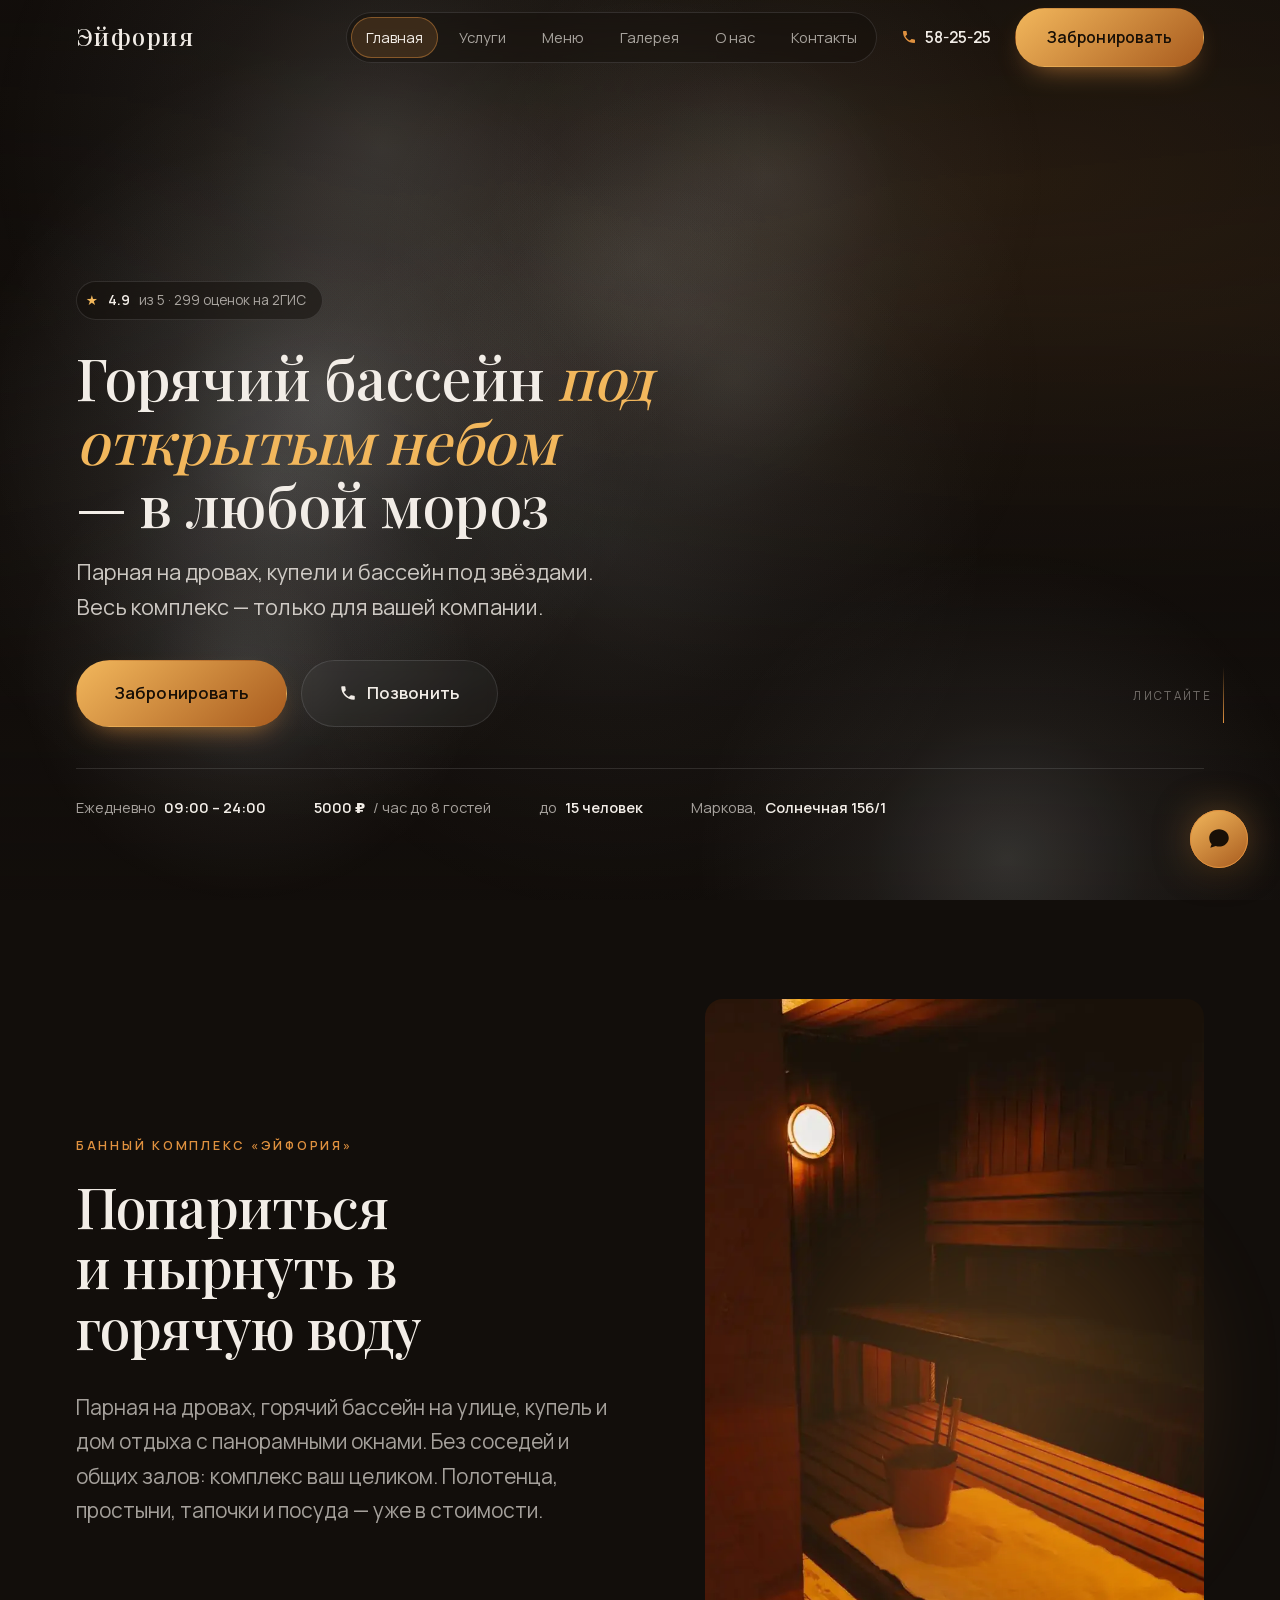
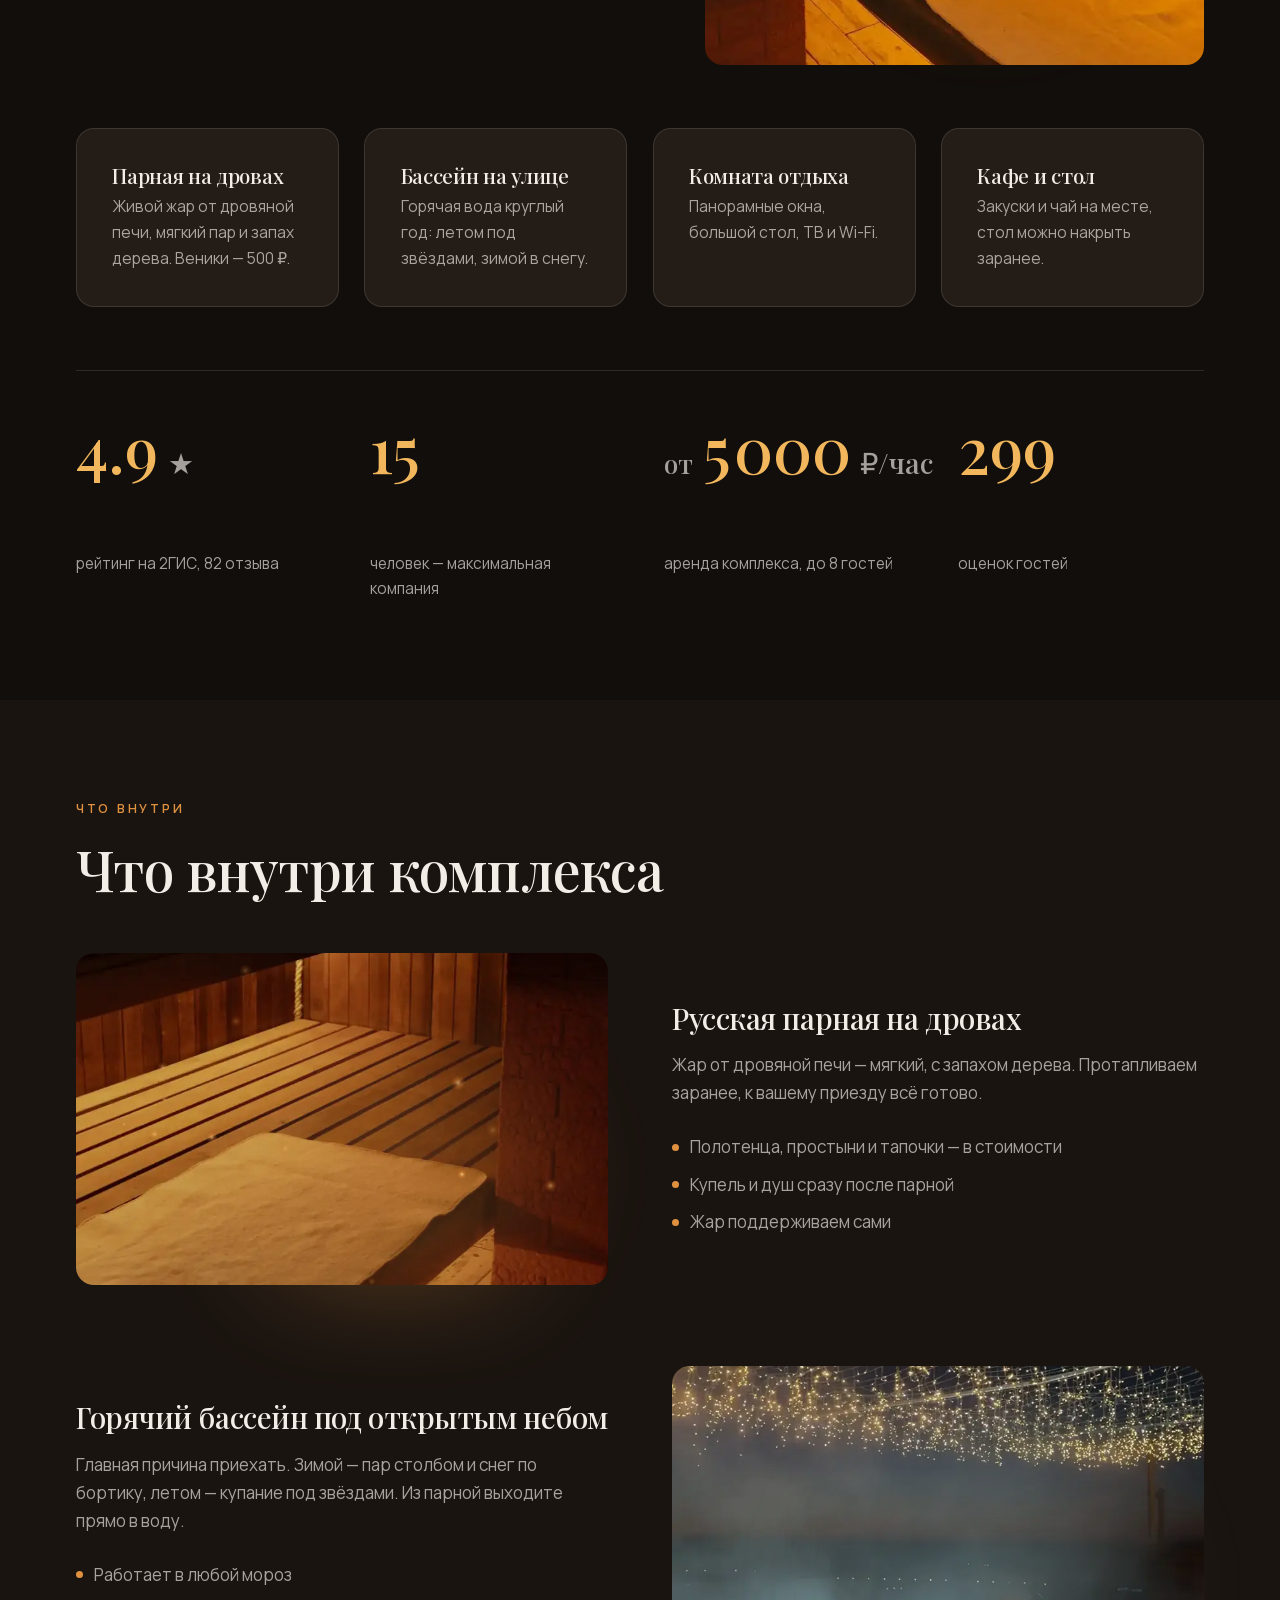
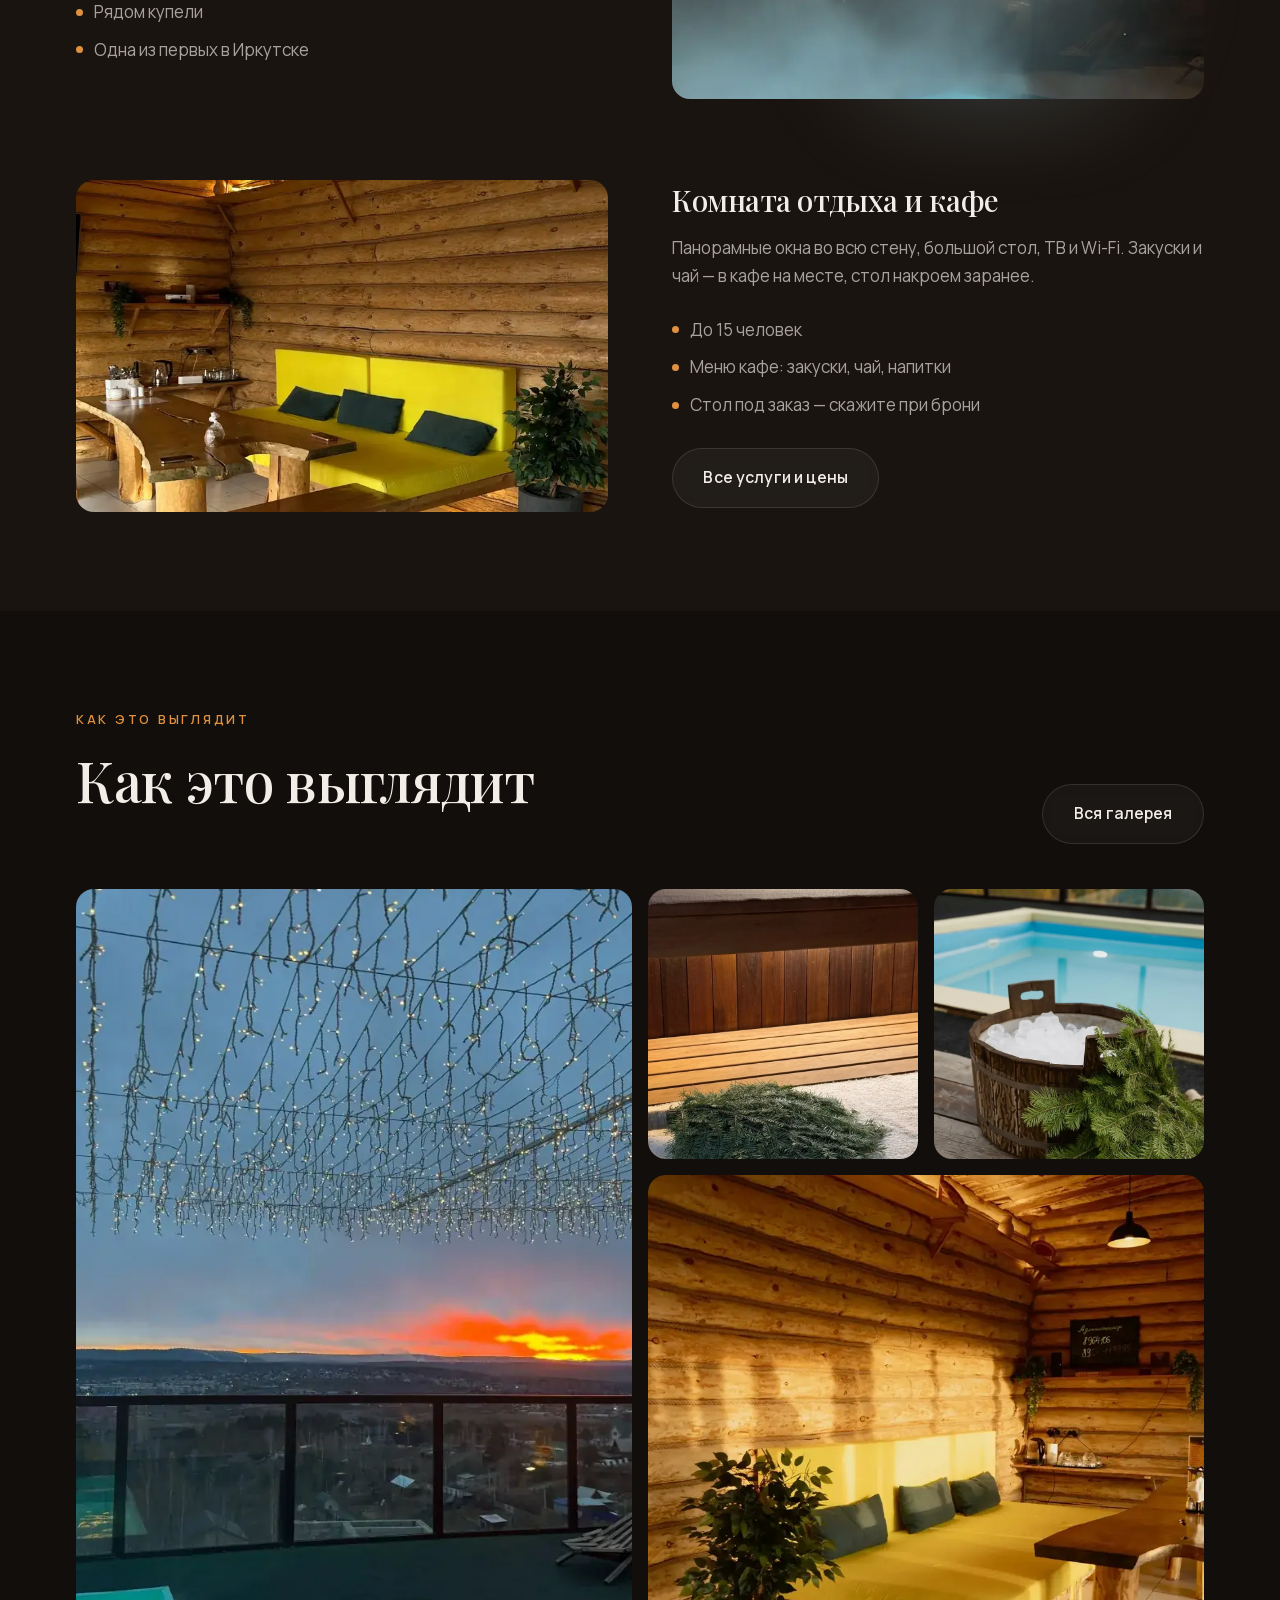
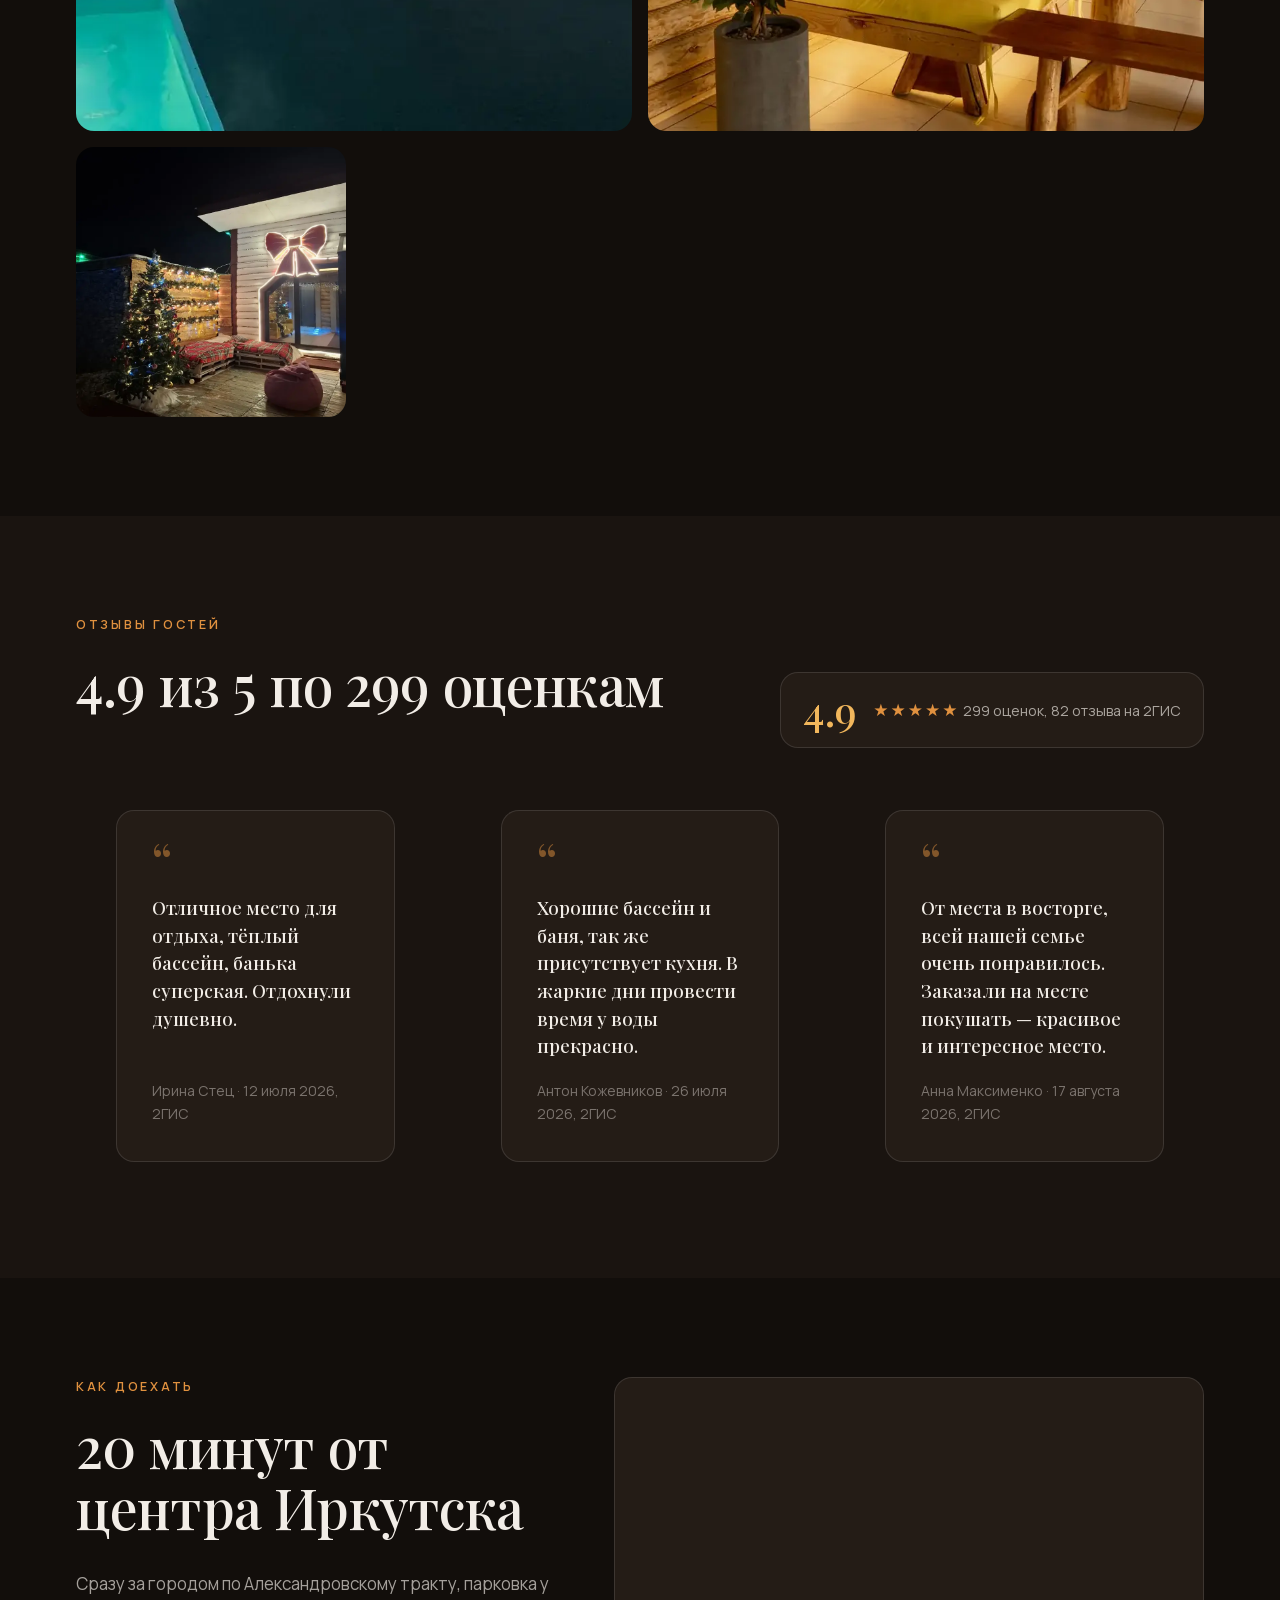
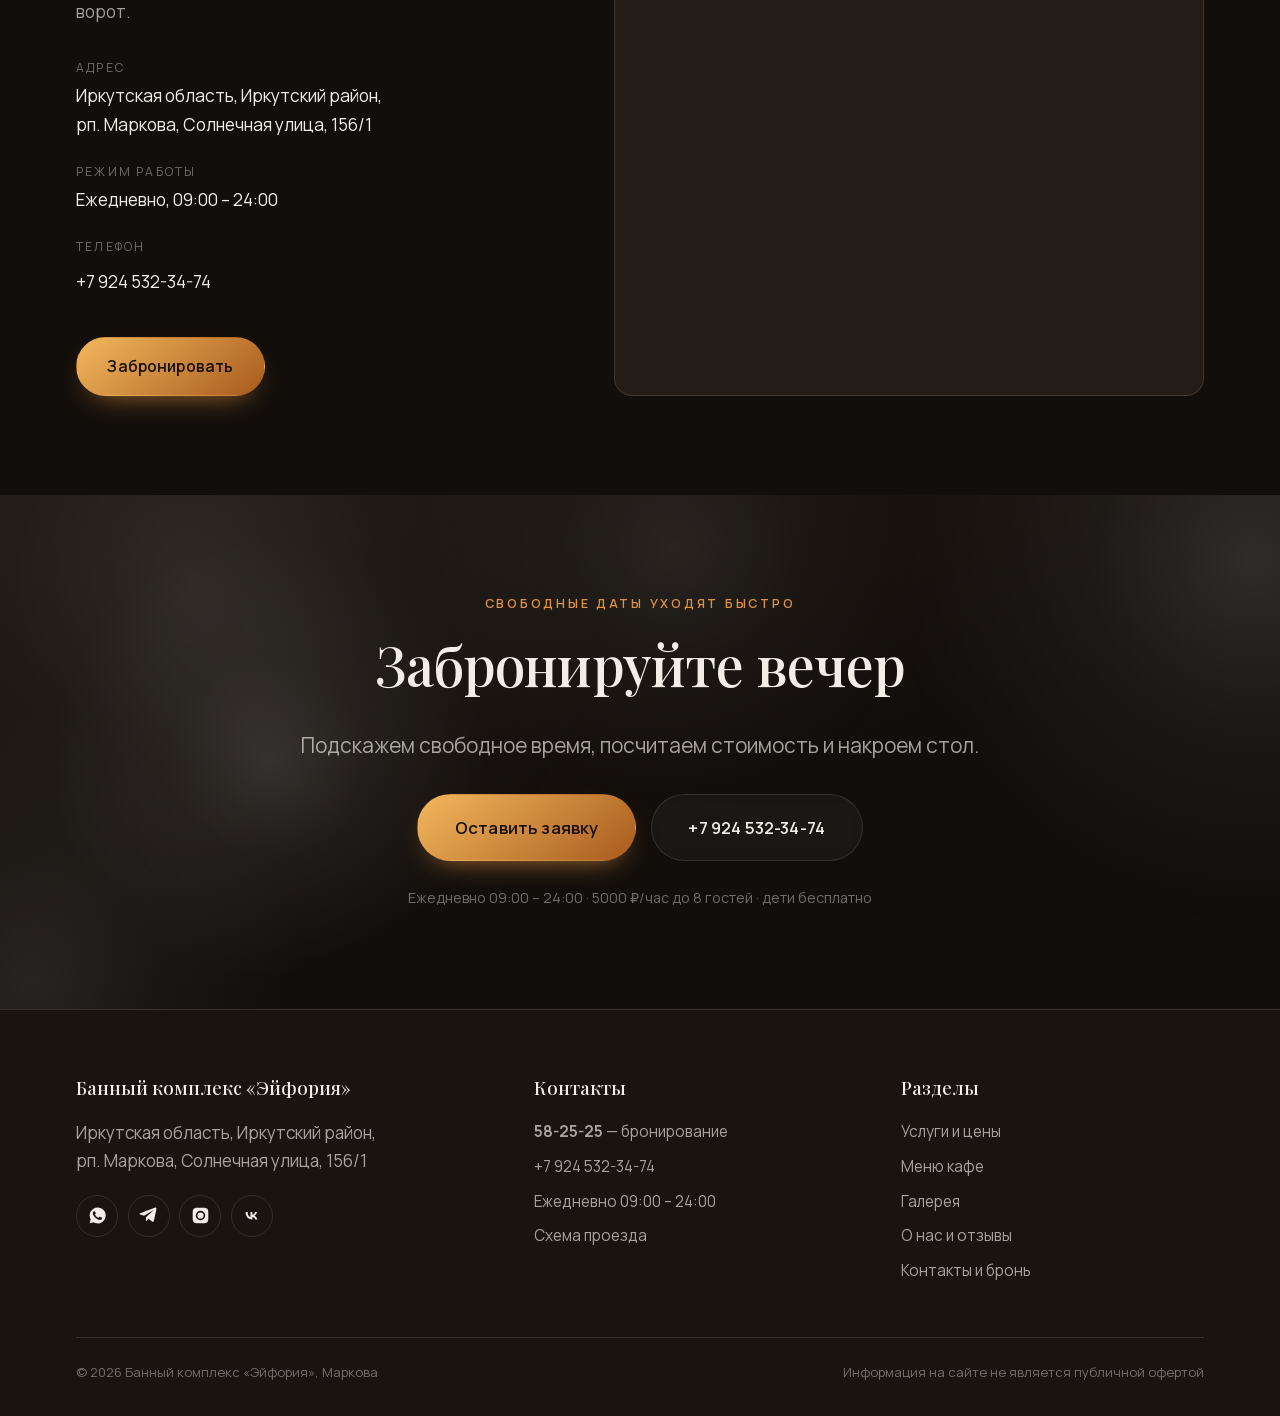
==== index.html @ fc1bc9d3 "Отправка заявки: не читаем ответ Google, читаем факт доставки Скрипт отвечает через переадресацию на" ====
<!DOCTYPE html>
<html lang="ru">
<head>
<meta charset="utf-8">
<meta name="viewport" content="width=device-width, initial-scale=1">
<title>Баня «Эйфория» — баня с горячим бассейном на улице, Иркутск (Маркова)</title>
<meta name="description" content="Банный комплекс «Эйфория» в Маркова под Иркутском: русская парная на дровах и горячий бассейн под открытым небом круглый год. 5000 ₽ в час до 8 гостей, до 15 человек, рейтинг 4.9 на 2ГИС. Бронь по телефону 58-25-25.">
<link rel="canonical" href="https://banyaeuforia.ru/">

<!-- ЗАКРЫТО ОТ ПОИСКОВИКОВ до запуска: сайт открывается только по прямой ссылке.
     Перед запуском рекламы эту строку УДАЛИТЬ во всех шести файлах,
     иначе Яндекс и Google не будут показывать сайт в поиске. -->
<meta name="robots" content="noindex, nofollow">

<!-- Open Graph: красивое превью при отправке ссылки в мессенджеры и соцсети -->
<meta property="og:url" content="https://banyaeuforia.ru/">
<meta property="og:type" content="website">
<meta property="og:locale" content="ru_RU">
<meta property="og:site_name" content="Банный комплекс «Эйфория»">
<meta property="og:title" content="Баня «Эйфория» — горячий бассейн под открытым небом, Иркутск">
<meta property="og:description" content="Русская парная на дровах и уличный горячий бассейн круглый год. Маркова, Солнечная 156/1. 5000 ₽/час до 8 гостей, дети бесплатно.">
<meta property="og:image" content="https://banyaeuforia.ru/assets/img/og-cover.jpg">
<meta property="og:image:width" content="1200">
<meta property="og:image:height" content="630">
<meta name="twitter:card" content="summary_large_image">
<meta name="theme-color" content="#120E0B">

<link rel="icon" href="assets/favicon.svg" type="image/svg+xml">
<link rel="icon" href="favicon.ico" sizes="32x32">
<!-- Иконка для «На экран Домой» на айфоне -->
<link rel="apple-touch-icon" href="apple-touch-icon.png">
<link rel="stylesheet" href="assets/css/fonts.css?v=32">
<link rel="stylesheet" href="vendor/lenis.css?v=32">
<link rel="stylesheet" href="assets/css/base.css?v=32">
<link rel="stylesheet" href="assets/css/layout.css?v=32">
<link rel="stylesheet" href="assets/css/components.css?v=32">
<link rel="stylesheet" href="assets/css/sections.css?v=32">
<link rel="stylesheet" href="assets/css/pages.css?v=32">

<!-- Прячем блоки до инициализации анимации, но только если JS включён -->
<script>document.documentElement.classList.add('js-reveal-ready');</script>
<script type="application/ld+json">
{
  "@context": "https://schema.org",
  "@type": "HealthAndBeautyBusiness",
  "@id": "https://banyaeuforia.ru/#business",
  "name": "Банный комплекс «Эйфория»",
  "description": "Русская парная на дровах и горячий бассейн под открытым небом в рп. Маркова под Иркутском. Комплекс сдаётся целиком, до 15 человек.",
  "url": "https://banyaeuforia.ru/",
  "image": "https://banyaeuforia.ru/assets/img/og-cover.jpg",
  "telephone": "+7 3952 58-25-25",
  "priceRange": "5000–6500 ₽/час",
  "address": {
    "@type": "PostalAddress",
    "streetAddress": "Солнечная улица, 156/1",
    "addressLocality": "рп. Маркова",
    "addressRegion": "Иркутская область",
    "postalCode": "664523",
    "addressCountry": "RU"
  },
  "geo": { "@type": "GeoCoordinates", "latitude": 52.226716, "longitude": 104.223163 },
  "openingHoursSpecification": {
    "@type": "OpeningHoursSpecification",
    "dayOfWeek": ["Monday","Tuesday","Wednesday","Thursday","Friday","Saturday","Sunday"],
    "opens": "09:00", "closes": "24:00"
  },
  "aggregateRating": { "@type": "AggregateRating", "ratingValue": "4.9", "reviewCount": "299", "bestRating": "5" },
  "sameAs": [
    "https://www.instagram.com/banya_euforia_/",
    "https://vk.com/banya_euforia",
    "https://t.me/banya_euforia",
    "https://2gis.ru/irkutsk/firm/70000001099372583"
  ]
}
</script>
</head>

<body>
<a class="skip-link" href="#main">Перейти к содержимому</a>

<!-- ===================== ШАПКА ===================== -->
<header class="header" data-header>
  <div class="header__inner">
    <a class="logo" href="index.html" aria-label="Банный комплекс Эйфория — на главную">
      <span class="logo__name">Эйфория</span>
      <span class="logo__tag">банный комплекс</span>
    </a>

    <nav class="nav" aria-label="Основная навигация">
      <a class="nav__link" href="index.html" aria-current="page">Главная</a>
      <a class="nav__link" href="services/">Услуги</a>
      <a class="nav__link" href="menu/">Меню</a>
      <a class="nav__link" href="gallery/">Галерея</a>
      <a class="nav__link" href="about/">О нас</a>
      <a class="nav__link" href="contact/">Контакты</a>
    </nav>

    <a class="header__phone" href="tel:+73952582525">
      <svg viewBox="0 0 24 24" aria-hidden="true"><path d="M6.6 10.8c1.4 2.8 3.8 5.1 6.6 6.6l2.2-2.2c.3-.3.7-.4 1-.2 1.1.4 2.4.6 3.6.6.6 0 1 .4 1 1V20c0 .6-.4 1-1 1C10.7 21 3 13.3 3 4c0-.6.4-1 1-1h3.5c.6 0 1 .4 1 1 0 1.3.2 2.5.6 3.6.1.4 0 .8-.2 1l-2.3 2.2z"/></svg>
      58-25-25
    </a>

    <a class="btn btn--primary header__cta" href="contact/">Забронировать</a>

    <button class="burger" type="button" data-burger aria-expanded="false" aria-controls="mobile-menu" aria-label="Открыть меню">
      <span></span><span></span><span></span>
    </button>
  </div>
</header>

<!-- ===================== МОБИЛЬНОЕ МЕНЮ ===================== -->
<div class="mobile-menu" id="mobile-menu" data-mobile-menu data-lenis-prevent aria-hidden="true">
  <nav class="mobile-menu__nav" aria-label="Мобильная навигация">
    <a class="mobile-menu__link" href="index.html">Главная</a>
    <a class="mobile-menu__link" href="services/">Услуги и цены</a>
    <a class="mobile-menu__link" href="menu/">Меню кафе</a>
    <a class="mobile-menu__link" href="gallery/">Галерея</a>
    <a class="mobile-menu__link" href="about/">О нас</a>
    <a class="mobile-menu__link" href="contact/">Контакты</a>
  </nav>
  <div class="mobile-menu__foot">
    <a class="btn btn--primary btn--block" href="contact/">Забронировать</a>
    <a href="tel:+73952582525"><strong>58-25-25</strong> — бронирование</a>
    <a href="tel:+79245323474">+7 924 532-34-74</a>
    <span>Ежедневно 09:00 – 24:00</span>
    <span>Маркова, Солнечная 156/1</span>
  </div>
</div>

<main id="main">

  <!-- ===================== HERO ===================== -->
  <section class="hero" data-parallax-scope>
    <div class="hero__media" data-parallax="0.12">
      <!-- Фон hero: видео (рилс с бассейном) поверх слайдера из трёх фото.
           Играет без звука, зациклено, только на экранах шире 780px.
           Кадрирование задано в sections.css (.hero__video object-position):
           подпись, вшитая в ролик, остаётся за краем кадра.
           Заменить ролик — положить свой файл в assets/video/hero.mp4. -->
      <img class="hero__img" src="assets/img/hero-pool-steam.webp"
           alt="Горячий бассейн под открытым небом ночью: пар над водой и гирлянды над террасой"
           width="1440" height="1833" fetchpriority="high" srcset="assets/img/hero-pool-steam-sm.webp 1200w, assets/img/hero-pool-steam.webp 1440w" sizes="(max-width: 780px) 100vw, 1440px">
      <img class="hero__img" src="assets/img/pool-sunset.webp"
           alt="Бассейн под открытым небом на закате с видом на долину"
           width="1440" height="1031" srcset="assets/img/pool-sunset-sm.webp 1200w, assets/img/pool-sunset.webp 1440w" sizes="(max-width: 780px) 100vw, 1440px">
      <img class="hero__img" src="assets/img/pool-lights.webp"
           alt="Бассейн ночью под гирляндами, шезлонги на террасе"
           width="1400" height="1782" srcset="assets/img/pool-lights-sm.webp 1200w, assets/img/pool-lights.webp 1400w" sizes="(max-width: 780px) 100vw, 1440px">
      <video class="hero__video" data-hero-video data-src="assets/video/hero.mp4"
             poster="assets/img/hero-pool-steam.webp"
             muted loop playsinline preload="none" aria-hidden="true"></video>
    </div>

    <div class="hero__scrim"></div>
    <canvas class="hero__steam" data-steam data-steam-density="1" data-steam-speed="1" aria-hidden="true"></canvas>

    <div class="hero__inner">
      <p class="hero__badge">
        <span class="hero__badge-star" aria-hidden="true">★</span>
        <strong>4.9</strong> из 5 · 299 оценок на 2ГИС
      </p>

      <h1 class="hero__title">Горячий бассейн <em>под открытым небом</em> — в любой мороз</h1>

      <p class="hero__sub">
        Парная на дровах, купели и бассейн под звёздами.<br>
        Весь комплекс — только для вашей компании.
      </p>

      <div class="hero__actions">
        <a class="btn btn--primary btn--lg" href="contact/">Забронировать</a>
        <a class="btn btn--ghost btn--lg" href="tel:+79245323474">
          <svg viewBox="0 0 24 24" aria-hidden="true"><path d="M6.6 10.8c1.4 2.8 3.8 5.1 6.6 6.6l2.2-2.2c.3-.3.7-.4 1-.2 1.1.4 2.4.6 3.6.6.6 0 1 .4 1 1V20c0 .6-.4 1-1 1C10.7 21 3 13.3 3 4c0-.6.4-1 1-1h3.5c.6 0 1 .4 1 1 0 1.3.2 2.5.6 3.6.1.4 0 .8-.2 1l-2.3 2.2z"/></svg>
          Позвонить
        </a>
      </div>

      <div class="hero__meta">
        <span class="hero__meta-item">Ежедневно <b>09:00 – 24:00</b></span>
        <span class="hero__meta-item"><b>5000 ₽</b> / час до 8 гостей</span>
        <span class="hero__meta-item">до <b>15 человек</b></span>
        <span class="hero__meta-item">Маркова, <b>Солнечная 156/1</b></span>
      </div>
    </div>

    <div class="hero__cue" aria-hidden="true">
      <span>листайте</span>
      <span class="hero__cue-line"></span>
    </div>
  </section>

  <!-- ===================== ПОЧЕМУ МЫ ===================== -->
  <section class="section intro" aria-labelledby="intro-title">
    <div class="wrap">
      <div class="intro__grid">
        <div data-reveal="up">
          <span class="eyebrow">Банный комплекс «Эйфория»</span>
          <h2 id="intro-title">Попариться и нырнуть в горячую воду</h2>
          <p class="lead">
            Парная на дровах, горячий бассейн на улице, купель и дом отдыха
            с панорамными окнами. Без соседей и общих залов: комплекс ваш целиком.
            Полотенца, простыни, тапочки и посуда — уже в стоимости.
          </p>
        </div>

        <div class="intro__media" data-reveal="scale" data-reveal-delay="0.1">
          <div class="intro__media-glow" aria-hidden="true"></div>
          <img class="photo photo--tall" src="assets/img/banya-parnaya.webp" alt="Русская парная на дровах: деревянные полки и запарник" width="853" height="1222" loading="lazy" srcset="assets/img/banya-parnaya-sm.webp 820w, assets/img/banya-parnaya.webp 853w" sizes="(max-width: 780px) 100vw, 700px">
        </div>
      </div>

      <div class="features" data-reveal="up" data-reveal-stagger>
        <article class="card">
          <h3 class="card__title">Парная на дровах</h3>
          <p class="card__text">Живой жар от дровяной печи, мягкий пар и запах дерева. Веники — 500 ₽.</p>
        </article>
        <article class="card">
          <h3 class="card__title">Бассейн на улице</h3>
          <p class="card__text">Горячая вода круглый год: летом под звёздами, зимой в снегу.</p>
        </article>
        <article class="card">
          <h3 class="card__title">Комната отдыха</h3>
          <p class="card__text">Панорамные окна, большой стол, ТВ и Wi-Fi.</p>
        </article>
        <article class="card">
          <h3 class="card__title">Кафе и стол</h3>
          <p class="card__text">Закуски и чай на месте, стол можно накрыть заранее.</p>
        </article>
      </div>

      <div class="stats stats--band" data-reveal="fade">
        <div class="stat">
          <p class="stat__value"><span data-count="4.9" data-count-decimals="1">4.9</span><span class="stat__suffix">★</span></p>
          <p class="stat__label">рейтинг на 2ГИС, 82 отзыва</p>
        </div>
        <div class="stat">
          <p class="stat__value"><span data-count="15">15</span></p>
          <p class="stat__label">человек — максимальная компания</p>
        </div>
        <div class="stat">
          <p class="stat__value"><span class="stat__prefix">от</span> <span data-count="5000" data-count-space>5000</span><span class="stat__suffix">₽/час</span></p>
          <p class="stat__label">аренда комплекса, до 8 гостей</p>
        </div>
        <div class="stat">
          <p class="stat__value"><span data-count="299">299</span></p>
          <p class="stat__label">оценок гостей</p>
        </div>
      </div>
    </div>
  </section>

  <!-- ===================== ВИТРИНА УСЛУГ ===================== -->
  <section class="section section--panel showcase" aria-labelledby="showcase-title">
    <div class="wrap">
      <div data-reveal="up">
        <span class="eyebrow">Что внутри</span>
        <h2 id="showcase-title">Что внутри комплекса</h2>
      </div>

      <!-- Ряд 1: парная на дровах + искры от печи -->
      <div class="showcase__row" style="margin-top: clamp(2.5rem, 6vh, 4rem);">
        <div data-reveal="up">
          <h3>Русская парная на дровах</h3>
          <p class="muted">
            Жар от дровяной печи — мягкий, с запахом дерева. Протапливаем заранее,
            к вашему приезду всё готово.
          </p>
          <ul class="showcase__list">
            <li>Полотенца, простыни и тапочки — в стоимости</li>
            <li>Купель и душ сразу после парной</li>
            <li>Жар поддерживаем сами</li>
          </ul>
        </div>
        <div class="showcase__media" data-reveal="scale">
          <div class="showcase__glow" aria-hidden="true"></div>
          <img class="photo photo--wide" src="assets/img/banya-polki.webp" alt="Парная на дровах с полками из липы" width="1400" height="2005" loading="lazy" srcset="assets/img/banya-polki-sm.webp 820w, assets/img/banya-polki.webp 1400w" sizes="(max-width: 780px) 100vw, 700px">
          <canvas class="fx-layer" data-embers aria-hidden="true"></canvas>
        </div>
      </div>

      <!-- Ряд 2: бассейн на улице -->
      <div class="showcase__row">
        <div data-reveal="up">
          <h3>Горячий бассейн под открытым небом</h3>
          <p class="muted">
            Главная причина приехать. Зимой — пар столбом и снег по бортику,
            летом — купание под звёздами. Из парной выходите прямо в воду.
          </p>
          <ul class="showcase__list">
            <li>Работает в любой мороз</li>
            <li>Рядом купели</li>
            <li>Одна из первых в Иркутске</li>
          </ul>
        </div>
        <div class="showcase__media" data-reveal="scale">
          <div class="showcase__glow showcase__glow--water" aria-hidden="true"></div>
          <img class="photo photo--wide" src="assets/img/pool-steam-night.webp" alt="Горячий бассейн на улице: пар над водой и гирлянды" width="1320" height="2241" loading="lazy" srcset="assets/img/pool-steam-night-sm.webp 820w, assets/img/pool-steam-night.webp 1320w" sizes="(max-width: 780px) 100vw, 700px">
          <canvas class="fx-layer" data-steam data-steam-density="0.5" data-steam-speed="0.8" aria-hidden="true"></canvas>
        </div>
      </div>

      <!-- Ряд 3: комната отдыха и кафе -->
      <div class="showcase__row">
        <div data-reveal="up">
          <h3>Комната отдыха и кафе</h3>
          <p class="muted">
            Панорамные окна во всю стену, большой стол, ТВ и Wi-Fi. Закуски и чай —
            в кафе на месте, стол накроем заранее.
          </p>
          <ul class="showcase__list">
            <li>До 15 человек</li>
            <li>Меню кафе: закуски, чай, напитки</li>
            <li>Стол под заказ — скажите при брони</li>
          </ul>
          <p style="margin-top: 1.8rem;">
            <a class="btn btn--ghost" href="services/">Все услуги и цены</a>
          </p>
        </div>
        <div class="showcase__media" data-reveal="scale">
          <img class="photo photo--wide" src="assets/img/rest-room.webp" alt="Комната отдыха с панорамными окнами и большим столом" width="1440" height="2444" loading="lazy" srcset="assets/img/rest-room-sm.webp 820w, assets/img/rest-room.webp 1440w" sizes="(max-width: 780px) 100vw, 700px">
        </div>
      </div>
    </div>
  </section>

  <!-- ===================== ЛУЧШИЕ ФОТО ===================== -->
  <section class="section" aria-labelledby="gallery-title">
    <div class="wrap">
      <div class="reviews__head" data-reveal="up">
        <div>
          <span class="eyebrow">Как это выглядит</span>
          <h2 id="gallery-title">Как это выглядит</h2>
        </div>
        <a class="btn btn--ghost" href="gallery/">Вся галерея</a>
      </div>

      <div class="gallery-preview" data-reveal="fade">
        <img class="photo photo--square" src="assets/img/pool-sunset.webp" alt="Бассейн на закате с видом на долину" width="1440" height="1031" loading="lazy" srcset="assets/img/pool-sunset-sm.webp 1200w, assets/img/pool-sunset.webp 1440w" sizes="(max-width: 780px) 100vw, 1440px">
        <img class="photo photo--square" src="assets/img/banya-pihta.webp" alt="Пихтовые ветки на полке в парной" width="1400" height="2376" loading="lazy" srcset="assets/img/banya-pihta-sm.webp 820w, assets/img/banya-pihta.webp 1400w" sizes="(max-width: 780px) 100vw, 700px">
        <img class="photo photo--square" src="assets/img/kupel-ice.webp" alt="Купель со льдом рядом с бассейном" width="1400" height="2005" loading="lazy" srcset="assets/img/kupel-ice-sm.webp 820w, assets/img/kupel-ice.webp 1400w" sizes="(max-width: 780px) 100vw, 700px">
        <img class="photo photo--square" src="assets/img/rest-table.webp" alt="Большой стол в комнате отдыха" width="1400" height="2005" loading="lazy" srcset="assets/img/rest-table-sm.webp 820w, assets/img/rest-table.webp 1400w" sizes="(max-width: 780px) 100vw, 700px">
        <img class="photo photo--square" src="assets/img/outside-winter-tree.webp" alt="Территория комплекса зимой с новогодней ёлкой" width="1400" height="1782" loading="lazy" srcset="assets/img/outside-winter-tree-sm.webp 820w, assets/img/outside-winter-tree.webp 1400w" sizes="(max-width: 780px) 100vw, 700px">
      </div>
    </div>
  </section>

  <!-- ===================== ОТЗЫВЫ ===================== -->
  <section class="section section--panel reviews" aria-labelledby="reviews-title">
    <div class="wrap">
      <div class="reviews__head" data-reveal="up">
        <div>
          <span class="eyebrow">Отзывы гостей</span>
          <h2 id="reviews-title">4.9 из 5 по 299 оценкам</h2>
        </div>
        <div class="rating-badge">
          <span class="rating-badge__score">4.9</span>
          <span>
            <span class="rating-badge__stars" aria-hidden="true">★★★★★</span>
            <span class="rating-badge__meta">299 оценок, 82 отзыва на 2ГИС</span>
          </span>
        </div>
      </div>

      <div class="quotes" data-reveal="up" data-reveal-stagger>
        <blockquote class="card quote">
          <span class="quote__mark" aria-hidden="true">“</span>
          <p class="quote__text">Отличное место для отдыха, тёплый бассейн, банька суперская. Отдохнули душевно.</p>
          <footer class="quote__author">Ирина Стец · 12 июля 2026, 2ГИС</footer>
        </blockquote>
        <blockquote class="card quote">
          <span class="quote__mark" aria-hidden="true">“</span>
          <p class="quote__text">Хорошие бассейн и баня, так же присутствует кухня. В жаркие дни провести время у воды прекрасно.</p>
          <footer class="quote__author">Антон Кожевников · 26 июля 2026, 2ГИС</footer>
        </blockquote>
        <blockquote class="card quote">
          <span class="quote__mark" aria-hidden="true">“</span>
          <p class="quote__text">От места в восторге, всей нашей семье очень понравилось. Заказали на месте покушать — красивое и интересное место.</p>
          <footer class="quote__author">Анна Максименко · 17 августа 2026, 2ГИС</footer>
        </blockquote>
      
      </div>
    </div>
  </section>

  <!-- ===================== КАК ДОЕХАТЬ ===================== -->
  <section class="section" aria-labelledby="info-title">
    <div class="wrap">
      <div class="info__grid">
        <div data-reveal="up">
          <span class="eyebrow">Как доехать</span>
          <h2 id="info-title">20 минут от центра Иркутска</h2>
          <p class="muted">Сразу за городом по Александровскому тракту, парковка у ворот.</p>

          <ul class="info__list">
            <li>
              <span class="info__label">Адрес</span>
              <span class="info__value">Иркутская область, Иркутский район,<br>рп. Маркова, Солнечная улица, 156/1</span>
            </li>
            <li>
              <span class="info__label">Режим работы</span>
              <span class="info__value">Ежедневно, 09:00 – 24:00</span>
            </li>
            <li>
              <span class="info__label">Телефон</span>
              <span class="info__value"><a href="tel:+79245323474">+7 924 532-34-74</a></span>
            </li>
          </ul>

          <p style="margin-top: 2rem;">
            <a class="btn btn--primary" href="contact/">Забронировать</a>
          </p>
        </div>

        <div class="map-frame" data-reveal="fade">
          <!-- Яндекс.Карты: объект в России, поэтому карта отсюда.
               TODO: при желании заменить на виджет-конструктор с точной меткой -->
          <iframe
            src="https://yandex.ru/map-widget/v1/?ll=104.223163%2C52.226716&amp;z=17&amp;pt=104.223163,52.226716,pm2rdm&amp;text=%D0%91%D0%B0%D0%BD%D1%8F%20%C2%AB%D0%AD%D0%B9%D1%84%D0%BE%D1%80%D0%B8%D1%8F%C2%BB"
            title="Карта: банный комплекс «Эйфория», рп. Маркова, Солнечная улица, 156/1"
            loading="lazy"
            allowfullscreen></iframe>
        </div>
      </div>
    </div>
  </section>

  <!-- ===================== ФИНАЛЬНЫЙ CTA ===================== -->
  <section class="section cta" aria-labelledby="cta-title">
    <canvas class="cta__steam" data-steam data-steam-density="0.55" data-steam-speed="0.7" aria-hidden="true"></canvas>
    <div class="wrap wrap--narrow cta__inner" data-reveal="up">
      <span class="eyebrow">Свободные даты уходят быстро</span>
      <h2 class="cta__title" id="cta-title">Забронируйте вечер</h2>
      <p class="lead" style="margin-inline: auto;">
        Подскажем свободное время, посчитаем стоимость и накроем стол.
      </p>
      <div class="cta__actions">
        <a class="btn btn--primary btn--lg" href="contact/">Оставить заявку</a>
        <a class="btn btn--ghost btn--lg" href="tel:+79245323474">+7 924 532-34-74</a>
      </div>
      <p class="cta__note">Ежедневно 09:00 – 24:00 · 5000 ₽/час до 8 гостей · дети бесплатно</p>
    </div>
  </section>

</main>

<!-- ===================== ФУТЕР ===================== -->
<footer class="footer">
  <div class="wrap">
    <div class="footer__grid">
      <div>
        <p class="footer__title">Банный комплекс «Эйфория»</p>
        <p class="muted">
          Иркутская область, Иркутский район,<br>
          рп. Маркова, Солнечная улица, 156/1
        </p>
        <div class="footer__socials">
          <a class="footer__social" href="https://wa.me/79643582525" target="_blank" rel="noopener" aria-label="WhatsApp">
            <svg viewBox="0 0 24 24" aria-hidden="true"><path d="M12 2a10 10 0 0 0-8.6 15l-1.3 4.7 4.8-1.3A10 10 0 1 0 12 2zm5.8 14.2c-.2.7-1.4 1.3-2 1.4-.5.1-1.1.1-1.8-.1-.4-.1-1-.3-1.7-.6-3-1.3-4.9-4.3-5-4.5-.2-.2-1.2-1.6-1.2-3s.7-2.1 1-2.4c.2-.3.5-.3.7-.3h.5c.2 0 .4 0 .6.5l.8 2c.1.2.1.3 0 .5l-.3.5-.4.4c-.1.1-.3.3-.1.6.2.3.8 1.3 1.7 2.1 1.1 1 2.1 1.3 2.4 1.4.2.1.4.1.6-.1l.8-1c.2-.2.3-.2.6-.1l2 1c.3.1.4.2.5.3.1.2.1.7-.1 1.4z"/></svg>
          </a>
          <a class="footer__social" href="https://t.me/banya_euforia" target="_blank" rel="noopener" aria-label="Telegram">
            <svg viewBox="0 0 24 24" aria-hidden="true"><path d="M21.9 4.3 18.7 19c-.2 1-.9 1.3-1.8.8l-4.9-3.6-2.4 2.3c-.3.3-.5.5-1 .5l.4-5 9.1-8.2c.4-.4-.1-.6-.6-.2L6.3 12.2 1.4 10.7c-1-.3-1.1-1 .2-1.5l19-7.3c.9-.3 1.6.2 1.3 2.4z"/></svg>
          </a>
          <a class="footer__social" href="https://www.instagram.com/banya_euforia_/" target="_blank" rel="noopener" aria-label="Instagram">
            <svg viewBox="0 0 24 24" aria-hidden="true"><path d="M12 2.2c3.2 0 3.6 0 4.9.1 1.2.1 1.8.3 2.2.4.6.2 1 .5 1.4.9.4.4.7.8.9 1.4.2.4.4 1 .4 2.2.1 1.3.1 1.7.1 4.8s0 3.5-.1 4.8c0 1.2-.2 1.8-.4 2.2-.2.6-.5 1-.9 1.4-.4.4-.8.7-1.4.9-.4.2-1 .4-2.2.4-1.3.1-1.7.1-4.9.1s-3.6 0-4.9-.1c-1.2 0-1.8-.2-2.2-.4-.6-.2-1-.5-1.4-.9-.4-.4-.7-.8-.9-1.4-.2-.4-.4-1-.4-2.2-.1-1.3-.1-1.7-.1-4.8s0-3.5.1-4.8c0-1.2.2-1.8.4-2.2.2-.6.5-1 .9-1.4.4-.4.8-.7 1.4-.9.4-.2 1-.4 2.2-.4 1.3-.1 1.7-.1 4.9-.1zm0 3.8a6 6 0 1 0 0 12 6 6 0 0 0 0-12zm0 9.9a3.9 3.9 0 1 1 0-7.8 3.9 3.9 0 0 1 0 7.8zm7.6-10.1a1.4 1.4 0 1 1-2.8 0 1.4 1.4 0 0 1 2.8 0z"/></svg>
          </a>
          <a class="footer__social" href="https://vk.com/banya_euforia" target="_blank" rel="noopener" aria-label="ВКонтакте">
            <svg viewBox="0 0 24 24" aria-hidden="true"><path d="M12.8 17c-5 0-8.2-3.5-8.3-9.3h2.6c.1 4.3 2.1 6.1 3.6 6.5V7.7h2.4v3.7c1.4-.2 2.9-1.8 3.4-3.7h2.4c-.4 2.3-2 3.9-3.1 4.6 1.1.6 2.9 2 3.6 4.7h-2.6c-.5-1.7-1.9-3-3.7-3.2V17h-.3z"/></svg>
          </a>
        </div>
      </div>

      <div>
        <p class="footer__title">Контакты</p>
        <ul class="footer__list">
          <li><a href="tel:+73952582525"><strong>58-25-25</strong> — бронирование</a></li>
          <li><a href="tel:+79245323474">+7 924 532-34-74</a></li>
          <li>Ежедневно 09:00 – 24:00</li>
          <li><a href="contact/">Схема проезда</a></li>
        </ul>
      </div>

      <div>
        <p class="footer__title">Разделы</p>
        <ul class="footer__list">
          <li><a href="services/">Услуги и цены</a></li>
          <li><a href="menu/">Меню кафе</a></li>
          <li><a href="gallery/">Галерея</a></li>
          <li><a href="about/">О нас и отзывы</a></li>
          <li><a href="contact/">Контакты и бронь</a></li>
        </ul>
      </div>
    </div>

    <div class="footer__bottom">
      <span>© 2026 Банный комплекс «Эйфория», Маркова</span>
      <span>Информация на сайте не является публичной офертой</span>
    </div>
  </div>
</footer>

<!-- ===================== ПЛАВАЮЩАЯ КНОПКА СВЯЗИ ===================== -->
<div class="fab" data-fab>
  <button class="fab__toggle" type="button" data-fab-toggle aria-expanded="false" aria-controls="fab-list" aria-label="Связаться с нами">
    <svg class="fab__icon-open" viewBox="0 0 24 24" aria-hidden="true"><path d="M12 3c5 0 9 3.6 9 8s-4 8-9 8c-1 0-2-.2-3-.5L4 20l1.2-3.3C3.8 15.3 3 13.3 3 11c0-4.4 4-8 9-8z"/></svg>
    <svg class="fab__icon-close" viewBox="0 0 24 24" aria-hidden="true"><path d="M18.3 5.7 12 12l6.3 6.3-1.4 1.4L10.6 13.4 6.3 17.7 4.9 16.3 9.2 12 4.9 7.7l1.4-1.4L10.6 10.6l6.3-6.3z"/></svg>
  </button>

  <ul class="fab__list" id="fab-list" data-fab-list>
    <li>
      <a class="fab__link" href="https://wa.me/79643582525" target="_blank" rel="noopener">
        <svg viewBox="0 0 24 24" aria-hidden="true" fill="#25D366"><path d="M12 2a10 10 0 0 0-8.6 15l-1.3 4.7 4.8-1.3A10 10 0 1 0 12 2zm5.8 14.2c-.2.7-1.4 1.3-2 1.4-.5.1-1.1.1-1.8-.1-.4-.1-1-.3-1.7-.6-3-1.3-4.9-4.3-5-4.5-.2-.2-1.2-1.6-1.2-3s.7-2.1 1-2.4c.2-.3.5-.3.7-.3h.5c.2 0 .4 0 .6.5l.8 2c.1.2.1.3 0 .5l-.3.5-.4.4c-.1.1-.3.3-.1.6.2.3.8 1.3 1.7 2.1 1.1 1 2.1 1.3 2.4 1.4.2.1.4.1.6-.1l.8-1c.2-.2.3-.2.6-.1l2 1c.3.1.4.2.5.3.1.2.1.7-.1 1.4z"/></svg>
        WhatsApp
      </a>
    </li>
    <li>
      <a class="fab__link" href="https://t.me/banya_euforia" target="_blank" rel="noopener">
        <svg viewBox="0 0 24 24" aria-hidden="true" fill="#2AABEE"><path d="M21.9 4.3 18.7 19c-.2 1-.9 1.3-1.8.8l-4.9-3.6-2.4 2.3c-.3.3-.5.5-1 .5l.4-5 9.1-8.2c.4-.4-.1-.6-.6-.2L6.3 12.2 1.4 10.7c-1-.3-1.1-1 .2-1.5l19-7.3c.9-.3 1.6.2 1.3 2.4z"/></svg>
        Telegram
      </a>
    </li>
    <li>
      <a class="fab__link" href="https://www.instagram.com/banya_euforia_/" target="_blank" rel="noopener">
        <svg viewBox="0 0 24 24" aria-hidden="true" fill="#E1306C"><path d="M12 2.2c3.2 0 3.6 0 4.9.1 1.2.1 1.8.3 2.2.4.6.2 1 .5 1.4.9.4.4.7.8.9 1.4.2.4.4 1 .4 2.2.1 1.3.1 1.7.1 4.8s0 3.5-.1 4.8c0 1.2-.2 1.8-.4 2.2-.2.6-.5 1-.9 1.4-.4.4-.8.7-1.4.9-.4.2-1 .4-2.2.4-1.3.1-1.7.1-4.9.1s-3.6 0-4.9-.1c-1.2 0-1.8-.2-2.2-.4-.6-.2-1-.5-1.4-.9-.4-.4-.7-.8-.9-1.4-.2-.4-.4-1-.4-2.2-.1-1.3-.1-1.7-.1-4.8s0-3.5.1-4.8c0-1.2.2-1.8.4-2.2.2-.6.5-1 .9-1.4.4-.4.8-.7 1.4-.9.4-.2 1-.4 2.2-.4 1.3-.1 1.7-.1 4.9-.1zm0 3.8a6 6 0 1 0 0 12 6 6 0 0 0 0-12zm0 9.9a3.9 3.9 0 1 1 0-7.8 3.9 3.9 0 0 1 0 7.8zm7.6-10.1a1.4 1.4 0 1 1-2.8 0 1.4 1.4 0 0 1 2.8 0z"/></svg>
        Instagram
      </a>
    </li>
    <li>
      <a class="fab__link" href="tel:+73952582525">
        <svg viewBox="0 0 24 24" aria-hidden="true" fill="#E0913F"><path d="M6.6 10.8c1.4 2.8 3.8 5.1 6.6 6.6l2.2-2.2c.3-.3.7-.4 1-.2 1.1.4 2.4.6 3.6.6.6 0 1 .4 1 1V20c0 .6-.4 1-1 1C10.7 21 3 13.3 3 4c0-.6.4-1 1-1h3.5c.6 0 1 .4 1 1 0 1.3.2 2.5.6 3.6.1.4 0 .8-.2 1l-2.3 2.2z"/></svg>
        Позвонить
      </a>
    </li>
  </ul>
</div>

<script src="vendor/gsap.min.js?v=32" defer></script>
<script src="vendor/ScrollTrigger.min.js?v=32" defer></script>
<script src="vendor/lenis.min.js?v=32" defer></script>
<script src="assets/js/motion.js?v=32" defer></script>
<script src="assets/js/lenis-init.js?v=32" defer></script>
<script src="assets/js/reveal.js?v=32" defer></script>
<script src="assets/js/fx/ripple.js?v=32" defer></script>
<script src="assets/js/fx/steam.js?v=32" defer></script>
<script src="assets/js/fx/embers.js?v=32" defer></script>
<script src="assets/js/hero-video.js?v=32" defer></script>
<script src="assets/js/lightbox.js?v=32" defer></script>
<script src="assets/js/booking-form.js?v=32" defer></script>
<script src="assets/js/analytics.js?v=32" defer></script>
<script src="assets/js/app.js?v=32" defer></script>
</body>
</html>
---- assets/css/fonts.css ----
/* Manrope 400 — cyrillic */
@font-face {
  font-family: 'Manrope';
  font-style: normal;
  font-weight: 400;
  font-display: swap;
  src: url(../fonts/manrope-400-cyrillic.woff2) format('woff2');
  unicode-range: U+0301, U+0400-045F, U+0490-0491, U+04B0-04B1, U+2116;
}

/* Manrope 400 — latin */
@font-face {
  font-family: 'Manrope';
  font-style: normal;
  font-weight: 400;
  font-display: swap;
  src: url(../fonts/manrope-400-latin.woff2) format('woff2');
  unicode-range: U+0000-00FF, U+0131, U+0152-0153, U+02BB-02BC, U+02C6, U+02DA, U+02DC, U+0304, U+0308, U+0329, U+2000-206F, U+20AC, U+2122, U+2191, U+2193, U+2212, U+2215, U+FEFF, U+FFFD;
}

/* Manrope 500 — cyrillic */
@font-face {
  font-family: 'Manrope';
  font-style: normal;
  font-weight: 500;
  font-display: swap;
  src: url(../fonts/manrope-400-cyrillic.woff2) format('woff2');
  unicode-range: U+0301, U+0400-045F, U+0490-0491, U+04B0-04B1, U+2116;
}

/* Manrope 500 — latin */
@font-face {
  font-family: 'Manrope';
  font-style: normal;
  font-weight: 500;
  font-display: swap;
  src: url(../fonts/manrope-400-latin.woff2) format('woff2');
  unicode-range: U+0000-00FF, U+0131, U+0152-0153, U+02BB-02BC, U+02C6, U+02DA, U+02DC, U+0304, U+0308, U+0329, U+2000-206F, U+20AC, U+2122, U+2191, U+2193, U+2212, U+2215, U+FEFF, U+FFFD;
}

/* Manrope 600 — cyrillic */
@font-face {
  font-family: 'Manrope';
  font-style: normal;
  font-weight: 600;
  font-display: swap;
  src: url(../fonts/manrope-400-cyrillic.woff2) format('woff2');
  unicode-range: U+0301, U+0400-045F, U+0490-0491, U+04B0-04B1, U+2116;
}

/* Manrope 600 — latin */
@font-face {
  font-family: 'Manrope';
  font-style: normal;
  font-weight: 600;
  font-display: swap;
  src: url(../fonts/manrope-400-latin.woff2) format('woff2');
  unicode-range: U+0000-00FF, U+0131, U+0152-0153, U+02BB-02BC, U+02C6, U+02DA, U+02DC, U+0304, U+0308, U+0329, U+2000-206F, U+20AC, U+2122, U+2191, U+2193, U+2212, U+2215, U+FEFF, U+FFFD;
}

/* Manrope 700 — cyrillic */
@font-face {
  font-family: 'Manrope';
  font-style: normal;
  font-weight: 700;
  font-display: swap;
  src: url(../fonts/manrope-400-cyrillic.woff2) format('woff2');
  unicode-range: U+0301, U+0400-045F, U+0490-0491, U+04B0-04B1, U+2116;
}

/* Manrope 700 — latin */
@font-face {
  font-family: 'Manrope';
  font-style: normal;
  font-weight: 700;
  font-display: swap;
  src: url(../fonts/manrope-400-latin.woff2) format('woff2');
  unicode-range: U+0000-00FF, U+0131, U+0152-0153, U+02BB-02BC, U+02C6, U+02DA, U+02DC, U+0304, U+0308, U+0329, U+2000-206F, U+20AC, U+2122, U+2191, U+2193, U+2212, U+2215, U+FEFF, U+FFFD;
}

/* Playfair Display 500 — cyrillic */
@font-face {
  font-family: 'Playfair Display';
  font-style: normal;
  font-weight: 500;
  font-display: swap;
  src: url(../fonts/playfair-display-500-cyrillic.woff2) format('woff2');
  unicode-range: U+0301, U+0400-045F, U+0490-0491, U+04B0-04B1, U+2116;
}

/* Playfair Display 500 — latin */
@font-face {
  font-family: 'Playfair Display';
  font-style: normal;
  font-weight: 500;
  font-display: swap;
  src: url(../fonts/playfair-display-500-latin.woff2) format('woff2');
  unicode-range: U+0000-00FF, U+0131, U+0152-0153, U+02BB-02BC, U+02C6, U+02DA, U+02DC, U+0304, U+0308, U+0329, U+2000-206F, U+20AC, U+2122, U+2191, U+2193, U+2212, U+2215, U+FEFF, U+FFFD;
}

/* Playfair Display 600 — cyrillic */
@font-face {
  font-family: 'Playfair Display';
  font-style: normal;
  font-weight: 600;
  font-display: swap;
  src: url(../fonts/playfair-display-500-cyrillic.woff2) format('woff2');
  unicode-range: U+0301, U+0400-045F, U+0490-0491, U+04B0-04B1, U+2116;
}

/* Playfair Display 600 — latin */
@font-face {
  font-family: 'Playfair Display';
  font-style: normal;
  font-weight: 600;
  font-display: swap;
  src: url(../fonts/playfair-display-500-latin.woff2) format('woff2');
  unicode-range: U+0000-00FF, U+0131, U+0152-0153, U+02BB-02BC, U+02C6, U+02DA, U+02DC, U+0304, U+0308, U+0329, U+2000-206F, U+20AC, U+2122, U+2191, U+2193, U+2212, U+2215, U+FEFF, U+FFFD;
}

/* Playfair Display 700 — cyrillic */
@font-face {
  font-family: 'Playfair Display';
  font-style: normal;
  font-weight: 700;
  font-display: swap;
  src: url(../fonts/playfair-display-500-cyrillic.woff2) format('woff2');
  unicode-range: U+0301, U+0400-045F, U+0490-0491, U+04B0-04B1, U+2116;
}

/* Playfair Display 700 — latin */
@font-face {
  font-family: 'Playfair Display';
  font-style: normal;
  font-weight: 700;
  font-display: swap;
  src: url(../fonts/playfair-display-500-latin.woff2) format('woff2');
  unicode-range: U+0000-00FF, U+0131, U+0152-0153, U+02BB-02BC, U+02C6, U+02DA, U+02DC, U+0304, U+0308, U+0329, U+2000-206F, U+20AC, U+2122, U+2191, U+2193, U+2212, U+2215, U+FEFF, U+FFFD;
}
---- vendor/lenis.css ----
html.lenis,html.lenis body{height:auto}.lenis:not(.lenis-autoToggle).lenis-stopped{overflow:clip}.lenis [data-lenis-prevent],.lenis [data-lenis-prevent-wheel],.lenis [data-lenis-prevent-touch]{overscroll-behavior:contain}.lenis.lenis-smooth iframe{pointer-events:none}.lenis.lenis-autoToggle{transition-property:overflow;transition-duration:1ms;transition-behavior:allow-discrete}
---- assets/css/base.css ----
/* ==========================================================================
   Базовые стили и дизайн-токены — банный комплекс «Эйфория»
   Меняешь цвет/шрифт/отступ здесь — меняется на всём сайте.
   ========================================================================== */

:root {
  /* Цвета: тёмное дерево и уголь */
  --c-bg: #120E0B;            /* фон страницы, почти чёрный с коричневым */
  --c-bg-2: #1A1410;          /* фон секций-«панелей» */
  --c-bg-3: #241C16;          /* карточки */
  --c-line: rgba(232, 238, 240, 0.12);

  /* Тёплый янтарь: огонь, свет ламп */
  --c-accent: #E0913F;
  --c-accent-soft: #F2B75C;
  --c-accent-deep: #A85B1E;

  /* Холодный пар и вода */
  --c-steam: #E8EEF0;
  --c-water: #9FC3CC;

  /* Текст */
  --c-text: #F2EDE7;
  --c-text-muted: rgba(242, 237, 231, 0.66);
  --c-text-dim: rgba(242, 237, 231, 0.42);

  /* Типографика */
  --font-display: 'Playfair Display', 'Times New Roman', serif;
  --font-body: 'Manrope', system-ui, -apple-system, 'Segoe UI', sans-serif;

  /* Сетка и ритм */
  --wrap: 1240px;
  --wrap-narrow: 820px;
  --gutter: clamp(1.25rem, 5vw, 3.5rem);
  --section-y: clamp(4.5rem, 11vh, 9rem);
  --radius: 18px;
  --radius-sm: 12px;

  /* Тени и свечение */
  --shadow-soft: 0 24px 60px -30px rgba(0, 0, 0, 0.9);
  --glow-warm: 0 0 40px -6px rgba(224, 145, 63, 0.55);

  /* Тайминги */
  --ease-out: cubic-bezier(0.22, 1, 0.36, 1);
  --t-fast: 0.25s;
  --t-med: 0.5s;

  --header-h: 76px;
}

/* --- Сброс ---------------------------------------------------------------- */

*,
*::before,
*::after { box-sizing: border-box; }

html {
  -webkit-text-size-adjust: 100%;
  scroll-behavior: smooth;
  /* Декоративное свечение за фото шире своего блока и на планшетах
     (768–1100px) вылезало за край — страницу можно было утащить вбок
     на 45px. overflow-x у body это не ловило: прокручивался сам html.
     clip, а не hidden: hidden сделал бы html скролл-контейнером
     и сломал бы плавную прокрутку Lenis и sticky-элементы. */
  overflow-x: clip;
}

/* Lenis сам управляет скроллом — нативный smooth в этом случае мешает */
html.lenis, html.lenis body { height: auto; }
html.has-lenis { scroll-behavior: auto; }

body {
  margin: 0;
  background: var(--c-bg);
  color: var(--c-text);
  font-family: var(--font-body);
  font-size: clamp(1rem, 0.97rem + 0.2vw, 1.0625rem);
  line-height: 1.65;
  font-weight: 400;
  -webkit-font-smoothing: antialiased;
  overflow-x: hidden;
}

body.is-locked { overflow: hidden; }

img, video, svg, canvas { display: block; max-width: 100%; }
img, video { height: auto; }

a { color: inherit; text-decoration: none; }

button, input, textarea, select {
  font: inherit;
  color: inherit;
}

h1, h2, h3, h4 {
  font-family: var(--font-display);
  font-weight: 500;
  line-height: 1.08;
  letter-spacing: -0.015em;
  margin: 0 0 0.6em;
  text-wrap: balance;
}

h1 { font-size: clamp(2.4rem, 1.6rem + 2.6vw, 4.4rem); }
h2 { font-size: clamp(2rem, 1.4rem + 2.6vw, 3.6rem); }
h3 { font-size: clamp(1.35rem, 1.15rem + 0.9vw, 1.85rem); }

/* Слова заголовка, разобранные для анимации появления (см. reveal.js).
   Без JS и при «уменьшить движение» разбора не происходит вовсе,
   поэтому здесь только то, что нужно для сдвига по вертикали. */
.word { display: inline-block; }

p { margin: 0 0 1.1em; }
p:last-child { margin-bottom: 0; }

::selection {
  background: var(--c-accent);
  color: #180F06;
}

/* --- Утилиты -------------------------------------------------------------- */

.wrap {
  width: 100%;
  max-width: var(--wrap);
  margin-inline: auto;
  padding-inline: var(--gutter);
}

.wrap--narrow { max-width: var(--wrap-narrow); }

.section { padding-block: var(--section-y); position: relative; }

.section--panel { background: var(--c-bg-2); }

.eyebrow {
  font-size: 0.78rem;
  letter-spacing: 0.22em;
  text-transform: uppercase;
  font-weight: 600;
  color: var(--c-accent);
  margin-bottom: 1.2rem;
  display: block;
}

.lead {
  font-size: clamp(1.05rem, 1rem + 0.5vw, 1.3rem);
  color: var(--c-text-muted);
  max-width: 62ch;
}

.muted { color: var(--c-text-muted); }

.visually-hidden {
  position: absolute;
  width: 1px; height: 1px;
  padding: 0; margin: -1px;
  overflow: hidden;
  clip: rect(0 0 0 0);
  white-space: nowrap;
  border: 0;
}

/* Видимый фокус для клавиатурной навигации */
:focus-visible {
  outline: 2px solid var(--c-accent-soft);
  outline-offset: 3px;
  border-radius: 4px;
}

.skip-link {
  position: absolute;
  top: 0.5rem;
  left: 0.5rem;
  z-index: 200;
  padding: 0.7rem 1.1rem;
  background: var(--c-accent);
  color: #180F06;
  border-radius: var(--radius-sm);
  font-weight: 600;
  transform: translateY(-160%);
  transition: transform var(--t-fast) var(--ease-out);
}
.skip-link:focus-visible { transform: translateY(0); }

/* --- Уважение к prefers-reduced-motion ----------------------------------- */

@media (prefers-reduced-motion: reduce) {
  html { scroll-behavior: auto; }
  *,
  *::before,
  *::after {
    animation-duration: 0.01ms !important;
    animation-iteration-count: 1 !important;
    transition-duration: 0.01ms !important;
    scroll-behavior: auto !important;
  }
}
---- assets/css/layout.css ----
/* ==========================================================================
   Сквозные элементы: шапка, мобильное меню, футер, плавающая кнопка связи
   ========================================================================== */

/* --- Шапка ---------------------------------------------------------------- */

.header {
  position: fixed;
  inset: 0 0 auto 0;
  z-index: 100;
  height: var(--header-h);
  display: flex;
  align-items: center;
  transition: background var(--t-med) var(--ease-out),
              backdrop-filter var(--t-med) var(--ease-out),
              border-color var(--t-med) var(--ease-out);
  border-bottom: 1px solid transparent;
}

/* Появляется «стекло» после прокрутки — класс вешает app.js */
.header.is-stuck {
  background: rgba(18, 14, 11, 0.82);
  backdrop-filter: blur(14px) saturate(1.2);
  -webkit-backdrop-filter: blur(14px) saturate(1.2);
  border-bottom-color: var(--c-line);
}

.header__inner {
  width: 100%;
  max-width: var(--wrap);
  margin-inline: auto;
  padding-inline: var(--gutter);
  display: flex;
  align-items: center;
  gap: 1.5rem;
}

.logo {
  display: flex;
  align-items: baseline;
  gap: 0.55rem;
  margin-right: auto;
  /* Текст логотипа сам по себе 24px — для пальца мало. Тянем зону нажатия
     до 44px, не трогая внешний вид: выравнивание по baseline сохраняем */
  min-height: 44px;
  padding-block: 0.5rem;
}

.logo__name {
  font-family: var(--font-display);
  font-size: 1.5rem;
  letter-spacing: 0.06em;
  line-height: 1;
}

.logo__tag {
  font-size: 0.62rem;
  letter-spacing: 0.24em;
  text-transform: uppercase;
  color: var(--c-text-dim);
  white-space: nowrap;
}

/* Пока разделов много, подпись у логотипа прячем на средних экранах */
@media (max-width: 1320px) {
  .logo__tag { display: none; }
}

/* Разделы — кнопками-таблетками рядом с логотипом */
.nav {
  display: flex;
  align-items: center;
  gap: 0.35rem;
  padding: 0.25rem;
  border-radius: 999px;
  border: 1px solid var(--c-line);
  background: rgba(18, 14, 11, 0.45);
  backdrop-filter: blur(10px);
  -webkit-backdrop-filter: blur(10px);
}

.nav__link {
  font-size: 0.92rem;
  color: var(--c-text-muted);
  padding: 0.5rem 0.95rem;
  border-radius: 999px;
  white-space: nowrap;
  transition: color var(--t-fast) var(--ease-out),
              background var(--t-fast) var(--ease-out);
}

.nav__link:hover { color: var(--c-text); background: rgba(232, 238, 240, 0.08); }

.nav__link[aria-current='page'] {
  color: var(--c-text);
  background: rgba(224, 145, 63, 0.16);
  box-shadow: inset 0 0 0 1px rgba(224, 145, 63, 0.45);
}

.header__phone {
  display: inline-flex;
  align-items: center;
  gap: 0.5rem;
  font-weight: 600;
  font-size: 0.95rem;
  white-space: nowrap;
}
.header__phone svg { width: 16px; height: 16px; fill: var(--c-accent); }

/* Кнопка брони в шапке — компактнее обычной */
.header__cta {
  padding: 0.65rem 1.3rem;
  font-size: 0.92rem;
  white-space: nowrap;
}

/* Бургер */
.burger {
  display: none;
  width: 44px; height: 44px;
  border: 1px solid var(--c-line);
  border-radius: 50%;
  background: transparent;
  cursor: pointer;
  position: relative;
}
.burger span {
  position: absolute;
  left: 13px;
  width: 18px; height: 1.5px;
  background: var(--c-text);
  transition: transform var(--t-fast) var(--ease-out),
              opacity var(--t-fast) var(--ease-out);
}
.burger span:nth-child(1) { top: 17px; }
.burger span:nth-child(2) { top: 23px; }
.burger span:nth-child(3) { top: 29px; }

.burger[aria-expanded='true'] span:nth-child(1) { transform: translateY(6px) rotate(45deg); }
.burger[aria-expanded='true'] span:nth-child(2) { opacity: 0; }
.burger[aria-expanded='true'] span:nth-child(3) { transform: translateY(-6px) rotate(-45deg); }

/* --- Мобильное меню ------------------------------------------------------- */

.mobile-menu {
  position: fixed;
  inset: 0;
  z-index: 99;
  background: rgba(18, 14, 11, 0.97);
  backdrop-filter: blur(18px);
  -webkit-backdrop-filter: blur(18px);
  padding: calc(var(--header-h) + 2rem) var(--gutter) 2rem;
  display: flex;
  flex-direction: column;
  gap: 2rem;
  opacity: 0;
  visibility: hidden;
  transform: translateY(-8px);
  transition: opacity var(--t-med) var(--ease-out),
              transform var(--t-med) var(--ease-out),
              visibility var(--t-med);
}

.mobile-menu.is-open {
  opacity: 1;
  visibility: visible;
  transform: translateY(0);
}

.mobile-menu__nav {
  display: flex;
  flex-direction: column;
  gap: 0.25rem;
}

.mobile-menu__link {
  font-family: var(--font-display);
  font-size: clamp(1.9rem, 8vw, 2.6rem);
  padding-block: 0.45rem;
  border-bottom: 1px solid var(--c-line);
}

.mobile-menu__foot {
  margin-top: auto;
  display: flex;
  flex-direction: column;
  gap: 0.9rem;
  color: var(--c-text-muted);
  font-size: 0.95rem;
}

/* Телефоны в подвале меню были высотой 25px — мимо такой строки легко
   промахнуться пальцем. Расширяем зону нажатия до 44px */
.mobile-menu__foot a {
  display: inline-flex;
  align-items: center;
  min-height: 44px;
}

/* --- Плавающая кнопка быстрой связи -------------------------------------- */

.fab {
  position: fixed;
  right: clamp(1rem, 3vw, 2rem);
  bottom: clamp(1rem, 3vw, 2rem);
  z-index: 95;
  display: flex;
  flex-direction: column-reverse;
  align-items: flex-end;
  gap: 0.65rem;
}

.fab__toggle {
  position: relative;   /* якорь для кольца-пульсации ::after */
  width: 58px; height: 58px;
  border-radius: 50%;
  border: none;
  cursor: pointer;
  background: linear-gradient(145deg, var(--c-accent-soft), var(--c-accent-deep));
  color: #180F06;
  display: grid;
  place-items: center;
  box-shadow: var(--glow-warm), 0 14px 30px -12px rgba(0, 0, 0, 0.8);
  transition: transform var(--t-fast) var(--ease-out);
}
.fab__toggle:hover { transform: scale(1.06); }
.fab__toggle svg { width: 26px; height: 26px; fill: currentColor; }

.fab__toggle .fab__icon-close { display: none; }
.fab__toggle[aria-expanded='true'] .fab__icon-open { display: none; }
.fab__toggle[aria-expanded='true'] .fab__icon-close { display: block; }

/* Мягкая пульсация — «дышит», как пар. Отключается при reduced-motion. */
.fab__toggle::after {
  content: '';
  position: absolute;
  inset: 0;
  border-radius: 50%;
  border: 1px solid var(--c-accent);
  animation: fab-pulse 3.4s var(--ease-out) infinite;
  pointer-events: none;
}

@keyframes fab-pulse {
  0%   { transform: scale(1); opacity: 0.7; }
  70%  { transform: scale(1.55); opacity: 0; }
  100% { transform: scale(1.55); opacity: 0; }
}

.fab__list {
  display: flex;
  flex-direction: column;
  gap: 0.6rem;
  list-style: none;
  margin: 0; padding: 0;
  opacity: 0;
  visibility: hidden;
  transform: translateY(10px);
  transition: opacity var(--t-fast) var(--ease-out),
              transform var(--t-fast) var(--ease-out),
              visibility var(--t-fast);
}
.fab__list.is-open { opacity: 1; visibility: visible; transform: translateY(0); }

.fab__link {
  display: flex;
  align-items: center;
  gap: 0.6rem;
  padding: 0.55rem 0.95rem 0.55rem 0.6rem;
  border-radius: 999px;
  background: rgba(36, 28, 22, 0.94);
  border: 1px solid var(--c-line);
  backdrop-filter: blur(10px);
  -webkit-backdrop-filter: blur(10px);
  font-size: 0.9rem;
  font-weight: 500;
  white-space: nowrap;
  transition: border-color var(--t-fast) var(--ease-out),
              transform var(--t-fast) var(--ease-out);
}
.fab__link:hover { border-color: var(--c-accent); transform: translateX(-3px); }
.fab__link svg { width: 22px; height: 22px; flex: none; }

/* --- Футер ---------------------------------------------------------------- */

.footer {
  background: var(--c-bg-2);
  border-top: 1px solid var(--c-line);
  padding-block: clamp(3rem, 7vh, 5rem) 2rem;
}

.footer__grid {
  display: grid;
  grid-template-columns: 1.3fr 1fr 1fr;
  gap: clamp(2rem, 5vw, 4rem);
  align-items: start;
}

.footer__title {
  font-family: var(--font-display);
  font-size: 1.15rem;
  margin-bottom: 1rem;
}

.footer__list {
  list-style: none;
  margin: 0; padding: 0;
  display: flex;
  flex-direction: column;
  gap: 0.6rem;
  color: var(--c-text-muted);
  font-size: 0.95rem;
}
.footer__list a:hover { color: var(--c-accent-soft); }

.footer__socials {
  display: flex;
  gap: 0.6rem;
  margin-top: 1.2rem;
}

.footer__social {
  width: 42px; height: 42px;
  display: grid;
  place-items: center;
  border: 1px solid var(--c-line);
  border-radius: 50%;
  transition: border-color var(--t-fast) var(--ease-out),
              background var(--t-fast) var(--ease-out);
}
.footer__social:hover { border-color: var(--c-accent); background: rgba(224, 145, 63, 0.12); }
.footer__social svg { width: 19px; height: 19px; fill: var(--c-text); }

.footer__bottom {
  margin-top: clamp(2.5rem, 6vh, 4rem);
  padding-top: 1.5rem;
  border-top: 1px solid var(--c-line);
  display: flex;
  flex-wrap: wrap;
  gap: 1rem;
  justify-content: space-between;
  font-size: 0.82rem;
  color: var(--c-text-dim);
}

/* --- Адаптив -------------------------------------------------------------- */

/* На средних экранах телефон убираем — разделы и бронь важнее */
@media (max-width: 1180px) {
  .header__phone { display: none; }
}

@media (max-width: 900px) {
  .nav__link { padding-inline: 0.7rem; font-size: 0.86rem; }
  .logo__tag { display: none; }
}

/* Бургер включается только когда кнопки разделов реально не влезают.
   Селектор с .header нужен, чтобы перебить display у .btn из components.css */
@media (max-width: 780px) {
  .nav,
  .header .header__cta { display: none; }
  .burger { display: block; }
}

@media (max-width: 900px) {
  .footer__grid { grid-template-columns: 1fr; gap: 2.5rem; }
}

@media (prefers-reduced-motion: reduce) {
  .fab__toggle::after { animation: none; opacity: 0; }
}
---- assets/css/components.css ----
/* ==========================================================================
   Компоненты: кнопки с эффектом «круги на воде», карточки, плейсхолдеры медиа
   ========================================================================== */

/* --- Кнопки --------------------------------------------------------------- */

.btn {
  position: relative;
  isolation: isolate;
  overflow: hidden;
  display: inline-flex;
  align-items: center;
  justify-content: center;
  gap: 0.6rem;
  padding: 1rem 1.9rem;
  border-radius: 999px;
  border: 1px solid transparent;
  font-weight: 600;
  font-size: 0.98rem;
  letter-spacing: 0.01em;
  cursor: pointer;
  text-align: center;
  transition: transform var(--t-fast) var(--ease-out),
              box-shadow var(--t-med) var(--ease-out),
              border-color var(--t-fast) var(--ease-out),
              background var(--t-fast) var(--ease-out);
}

.btn:hover { transform: translateY(-2px); }
.btn:active { transform: translateY(0); }

.btn--primary {
  background: linear-gradient(140deg, var(--c-accent-soft), var(--c-accent-deep));
  color: #180F06;
  box-shadow: 0 12px 30px -16px rgba(224, 145, 63, 0.9);
}
/* Тёплое свечение на hover — «свет из парной» */
.btn--primary:hover { box-shadow: var(--glow-warm), 0 18px 36px -18px rgba(224, 145, 63, 0.9); }

.btn--ghost {
  background: rgba(232, 238, 240, 0.04);
  border-color: var(--c-line);
  color: var(--c-text);
  backdrop-filter: blur(6px);
  -webkit-backdrop-filter: blur(6px);
}
.btn--ghost:hover { border-color: var(--c-steam); background: rgba(232, 238, 240, 0.1); }

.btn--lg { padding: 1.15rem 2.3rem; font-size: 1.05rem; }
.btn--block { width: 100%; }

.btn svg { width: 18px; height: 18px; fill: currentColor; }

/* Рябь на воде: круг расходится из точки клика (js/fx/ripple.js) */
.ripple {
  position: absolute;
  border-radius: 50%;
  transform: translate(-50%, -50%) scale(0);
  background: radial-gradient(circle,
              rgba(255, 255, 255, 0.55) 0%,
              rgba(255, 255, 255, 0.18) 45%,
              rgba(255, 255, 255, 0) 70%);
  pointer-events: none;
  z-index: -1;
  animation: ripple-out 0.75s var(--ease-out) forwards;
}

@keyframes ripple-out {
  to { transform: translate(-50%, -50%) scale(1); opacity: 0; }
}

/* --- Карточки ------------------------------------------------------------- */

.card {
  position: relative;
  background: var(--c-bg-3);
  border: 1px solid var(--c-line);
  border-radius: var(--radius);
  padding: clamp(1.5rem, 3vw, 2.2rem);
  overflow: hidden;
  transition: transform var(--t-med) var(--ease-out),
              border-color var(--t-med) var(--ease-out),
              box-shadow var(--t-med) var(--ease-out);
}

.card::before {
  content: '';
  position: absolute;
  inset: -40% 50% 60% -40%;
  background: radial-gradient(circle, rgba(224, 145, 63, 0.22), transparent 70%);
  opacity: 0;
  transition: opacity var(--t-med) var(--ease-out);
  pointer-events: none;
}

.card:hover {
  transform: translateY(-6px);
  border-color: rgba(224, 145, 63, 0.4);
  box-shadow: var(--shadow-soft);
}
.card:hover::before { opacity: 1; }

.card__icon {
  width: 46px; height: 46px;
  margin-bottom: 1.2rem;
  color: var(--c-accent);
}
.card__icon svg { width: 100%; height: 100%; stroke: currentColor; fill: none; stroke-width: 1.2; }

.card__title { font-size: 1.3rem; margin-bottom: 0.5rem; }
.card__text { color: var(--c-text-muted); font-size: 0.97rem; margin: 0; }

/* --- Реальные фото -------------------------------------------------------- */
/* Пропорции задаются модификатором, кадр всегда заполняется без искажений */

.photo {
  display: block;
  width: 100%;
  height: 100%;
  object-fit: cover;
  border-radius: var(--radius);
  background: var(--c-bg-3);
}

.photo--wide { aspect-ratio: 16 / 10; }
.photo--tall { aspect-ratio: 3 / 4; }
.photo--square { aspect-ratio: 1 / 1; }
.photo--flat { border-radius: 0; }

/* --- Плейсхолдеры под реальные фото/видео -------------------------------- */
/* Всё, что размечено .media-ph, потом заменяется на <img>/<video>.
   Список замен — в README.md */

.media-ph {
  position: relative;
  display: grid;
  place-items: center;
  min-height: 220px;
  border-radius: var(--radius);
  overflow: hidden;
  background:
    repeating-linear-gradient(135deg,
      rgba(232, 238, 240, 0.035) 0 12px,
      rgba(232, 238, 240, 0) 12px 24px),
    linear-gradient(160deg, #2A211A, #16110D);
  border: 1px dashed rgba(232, 238, 240, 0.18);
  color: var(--c-text-dim);
  text-align: center;
  padding: 1.5rem;
}

.media-ph__label {
  font-size: 0.76rem;
  letter-spacing: 0.16em;
  text-transform: uppercase;
  line-height: 1.6;
  max-width: 26ch;
}

.media-ph--tall { aspect-ratio: 3 / 4; }
.media-ph--wide { aspect-ratio: 16 / 10; }
.media-ph--square { aspect-ratio: 1 / 1; }

/* --- Цифры/счётчики ------------------------------------------------------- */

.stats {
  display: grid;
  grid-template-columns: repeat(auto-fit, minmax(180px, 1fr));
  gap: clamp(1.5rem, 4vw, 3rem);
}

.stat__value {
  font-family: var(--font-display);
  font-size: clamp(2.6rem, 1.8rem + 3vw, 4rem);
  line-height: 1;
  color: var(--c-accent-soft);
  display: flex;
  align-items: baseline;
  gap: 0.15em;
}

.stat__suffix { font-size: 0.45em; color: var(--c-text-muted); }
.stat__prefix { font-size: 0.42em; color: var(--c-text-muted); }

/* число с приставкой и подписью не должно разрываться на две строки */
.stat__value { white-space: nowrap; }

.stat__label {
  margin-top: 0.7rem;
  color: var(--c-text-muted);
  font-size: 0.95rem;
}

/* --- Появление блоков при скролле ---------------------------------------- */
/* Стартовое состояние ставит JS (reveal.js) — если JS выключен,
   контент виден сразу, ничего не ломается. */

.js-reveal-ready [data-reveal] { opacity: 0; }

/* Заголовки тоже появляются анимацией (по словам, см. reveal.js). Прячем их
   до инициализации, иначе текст успел бы мигнуть: показаться, спрятаться
   и появиться заново. Класс js-reveal-ready снимается, если GSAP не
   загрузился или включено «уменьшить движение», — тогда заголовки видны сразу. */
.js-reveal-ready h1,
.js-reveal-ready h2:not(.visually-hidden) { opacity: 0; }
---- assets/css/sections.css ----
/* ==========================================================================
   Секции страниц. Пока: hero главной + вводный блок «почему мы» со счётчиками
   ========================================================================== */

/* --- HERO ----------------------------------------------------------------- */

.hero {
  position: relative;
  min-height: 100svh;
  display: flex;
  align-items: flex-end;
  overflow: hidden;
  padding-block: calc(var(--header-h) + 3rem) clamp(3rem, 9vh, 6rem);
}

/* Слой с фото/видео — его двигает параллакс */
.hero__media {
  position: absolute;
  inset: -8% 0 -8% 0;   /* запас сверху/снизу, чтобы параллакс не оголил края */
  z-index: 0;
  will-change: transform;
}

.hero__media .media-ph {
  width: 100%;
  height: 100%;
  border-radius: 0;
  border: none;
  min-height: 100%;
}

/* Фото и видео в hero лежат друг на друге: видео появляется поверх фото,
   когда загрузится (см. assets/js/hero-video.js) */
.hero__img,
.hero__video {
  position: absolute;
  inset: 0;
  width: 100%;
  height: 100%;
  object-fit: cover;
}

/* «Оживший» фон: три кадра медленно наплывают друг на друга с лёгким
   приближением — ощущение видео без самого видео. Один цикл — 27 секунд. */
.hero__img {
  opacity: 0;
  animation: hero-slide 27s linear infinite;
  will-change: opacity, transform;
}

.hero__img:nth-of-type(1) { animation-delay: 0s; }
.hero__img:nth-of-type(2) { animation-delay: 9s; }
.hero__img:nth-of-type(3) { animation-delay: 18s; }

@keyframes hero-slide {
  0%   { opacity: 0; transform: scale(1.02); }
  4%   { opacity: 1; }
  33%  { opacity: 1; }
  37%  { opacity: 0; }
  100% { opacity: 0; transform: scale(1.12); }
}

/* Видео (если файл появится) перекрывает слайдер целиком */
.hero__video.is-playing ~ .hero__img,
.hero__media:has(.hero__video.is-playing) .hero__img { animation-play-state: paused; }

.hero__video {
  opacity: 0;
  transition: opacity 1.2s ease-out;
  /* Ролик вертикальный и с подписью в нижней трети — показываем верхнюю
     часть кадра: гирлянды, бассейн и панораму, подпись остаётся за краем */
  object-position: 50% 38%;
}
.hero__video.is-playing { opacity: 1; }

/* Затемнение, чтобы текст читался на любом фото */
.hero__scrim {
  position: absolute;
  inset: 0;
  z-index: 2;
  background:
    linear-gradient(to top, rgba(18, 14, 11, 0.96) 0%, rgba(18, 14, 11, 0.55) 38%, rgba(18, 14, 11, 0.25) 65%, rgba(18, 14, 11, 0.6) 100%),
    radial-gradient(120% 80% at 80% 20%, rgba(224, 145, 63, 0.16), transparent 60%);
  pointer-events: none;
}

/* Canvas с паром поверх фото, но под текстом */
.hero__steam {
  position: absolute;
  inset: 0;
  /* canvas — замещаемый элемент: без width/height он остался бы 300×150 */
  width: 100%;
  height: 100%;
  z-index: 3;
  pointer-events: none;
  opacity: 0;
  transition: opacity 1.6s ease-out;
}
.hero__steam.is-ready { opacity: 1; }

.hero__inner {
  position: relative;
  z-index: 4;
  width: 100%;
  max-width: var(--wrap);
  margin-inline: auto;
  padding-inline: var(--gutter);
}

.hero__badge {
  display: inline-flex;
  align-items: center;
  gap: 0.6rem;
  padding: 0.45rem 1rem 0.45rem 0.55rem;
  border-radius: 999px;
  border: 1px solid var(--c-line);
  background: rgba(18, 14, 11, 0.5);
  backdrop-filter: blur(8px);
  -webkit-backdrop-filter: blur(8px);
  font-size: 0.85rem;
  color: var(--c-text-muted);
  margin-bottom: 1.6rem;
}

.hero__badge strong { color: var(--c-text); font-weight: 600; }

.hero__badge-star { color: var(--c-accent-soft); }

.hero__title {
  max-width: 18ch;
  margin-bottom: 1.1rem;
}

.hero__title em {
  font-style: italic;
  color: var(--c-accent-soft);
}

.hero__sub {
  font-size: clamp(1.05rem, 1rem + 0.55vw, 1.35rem);
  color: rgba(242, 237, 231, 0.82);
  max-width: 46ch;
  margin-bottom: 2.2rem;
}

.hero__actions {
  display: flex;
  flex-wrap: wrap;
  gap: 0.9rem;
  align-items: center;
}

.hero__meta {
  margin-top: 2.6rem;
  padding-top: 1.6rem;
  border-top: 1px solid var(--c-line);
  display: flex;
  flex-wrap: wrap;
  gap: clamp(1.2rem, 4vw, 3rem);
  font-size: 0.92rem;
  color: var(--c-text-muted);
}

.hero__meta-item { display: flex; align-items: center; gap: 0.5rem; }
.hero__meta-item b { color: var(--c-text); font-weight: 600; }

/* Подсказка «листай вниз» */
.hero__cue {
  position: absolute;
  z-index: 4;
  right: var(--gutter);
  /* выше плавающей кнопки связи, чтобы не наезжали друг на друга */
  bottom: clamp(9rem, 9vh + 6rem, 12rem);
  display: flex;
  align-items: center;
  gap: 0.7rem;
  font-size: 0.72rem;
  letter-spacing: 0.2em;
  text-transform: uppercase;
  color: var(--c-text-dim);
}

.hero__cue-line {
  width: 1px; height: 56px;
  background: linear-gradient(to bottom, transparent, var(--c-accent));
  transform-origin: top;
  animation: cue-drop 2.6s var(--ease-out) infinite;
}

@keyframes cue-drop {
  0%   { transform: scaleY(0); opacity: 0; }
  40%  { transform: scaleY(1); opacity: 1; }
  100% { transform: scaleY(1); opacity: 0; transform-origin: bottom; }
}

/* «Меньше движения» — показываем только первый кадр, без наплывов */
@media (prefers-reduced-motion: reduce) {
  .hero__img { animation: none; opacity: 0; }
  .hero__img:nth-of-type(1) { opacity: 1; }
}

@media (max-width: 700px) {
  .hero__cue { display: none; }
  .hero {
    align-items: center;
    padding-block: calc(var(--header-h) + 1.5rem) 2.5rem;
  }
  .hero__meta { margin-top: 1.8rem; padding-top: 1.2rem; gap: 0.5rem 1.2rem; }
  .hero__actions .btn { flex: 1 1 auto; }
}

/* --- Вводный блок / почему мы -------------------------------------------- */

.intro__grid {
  display: grid;
  grid-template-columns: 1.05fr 0.95fr;
  gap: clamp(2rem, 6vw, 5rem);
  align-items: center;
}

.intro__media { position: relative; }

/* Свечение лежит под фото, но внутри своего контейнера:
   отрицательный z-index увёл бы его за фон секции */
.intro__media-glow {
  position: absolute;
  inset: 10% -6% -8% 8%;
  background: radial-gradient(circle, rgba(224, 145, 63, 0.28), transparent 65%);
  filter: blur(30px);
  z-index: 0;
}

.intro__media .media-ph,
.showcase__media .media-ph { z-index: 1; }

.features {
  margin-top: clamp(3rem, 7vh, 5rem);
  display: grid;
  grid-template-columns: repeat(auto-fit, minmax(240px, 1fr));
  gap: clamp(1rem, 2.5vw, 1.6rem);
}

.stats--band {
  margin-top: clamp(3rem, 7vh, 5rem);
  padding-top: clamp(2rem, 5vh, 3rem);
  border-top: 1px solid var(--c-line);
}

@media (max-width: 860px) {
  .intro__grid { grid-template-columns: 1fr; }
}

/* --- Витрина услуг: чередующиеся ряды текст/фото -------------------------- */

.showcase__row {
  display: grid;
  grid-template-columns: 1fr 1fr;
  gap: clamp(2rem, 5vw, 4.5rem);
  align-items: center;
}

.showcase__row + .showcase__row { margin-top: clamp(3.5rem, 9vh, 7rem); }

/* Каждый второй ряд — фото слева, текст справа */
.showcase__row:nth-child(even) .showcase__media { order: -1; }

.showcase__media { position: relative; }

/* Канвасы эффектов ложатся поверх фото, не мешая кликам */
.fx-layer {
  position: absolute;
  inset: 0;
  width: 100%;
  height: 100%;
  pointer-events: none;
  z-index: 2;
  opacity: 0;
  transition: opacity 1.6s ease-out;
  border-radius: var(--radius);
}
.fx-layer.is-ready { opacity: 1; }

/* Тёплое свечение от печи — «дышит» медленно */
.showcase__glow {
  position: absolute;
  inset: 20% -10% -12% 10%;
  z-index: 0;
  background: radial-gradient(circle, rgba(224, 145, 63, 0.35), transparent 68%);
  filter: blur(34px);
  animation: hearth 6s ease-in-out infinite alternate;
}

@keyframes hearth {
  from { opacity: 0.55; transform: scale(0.97); }
  to   { opacity: 1; transform: scale(1.03); }
}

/* Холодное свечение у бассейна — вода вместо огня */
.showcase__glow--water {
  background: radial-gradient(circle, rgba(159, 195, 204, 0.3), transparent 68%);
  animation-duration: 8s;
}

.showcase__list {
  list-style: none;
  margin: 1.6rem 0 0;
  padding: 0;
  display: flex;
  flex-direction: column;
  gap: 0.6rem;
  color: var(--c-text-muted);
}

.showcase__list li {
  display: flex;
  gap: 0.7rem;
  align-items: flex-start;
}

.showcase__list li::before {
  content: '';
  flex: none;
  width: 7px; height: 7px;
  margin-top: 0.62em;
  border-radius: 50%;
  background: var(--c-accent);
}

/* --- Превью галереи ------------------------------------------------------- */

.gallery-preview {
  display: grid;
  grid-template-columns: repeat(4, 1fr);
  grid-auto-rows: minmax(160px, auto);
  gap: clamp(0.6rem, 1.4vw, 1rem);
  margin-top: clamp(2rem, 5vh, 3rem);
}

.gallery-preview > *:nth-child(1) { grid-column: span 2; grid-row: span 2; }
.gallery-preview > *:nth-child(4) { grid-column: span 2; }

.gallery-preview .media-ph { height: 100%; min-height: 160px; }

/* --- Отзывы --------------------------------------------------------------- */

.reviews__head {
  display: flex;
  flex-wrap: wrap;
  align-items: flex-end;
  justify-content: space-between;
  gap: 1.5rem;
  margin-bottom: clamp(2rem, 5vh, 3rem);
}

.rating-badge {
  display: flex;
  align-items: center;
  gap: 1rem;
  padding: 1rem 1.4rem;
  border: 1px solid var(--c-line);
  border-radius: var(--radius);
  background: var(--c-bg-3);
}

.rating-badge__score {
  font-family: var(--font-display);
  font-size: 2.6rem;
  line-height: 1;
  color: var(--c-accent-soft);
}

.rating-badge__stars { color: var(--c-accent); letter-spacing: 0.12em; }
.rating-badge__meta { color: var(--c-text-muted); font-size: 0.9rem; }

.quotes {
  display: grid;
  grid-template-columns: repeat(auto-fit, minmax(260px, 1fr));
  gap: clamp(1rem, 2.5vw, 1.6rem);
}

.quote {
  display: flex;
  flex-direction: column;
  gap: 1.2rem;
}

.quote__text {
  font-family: var(--font-display);
  font-size: 1.15rem;
  line-height: 1.5;
  margin: 0;
}

.quote__mark {
  font-family: var(--font-display);
  font-size: 3rem;
  line-height: 0.6;
  color: var(--c-accent);
  opacity: 0.5;
}

.quote__author {
  margin-top: auto;
  color: var(--c-text-dim);
  font-size: 0.88rem;
}

/* --- Карта и режим работы ------------------------------------------------- */

.info__grid {
  display: grid;
  grid-template-columns: 0.9fr 1.1fr;
  gap: clamp(2rem, 5vw, 3.5rem);
  align-items: stretch;
}

/* Телефоны в списке контактов — та же история, что и в мобильном меню:
   строка 24px, попасть пальцем тяжело */
.info__grid a[href^="tel:"] {
  display: inline-flex;
  align-items: center;
  min-height: 44px;
}

.info__list {
  list-style: none;
  margin: 2rem 0 0;
  padding: 0;
  display: flex;
  flex-direction: column;
  gap: 1.4rem;
}

.info__label {
  display: block;
  font-size: 0.76rem;
  letter-spacing: 0.18em;
  text-transform: uppercase;
  color: var(--c-text-dim);
  margin-bottom: 0.25rem;
}

.info__value { font-size: 1.08rem; }
.info__value a:hover { color: var(--c-accent-soft); }

.map-frame {
  position: relative;
  min-height: 380px;
  border-radius: var(--radius);
  overflow: hidden;
  border: 1px solid var(--c-line);
  background: var(--c-bg-3);
}

.map-frame iframe {
  position: absolute;
  inset: 0;
  width: 100%;
  height: 100%;
  border: 0;
  /* карта в тёмной палитре сайта смотрится спокойнее */
  filter: grayscale(0.35) brightness(0.85) contrast(1.05);
}

/* --- Финальный CTA -------------------------------------------------------- */

.cta {
  position: relative;
  overflow: hidden;
  text-align: center;
  background: linear-gradient(160deg, #1D1611, #120E0B 60%);
}

.cta__steam {
  position: absolute;
  inset: 0;
  width: 100%;
  height: 100%;
  z-index: 0;
  pointer-events: none;
  opacity: 0;
  transition: opacity 1.6s ease-out;
}
.cta__steam.is-ready { opacity: 1; }

.cta__inner { position: relative; z-index: 1; }

.cta__title { max-width: 20ch; margin-inline: auto; }

.cta__actions {
  display: flex;
  flex-wrap: wrap;
  gap: 0.9rem;
  justify-content: center;
  margin-top: 2rem;
}

.cta__note { margin-top: 1.6rem; color: var(--c-text-dim); font-size: 0.9rem; }

/* --- Адаптив секций ------------------------------------------------------- */

@media (max-width: 860px) {
  .showcase__row { grid-template-columns: 1fr; }
  .showcase__row:nth-child(even) .showcase__media { order: 0; }
  .info__grid { grid-template-columns: 1fr; }
  .gallery-preview { grid-template-columns: repeat(2, 1fr); }
  .gallery-preview > *:nth-child(1) { grid-column: span 2; grid-row: span 1; }
  .gallery-preview > *:nth-child(4) { grid-column: span 2; }
  .map-frame { min-height: 300px; }
}

/* --- Мелочь для узких экранов -------------------------------------------- */
/* Декоративное свечение шире своего блока — на телефоне прижимаем его к краям,
   иначе пара пикселей уезжает за границу экрана.
   Правило стоит в конце файла намеренно: выше его перебивали более поздние блоки. */
@media (max-width: 700px) {
  .intro__media-glow,
  .showcase__glow { inset-inline: 0; }
}
---- assets/css/pages.css ----
/* ==========================================================================
   Стили внутренних страниц: услуги, галерея, о нас, контакты.
   Лайтбокс и форма брони — тоже здесь.
   ========================================================================== */

/* --- Шапка внутренней страницы ------------------------------------------- */

.page-hero {
  position: relative;
  overflow: hidden;
  padding-block: calc(var(--header-h) + clamp(3rem, 8vh, 5.5rem)) clamp(3rem, 8vh, 5rem);
  background: linear-gradient(170deg, #211913, var(--c-bg) 70%);
}

.page-hero__steam {
  position: absolute;
  inset: 0;
  width: 100%;
  height: 100%;
  z-index: 0;
  pointer-events: none;
  opacity: 0;
  transition: opacity 1.6s ease-out;
}
.page-hero__steam.is-ready { opacity: 1; }

.page-hero__inner { position: relative; z-index: 1; }
.page-hero h1 { max-width: 20ch; }
.page-hero .lead { margin-top: 1rem; }

/* Хлебные крошки */
.crumbs {
  display: flex;
  gap: 0.5rem;
  align-items: center;
  font-size: 0.85rem;
  color: var(--c-text-dim);
  margin-bottom: 1.4rem;
}
/* Ссылка «Главная» в крошках была высотой 22px — для пальца мало.
   Растягиваем зону нажатия, отрицательный отступ снизу возвращает
   прежний визуальный отступ до заголовка */
.crumbs a {
  display: inline-flex;
  align-items: center;
  min-height: 44px;
}
.crumbs { margin-bottom: 0.7rem; }

.crumbs a:hover { color: var(--c-accent-soft); }

/* --- Цены ----------------------------------------------------------------- */

.price {
  display: grid;
  grid-template-columns: 1fr 1fr;
  gap: clamp(1.5rem, 4vw, 3rem);
  align-items: center;
  padding: clamp(1.8rem, 4vw, 3rem);
  border: 1px solid rgba(224, 145, 63, 0.35);
  border-radius: var(--radius);
  background:
    radial-gradient(90% 120% at 90% 10%, rgba(224, 145, 63, 0.14), transparent 60%),
    var(--c-bg-3);
}

.price__value {
  font-family: var(--font-display);
  font-size: clamp(2.6rem, 1.8rem + 3vw, 4rem);
  line-height: 1;
  color: var(--c-accent-soft);
}
.price__unit { font-size: 0.35em; color: var(--c-text-muted); }
.price__note { margin-top: 0.8rem; color: var(--c-text-muted); }

.price__list {
  list-style: none;
  margin: 0; padding: 0;
  display: grid;
  gap: 0.7rem;
}
.price__list li { display: flex; gap: 0.7rem; align-items: flex-start; }
.price__list li::before {
  content: '✓';
  color: var(--c-accent);
  font-weight: 700;
  flex: none;
}

/* --- Услуги списком ------------------------------------------------------- */

.service {
  display: grid;
  grid-template-columns: 0.8fr 1.2fr;
  gap: clamp(1.5rem, 4vw, 3rem);
  padding-block: clamp(2rem, 5vh, 3rem);
  border-top: 1px solid var(--c-line);
  align-items: start;
}

.service__title { margin-bottom: 0.4rem; }
.service__meta { color: var(--c-accent); font-size: 0.85rem; letter-spacing: 0.14em; text-transform: uppercase; }

/* --- Шаги «как забронировать» -------------------------------------------- */

.steps {
  display: grid;
  grid-template-columns: repeat(auto-fit, minmax(230px, 1fr));
  gap: clamp(1rem, 2.5vw, 1.6rem);
  counter-reset: step;
}

.step { position: relative; padding-top: 2.6rem; }

.step::before {
  counter-increment: step;
  content: counter(step);
  position: absolute;
  top: 0; left: 0;
  width: 40px; height: 40px;
  display: grid;
  place-items: center;
  border-radius: 50%;
  border: 1px solid rgba(224, 145, 63, 0.5);
  color: var(--c-accent-soft);
  font-family: var(--font-display);
  font-size: 1.1rem;
}

.step h3 { font-size: 1.15rem; margin-bottom: 0.4rem; }
.step p { color: var(--c-text-muted); font-size: 0.96rem; margin: 0; }

/* --- Галерея -------------------------------------------------------------- */

.filters {
  display: flex;
  flex-wrap: wrap;
  gap: 0.6rem;
  margin-bottom: clamp(1.5rem, 4vh, 2.5rem);
}

.filter {
  padding: 0.55rem 1.2rem;
  border-radius: 999px;
  border: 1px solid var(--c-line);
  background: transparent;
  color: var(--c-text-muted);
  cursor: pointer;
  font-size: 0.92rem;
  transition: border-color var(--t-fast) var(--ease-out),
              color var(--t-fast) var(--ease-out),
              background var(--t-fast) var(--ease-out);
}
.filter:hover { border-color: var(--c-accent); color: var(--c-text); }
.filter.is-active {
  background: var(--c-accent);
  border-color: var(--c-accent);
  color: #180F06;
  font-weight: 600;
}

.gallery {
  display: grid;
  grid-template-columns: repeat(auto-fill, minmax(240px, 1fr));
  gap: clamp(0.7rem, 1.6vw, 1.1rem);
}

.gallery__item {
  position: relative;
  padding: 0;
  border: none;
  background: none;
  cursor: zoom-in;
  border-radius: var(--radius-sm);
  overflow: hidden;
  transition: transform var(--t-med) var(--ease-out),
              box-shadow var(--t-med) var(--ease-out);
}
.gallery__item:hover { transform: translateY(-4px); box-shadow: var(--shadow-soft); }
.gallery__item .media-ph { min-height: 200px; border-radius: var(--radius-sm); }
.gallery__item img { width: 100%; height: 100%; object-fit: cover; }

.gallery__caption {
  position: absolute;
  inset: auto 0 0 0;
  padding: 2.2rem 0.9rem 0.8rem;
  background: linear-gradient(to top, rgba(18, 14, 11, 0.9), transparent);
  font-size: 0.85rem;
  text-align: left;
  color: var(--c-text);
  opacity: 0;
  transition: opacity var(--t-med) var(--ease-out);
}
.gallery__item:hover .gallery__caption { opacity: 1; }

/* --- Лайтбокс ------------------------------------------------------------- */

.lightbox {
  position: fixed;
  inset: 0;
  z-index: 200;
  display: grid;
  place-items: center;
  opacity: 0;
  visibility: hidden;
  transition: opacity var(--t-med) var(--ease-out), visibility var(--t-med);
}
.lightbox.is-open { opacity: 1; visibility: visible; }

.lightbox__backdrop {
  position: absolute;
  inset: 0;
  background: rgba(10, 8, 6, 0.94);
  backdrop-filter: blur(10px);
  -webkit-backdrop-filter: blur(10px);
}

.lightbox__dialog {
  position: relative;
  width: min(1100px, 92vw);
  display: flex;
  align-items: center;
  gap: 0.5rem;
  transform: scale(0.97);
  transition: transform var(--t-med) var(--ease-out);
}
.lightbox.is-open .lightbox__dialog { transform: scale(1); }

.lightbox__figure {
  flex: 1;
  margin: 0;
  min-width: 0;
}

.lightbox__media {
  border-radius: var(--radius);
  overflow: hidden;
  max-height: 78vh;
  display: grid;
  place-items: center;
  background: var(--c-bg-3);
}
.lightbox__media img,
.lightbox__media video { max-height: 78vh; width: auto; max-width: 100%; }

/* В лайтбоксе показываем кадр целиком, без квадратной обрезки из сетки */
.lightbox__media .photo {
  aspect-ratio: auto;
  object-fit: contain;
  height: auto;
  width: auto;
}
.lightbox__media .media-ph { width: 100%; min-height: 60vh; }

.lightbox__caption {
  margin-top: 0.9rem;
  text-align: center;
  color: var(--c-text-muted);
  font-size: 0.92rem;
}

.lightbox__close,
.lightbox__nav {
  border: 1px solid var(--c-line);
  background: rgba(36, 28, 22, 0.85);
  color: var(--c-text);
  border-radius: 50%;
  cursor: pointer;
  display: grid;
  place-items: center;
  transition: border-color var(--t-fast) var(--ease-out), background var(--t-fast) var(--ease-out);
}
.lightbox__close:hover,
.lightbox__nav:hover { border-color: var(--c-accent); background: rgba(224, 145, 63, 0.18); }

.lightbox__close {
  position: absolute;
  top: -3rem; right: 0;
  width: 42px; height: 42px;
  font-size: 1rem;
}

.lightbox__nav { width: 46px; height: 46px; font-size: 1.6rem; flex: none; line-height: 1; }

@media (max-width: 700px) {
  .lightbox__nav { position: absolute; bottom: -3.6rem; }
  .lightbox__nav--prev { left: 25%; }
  .lightbox__nav--next { right: 25%; }
  .lightbox__dialog { flex-direction: column; }
}

/* --- Меню кафе ------------------------------------------------------------ */

.menu-note {
  color: var(--c-text-muted);
  font-size: 0.95rem;
  margin-bottom: clamp(1.5rem, 4vh, 2.5rem);
}
.menu-note a { color: var(--c-accent-soft); }

.menu-grid {
  display: grid;
  grid-template-columns: repeat(auto-fit, minmax(300px, 1fr));
  gap: clamp(1rem, 2.5vw, 1.8rem);
}

.menu-card {
  background: var(--c-bg-3);
  border: 1px solid var(--c-line);
  border-radius: var(--radius);
  padding: clamp(1.4rem, 3vw, 2rem);
}

.menu-card__title {
  font-size: 1.3rem;
  margin-bottom: 1.2rem;
  padding-bottom: 0.8rem;
  border-bottom: 1px solid var(--c-line);
  color: var(--c-accent-soft);
}

.menu-list { list-style: none; margin: 0; padding: 0; display: grid; gap: 1.1rem; }

/* Позиция меню: название и цена в строку, под ними состав */
.menu-list li {
  display: grid;
  grid-template-columns: 1fr auto auto;
  align-items: baseline;
  column-gap: 0.7rem;
  row-gap: 0.25rem;
  font-size: 0.97rem;
}

.menu-list__name { color: var(--c-text); }

.menu-list__portion {
  font-size: 0.78rem;
  color: var(--c-text-dim);
  white-space: nowrap;
  font-variant-numeric: tabular-nums;
}

.menu-list__price {
  color: var(--c-accent-soft);
  font-weight: 600;
  white-space: nowrap;
  font-variant-numeric: tabular-nums;
  min-width: 4.5ch;
  text-align: right;
}

.menu-list__desc {
  grid-column: 1 / -1;
  margin: 0;
  font-size: 0.85rem;
  line-height: 1.45;
  color: var(--c-text-muted);
}

/* Метка популярного блюда */
.menu-list__hit {
  display: inline-block;
  margin-left: 0.35rem;
  padding: 0.1rem 0.4rem;
  border-radius: 4px;
  background: rgba(224, 145, 63, 0.18);
  color: var(--c-accent-soft);
  font-size: 0.62rem;
  letter-spacing: 0.1em;
  text-transform: uppercase;
  vertical-align: 0.15em;
}

/* --- Форма брони ---------------------------------------------------------- */

.booking {
  display: grid;
  grid-template-columns: 1.1fr 0.9fr;
  gap: clamp(2rem, 5vw, 4rem);
  align-items: start;
}

.form {
  background: var(--c-bg-3);
  border: 1px solid var(--c-line);
  border-radius: var(--radius);
  padding: clamp(1.5rem, 3.5vw, 2.4rem);
}

.form__grid {
  display: grid;
  grid-template-columns: 1fr 1fr;
  gap: 1rem;
}

.field { display: flex; flex-direction: column; gap: 0.4rem; }
.field--full { grid-column: 1 / -1; }

.field label { font-size: 0.85rem; color: var(--c-text-muted); }
.field label .req { color: var(--c-accent); }

/* Поля формы не дают себя сжать меньше своего содержимого: и flex-, и
   grid-элементы по умолчанию имеют min-width: auto. У родного поля даты
   в iOS внутренняя ширина больше колонки — поэтому на айфоне «Дата»
   и «Во сколько» выпирали за край, а остальные поля стояли ровно. */
.field { min-width: 0; }

.field input,
.field select,
.field textarea {
  width: 100%;
  min-width: 0;
  max-width: 100%;
  box-sizing: border-box;
  padding: 0.85rem 1rem;
  border-radius: var(--radius-sm);
  border: 1px solid var(--c-line);
  background: rgba(18, 14, 11, 0.6);
  color: var(--c-text);
  font: inherit;
  transition: border-color var(--t-fast) var(--ease-out), background var(--t-fast) var(--ease-out);
}
.field input:focus,
.field select:focus,
.field textarea:focus {
  outline: none;
  border-color: var(--c-accent);
  background: rgba(18, 14, 11, 0.9);
}

/* Safari на iOS красит текст в полях по-своему и умеет его «терять»
   на тёмном фоне — поле даты выглядело пустым */
.field input,
.field select,
.field textarea { -webkit-text-fill-color: var(--c-text); }

/* Список времени: убираем системную стрелку и рисуем свою, иначе
   в Safari поле выглядит чужеродно рядом с остальными */
.field select {
  -webkit-appearance: none;
  appearance: none;
  padding-right: 2.4rem;
  background-image: linear-gradient(45deg, transparent 50%, var(--c-text-muted) 50%),
                    linear-gradient(135deg, var(--c-text-muted) 50%, transparent 50%);
  background-position: calc(100% - 1.15rem) calc(50% + 2px), calc(100% - 0.85rem) calc(50% + 2px);
  background-size: 6px 6px, 6px 6px;
  background-repeat: no-repeat;
}
.field select option { background: #17110C; color: var(--c-text); }

/* Поле даты в iOS шире контейнера, пока ему не снять системное оформление.
   Правило только для Safari/iOS: в Chrome оно убрало бы иконку календаря. */
@supports (-webkit-touch-callout: none) {
  .field input[type="date"] {
    -webkit-appearance: none;
    appearance: none;
    min-height: 3.25rem;
  }
}
.field textarea { resize: vertical; min-height: 96px; }

/* иконка календаря/часов в тёмной теме */
.field input[type="date"]::-webkit-calendar-picker-indicator,
.field input[type="time"]::-webkit-calendar-picker-indicator { filter: invert(0.8); cursor: pointer; }

.field__error { font-size: 0.8rem; color: #E98A7A; min-height: 1em; }
.field.has-error input,
.field.has-error select,
.field.has-error textarea { border-color: #E98A7A; }

.form__foot {
  margin-top: 1.4rem;
  display: flex;
  flex-direction: column;
  gap: 0.9rem;
}

.form__policy { font-size: 0.8rem; color: var(--c-text-dim); }

/* --- Предзаказ блюд в форме ----------------------------------------------- */

.field__legend {
  font-size: 0.85rem;
  color: var(--c-text-muted);
  display: block;
  margin-bottom: 0.7rem;
}

.field__hint { color: var(--c-text-dim); font-size: 0.85em; }

.preorder {
  display: grid;
  gap: 0;
}

/* Строка блюда: название с порцией, цена, счётчик.
   Без рамок и внутренней прокрутки — список просто идёт по форме. */
.preorder__item {
  display: grid;
  grid-template-columns: 1fr auto auto;
  align-items: center;
  gap: 0.4rem 0.9rem;
  padding: 0.6rem 0.7rem;
  border-radius: 10px;
  transition: background var(--t-fast) var(--ease-out);
}

.preorder__item + .preorder__item { box-shadow: inset 0 1px 0 var(--c-line); }
.preorder__item.is-picked { background: rgba(224, 145, 63, 0.1); }
.preorder__item.is-picked + .preorder__item,
.preorder__item.is-picked { box-shadow: none; }

.preorder__name { font-size: 0.94rem; line-height: 1.35; }

.preorder__portion {
  color: var(--c-text-dim);
  font-size: 0.78rem;
  white-space: nowrap;
}

.preorder__price {
  color: var(--c-text-muted);
  font-size: 0.9rem;
  white-space: nowrap;
  font-variant-numeric: tabular-nums;
}
.preorder__item.is-picked .preorder__price { color: var(--c-accent-soft); }

/* Счётчик порций: просто − 0 +, без обводок */
.stepper { display: flex; align-items: center; gap: 0.1rem; }

.stepper__btn {
  width: 30px;
  height: 30px;
  border: none;
  border-radius: 8px;
  background: none;
  color: var(--c-text-dim);
  font-size: 1.15rem;
  line-height: 1;
  cursor: pointer;
  transition: color var(--t-fast) var(--ease-out), background var(--t-fast) var(--ease-out);
}
.stepper__btn:hover { color: var(--c-accent-soft); background: rgba(224, 145, 63, 0.14); }
.stepper__btn:disabled { opacity: 0.3; cursor: default; }
.stepper__btn:disabled:hover { color: var(--c-text-dim); background: none; }

/* Селектор с .field нужен, чтобы перебить общее оформление полей формы,
   иначе счётчик получает рамку и отступы как у обычного input */
.field .stepper__value,
.stepper__value {
  width: 34px;
  padding: 0;
  border: none;
  background: none;
  color: var(--c-text-dim);
  text-align: center;
  font-size: 0.95rem;
  font-variant-numeric: tabular-nums;
  -moz-appearance: textfield;
  appearance: textfield;
}
.field .stepper__value:focus { border: none; background: none; }
.stepper__value::-webkit-outer-spin-button,
.stepper__value::-webkit-inner-spin-button { -webkit-appearance: none; margin: 0; }
.stepper__value:focus { outline: none; }
.preorder__item.is-picked .stepper__value { color: var(--c-accent-soft); font-weight: 600; }


.preorder__total {
  margin: 0.9rem 0 0;
  padding: 0.7rem 0.9rem;
  border-radius: var(--radius-sm);
  background: rgba(224, 145, 63, 0.12);
  border: 1px solid rgba(224, 145, 63, 0.3);
  font-size: 0.92rem;
  color: var(--c-text-muted);
}
.preorder__total b { color: var(--c-accent-soft); font-variant-numeric: tabular-nums; }
.preorder__total[hidden] { display: none; }

.dishes__note {
  margin: 0.9rem 0 0;
  font-size: 0.85rem;
  color: var(--c-text-dim);
}
.dishes__note a { color: var(--c-accent-soft); }

@media (max-width: 520px) {
  /* на узком экране цена уходит под название, счётчик остаётся справа */
  .preorder__item { grid-template-columns: 1fr auto; }
  .preorder__price { grid-row: 2; grid-column: 1; }
}


/* Кнопка, открывающая меню на весь экран */
.preorder-open {
  display: flex;
  align-items: center;
  gap: 1rem;
  width: 100%;
  padding: 1rem 1.2rem;
  border-radius: var(--radius-sm);
  border: 1px dashed rgba(224, 145, 63, 0.45);
  background: rgba(224, 145, 63, 0.07);
  color: var(--c-text);
  cursor: pointer;
  text-align: left;
  font: inherit;
  transition: border-color var(--t-fast) var(--ease-out), background var(--t-fast) var(--ease-out);
}
.preorder-open:hover {
  border-color: var(--c-accent);
  background: rgba(224, 145, 63, 0.13);
}

.preorder-open__text { flex: 1; display: grid; gap: 0.2rem; }
.preorder-open__text b { font-weight: 600; }
.preorder-open__text small { color: var(--c-text-dim); font-size: 0.84rem; }
.preorder-open__arrow { color: var(--c-accent-soft); font-size: 1.1rem; }

.preorder__edit {
  margin-left: 0.6rem;
  border: none;
  background: none;
  color: var(--c-accent-soft);
  font: inherit;
  font-size: 0.88rem;
  cursor: pointer;
  border-bottom: 1px dashed rgba(242, 183, 92, 0.5);
  padding: 0;
}
.preorder__edit:hover { color: var(--c-text); border-bottom-color: var(--c-text); }

/* --- Меню на весь экран --------------------------------------------------- */

.menu-modal {
  position: fixed;
  inset: 0;
  z-index: 160;
  display: grid;
  place-items: center;
  padding: clamp(0rem, 3vw, 2rem);
}
.menu-modal[hidden] { display: none; }

.menu-modal__backdrop {
  position: absolute;
  inset: 0;
  background: rgba(10, 8, 6, 0.85);
  backdrop-filter: blur(8px);
  -webkit-backdrop-filter: blur(8px);
  animation: modal-fade var(--t-med) var(--ease-out);
}

.menu-modal__card {
  position: relative;
  display: grid;
  grid-template-rows: auto auto 1fr auto;
  width: min(760px, 100%);
  height: min(88vh, 900px);
  border-radius: var(--radius);
  border: 1px solid rgba(224, 145, 63, 0.3);
  background: var(--c-bg-2);
  box-shadow: var(--shadow-soft);
  overflow: hidden;
  animation: modal-rise var(--t-med) var(--ease-out);
}

.menu-modal__head {
  display: flex;
  align-items: flex-start;
  justify-content: space-between;
  gap: 1rem;
  padding: clamp(1.1rem, 3vw, 1.6rem) clamp(1.1rem, 3vw, 1.8rem) 0.9rem;
  border-bottom: 1px solid var(--c-line);
}

.menu-modal__eyebrow {
  margin: 0 0 0.2rem;
  font-size: 0.74rem;
  letter-spacing: 0.2em;
  text-transform: uppercase;
  color: var(--c-accent);
}
.menu-modal__title { margin: 0; font-size: clamp(1.3rem, 1.1rem + 0.8vw, 1.7rem); }

.menu-modal__close {
  flex: none;
  width: 38px; height: 38px;
  border-radius: 50%;
  border: 1px solid var(--c-line);
  background: transparent;
  color: var(--c-text-muted);
  cursor: pointer;
}
.menu-modal__close:hover { border-color: var(--c-accent); color: var(--c-text); }

/* Быстрые переходы по разделам */
.menu-modal__tabs {
  display: flex;
  gap: 0.4rem;
  padding: 0.8rem clamp(1.1rem, 3vw, 1.8rem);
  overflow-x: auto;
  border-bottom: 1px solid var(--c-line);
  scrollbar-width: thin;
}

.menu-modal__tab {
  flex: none;
  padding: 0.4rem 0.9rem;
  border-radius: 999px;
  border: 1px solid var(--c-line);
  background: transparent;
  color: var(--c-text-muted);
  font: inherit;
  font-size: 0.86rem;
  cursor: pointer;
  white-space: nowrap;
  transition: border-color var(--t-fast) var(--ease-out), color var(--t-fast) var(--ease-out);
}
.menu-modal__tab:hover,
.menu-modal__tab.is-active { border-color: var(--c-accent); color: var(--c-text); }

.menu-modal__body {
  overflow-y: auto;
  padding: 0.4rem clamp(0.8rem, 2.5vw, 1.4rem) 1.2rem;
}

.menu-modal__group { padding-top: 1.2rem; }
.menu-modal__group-title {
  position: sticky;
  top: 0;
  z-index: 1;
  margin: 0 0 0.4rem;
  padding: 0.5rem 0.7rem;
  font-size: 1.05rem;
  color: var(--c-accent-soft);
  background: linear-gradient(var(--c-bg-2) 70%, transparent);
}

.menu-modal__note {
  margin: 1.6rem 0.7rem 0;
  font-size: 0.83rem;
  color: var(--c-text-dim);
}

.menu-modal__foot {
  display: flex;
  align-items: center;
  justify-content: space-between;
  gap: 1rem;
  padding: 0.9rem clamp(1.1rem, 3vw, 1.8rem);
  border-top: 1px solid var(--c-line);
  background: var(--c-bg-3);
}

.menu-modal__sum { margin: 0; font-size: 0.94rem; color: var(--c-text-muted); }
.menu-modal__sum b { color: var(--c-accent-soft); font-variant-numeric: tabular-nums; }

.preorder__hit {
  display: inline-block;
  margin-left: 0.25rem;
  padding: 0.05rem 0.35rem;
  border-radius: 4px;
  background: rgba(224, 145, 63, 0.18);
  color: var(--c-accent-soft);
  font-size: 0.58rem;
  letter-spacing: 0.1em;
  text-transform: uppercase;
  vertical-align: 0.15em;
}

/* На телефоне плашка занимает весь экран */
@media (max-width: 700px) {
  .menu-modal { padding: 0; }
  .menu-modal__card { width: 100%; height: 100dvh; border-radius: 0; border: none; }
}

/* --- Плашка «текст скопирован» ------------------------------------------- */

.modal {
  position: fixed;
  inset: 0;
  z-index: 150;
  display: grid;
  place-items: center;
  padding: var(--gutter);
}
.modal[hidden] { display: none; }

.modal__backdrop {
  position: absolute;
  inset: 0;
  background: rgba(10, 8, 6, 0.82);
  backdrop-filter: blur(6px);
  -webkit-backdrop-filter: blur(6px);
  animation: modal-fade var(--t-med) var(--ease-out);
}

.modal__card {
  position: relative;
  width: min(460px, 100%);
  max-height: 88vh;
  overflow-y: auto;
  padding: clamp(1.5rem, 4vw, 2.2rem);
  border-radius: var(--radius);
  border: 1px solid rgba(224, 145, 63, 0.35);
  background: var(--c-bg-2);
  box-shadow: var(--shadow-soft), var(--glow-warm);
  animation: modal-rise var(--t-med) var(--ease-out);
}

@keyframes modal-fade { from { opacity: 0; } }
@keyframes modal-rise { from { opacity: 0; transform: translateY(14px) scale(0.98); } }

@media (prefers-reduced-motion: reduce) {
  .modal__backdrop, .modal__card { animation: none; }
}

.modal__badge {
  display: inline-flex;
  align-items: center;
  gap: 0.5rem;
  margin: 0 0 1rem;
  padding: 0.4rem 0.9rem;
  border-radius: 999px;
  background: rgba(127, 191, 138, 0.14);
  color: #8FCB99;
  font-size: 0.85rem;
  font-weight: 600;
}
.modal__badge::before { content: '✓'; }

/* если скопировать не удалось — плашка становится предупреждающей */
.modal.is-manual .modal__badge {
  background: rgba(224, 145, 63, 0.16);
  color: var(--c-accent-soft);
}
.modal.is-manual .modal__badge::before { content: '!'; }

.modal__title { font-size: 1.4rem; margin-bottom: 0.6rem; }

.modal__text {
  color: var(--c-text-muted);
  font-size: 0.95rem;
  margin-bottom: 1.2rem;
}

.modal__preview {
  margin: 0 0 1.4rem;
  padding: 0.9rem 1rem;
  border-radius: var(--radius-sm);
  border: 1px solid var(--c-line);
  background: rgba(18, 14, 11, 0.7);
  color: var(--c-text-muted);
  font-family: var(--font-body);
  font-size: 0.85rem;
  line-height: 1.55;
  white-space: pre-wrap;
  max-height: 30vh;
  overflow-y: auto;
}

.modal__actions { display: flex; flex-direction: column; gap: 0.7rem; }

.modal__close {
  position: absolute;
  top: 0.8rem; right: 0.8rem;
  width: 36px; height: 36px;
  border-radius: 50%;
  border: 1px solid var(--c-line);
  background: transparent;
  color: var(--c-text-muted);
  cursor: pointer;
  font-size: 0.9rem;
}
.modal__close:hover { border-color: var(--c-accent); color: var(--c-text); }

/* Запасное поле с текстом заявки — показывается, если буфер обмена недоступен */
.copy-box {
  border: 1px solid rgba(224, 145, 63, 0.4);
  border-radius: var(--radius-sm);
  padding: 0.9rem 1rem;
  background: rgba(224, 145, 63, 0.07);
}

.copy-box__title { font-size: 0.88rem; color: var(--c-text-muted); margin-bottom: 0.6rem; }

.copy-box textarea {
  width: 100%;
  border: 1px solid var(--c-line);
  border-radius: var(--radius-sm);
  background: rgba(18, 14, 11, 0.7);
  color: var(--c-text);
  padding: 0.8rem 0.9rem;
  font-size: 0.92rem;
  resize: vertical;
}

.form-status { font-size: 0.92rem; min-height: 1.2em; }
.form-status.is-success { color: #7FBF8A; }
.form-status.is-error { color: #E98A7A; }
.form-status.is-pending { color: var(--c-text-muted); }

/* Быстрая связь рядом с формой */
.contact-actions {
  display: flex;
  flex-direction: column;
  gap: 0.8rem;
  margin-top: 1.6rem;
}

.contact-actions .btn { justify-content: flex-start; }

/* --- О нас ---------------------------------------------------------------- */

.about__grid {
  display: grid;
  grid-template-columns: 1fr 1fr;
  gap: clamp(2rem, 5vw, 4rem);
  align-items: center;
}

.values {
  display: grid;
  grid-template-columns: repeat(auto-fit, minmax(220px, 1fr));
  gap: clamp(1rem, 2.5vw, 1.6rem);
  margin-top: clamp(2.5rem, 6vh, 4rem);
}

/* --- Адаптив -------------------------------------------------------------- */

@media (max-width: 860px) {
  .price,
  .service,
  .booking,
  .about__grid { grid-template-columns: 1fr; }
  .form__grid { grid-template-columns: 1fr; }
  .lightbox__close { top: -2.6rem; }
}

@media (max-width: 700px) {
  /* на телефоне не оставляем большую пустоту между шапкой страницы и контентом */
  .page-hero { padding-bottom: 1.5rem; }
  .page-hero + .section { padding-top: 2.5rem; }
  .contact-actions .btn { font-size: 0.92rem; padding-inline: 1.2rem; }
}

/* --- Экран отправки заявки ------------------------------------------------ */
/* Ответ от таблицы идёт 3–8 секунд. Пустая надпись «Отправляем…» эти секунды
   ощущается как зависание, поэтому на время ожидания показываем банное
   перекрытие: поднимается пар, меняются подписи. Как заявка дошла — пар
   сменяется галочкой. */

.sending {
  position: fixed;
  inset: 0;
  z-index: 120;
  display: grid;
  place-items: center;
  padding: 1.5rem;
}

.sending__backdrop {
  position: absolute;
  inset: 0;
  background: rgba(8, 6, 4, 0.78);
  backdrop-filter: blur(6px);
  animation: sending-in 0.35s var(--ease-out) both;
}

.sending__card {
  position: relative;
  width: min(360px, 100%);
  padding: 2.4rem 1.8rem 2rem;
  border-radius: var(--radius-md);
  border: 1px solid var(--c-line);
  background: linear-gradient(180deg, #1B140E, #120D09);
  box-shadow: 0 30px 80px -30px rgba(0, 0, 0, 0.9);
  text-align: center;
  animation: sending-card 0.45s var(--ease-out) both;
}

@keyframes sending-in  { from { opacity: 0 } to { opacity: 1 } }
@keyframes sending-card { from { opacity: 0; transform: translateY(14px) scale(0.97) } to { opacity: 1; transform: none } }

/* Картинка: чаша с водой и три струйки пара над ней */
.sending__art {
  position: relative;
  width: 116px;
  height: 116px;
  margin: 0 auto 1.4rem;
}

.sending__water {
  position: absolute;
  left: 50%;
  bottom: 6px;
  width: 92px;
  height: 30px;
  transform: translateX(-50%);
  border-radius: 50%;
  background: radial-gradient(circle at 50% 40%, var(--c-accent-soft), #B4611D 70%);
  box-shadow: 0 0 40px 10px rgba(224, 145, 63, 0.4);
  animation: sending-water 2.6s ease-in-out infinite alternate;
}

@keyframes sending-water {
  from { transform: translateX(-50%) scale(0.96); opacity: 0.85 }
  to   { transform: translateX(-50%) scale(1.04); opacity: 1 }
}

.sending__wisp {
  position: absolute;
  bottom: 24px;
  width: 16px;
  height: 16px;
  border-radius: 50%;
  background: radial-gradient(circle, rgba(232, 238, 240, 0.55), rgba(232, 238, 240, 0));
  animation: sending-rise 2.8s ease-in infinite;
}

.sending__wisp:nth-child(1) { left: 28px; animation-delay: 0s }
.sending__wisp:nth-child(2) { left: 50px; animation-delay: 0.7s }
.sending__wisp:nth-child(3) { left: 72px; animation-delay: 1.4s }

@keyframes sending-rise {
  0%   { opacity: 0; transform: translateY(0) scale(0.6) }
  25%  { opacity: 1 }
  100% { opacity: 0; transform: translateY(-74px) scale(2.6) }
}

/* Кольцо прогресса вокруг чаши: видно, что процесс идёт и сколько осталось */
.sending__ring {
  position: absolute;
  inset: 0;
  width: 100%;
  height: 100%;
  transform: rotate(-90deg);   /* чтобы заполнялось от двенадцати часов */
  overflow: visible;
}

.sending__ring circle {
  fill: none;
  stroke-width: 3;
  stroke-linecap: round;
}

.sending__ring-track { stroke: rgba(232, 238, 240, 0.12); }

.sending__ring-fill {
  stroke: var(--c-accent);
  /* длина окружности при r=54: 2πr ≈ 339.3 */
  stroke-dasharray: 339.3;
  stroke-dashoffset: 339.3;
  filter: drop-shadow(0 0 6px rgba(224, 145, 63, 0.55));
  /* Точного времени ответа мы не знаем, поэтому кольцо идёт асимптотой:
     первые секунды бежит, дальше всё медленнее и замирает у 93%.
     Так видно, что процесс жив, и нет вранья «осталось две секунды».
     До конца кольцо доводит только реальный ответ (класс is-done). */
  animation: sending-ring 16s cubic-bezier(0.05, 0.8, 0.2, 1) forwards;
}

@keyframes sending-ring {
  from { stroke-dashoffset: 339.3 }
  to   { stroke-dashoffset: 24 }      /* 24 из 339 — это те самые 93% */
}

/* Ответ пришёл: кольцо мгновенно дозаполняется и остаётся ободком галочки */
.sending.is-done .sending__ring-fill {
  animation: none;
  stroke-dashoffset: 0;
  stroke: var(--c-accent-soft);
  transition: stroke-dashoffset 0.4s var(--ease-out);
}

/* у галочки свой круг — он больше не нужен, ободком служит кольцо */
.sending.is-done .sending__check circle { display: none; }

/* Кнопка выхода: появляется, если ожидание затянулось */
.sending__cancel {
  margin-top: 1.2rem;
  background: none;
  border: 1px solid var(--c-line);
  border-radius: 999px;
  color: var(--c-text-dim);
  font: inherit;
  font-size: 0.85rem;
  padding: 0.6rem 1.4rem;
  min-height: 44px;
  cursor: pointer;
  transition: color var(--t-fast) var(--ease-out), border-color var(--t-fast) var(--ease-out);
}
.sending__cancel:hover { color: var(--c-text); border-color: var(--c-text-dim); }

/* Галочка: появляется вместо пара, когда заявка дошла */
.sending__check {
  position: absolute;
  inset: 0;
  width: 100%;
  height: 100%;
  opacity: 0;
  fill: none;
  stroke: var(--c-accent-soft);
  stroke-width: 3;
  stroke-linecap: round;
  stroke-linejoin: round;
}

.sending__check circle { stroke-dasharray: 145; stroke-dashoffset: 145; opacity: 0.4 }
.sending__check path   { stroke-dasharray: 44;  stroke-dashoffset: 44 }

.sending.is-done .sending__wisp,
.sending.is-done .sending__water { opacity: 0; transition: opacity 0.3s }

.sending.is-done .sending__check { opacity: 1 }
.sending.is-done .sending__check circle { animation: draw 0.5s var(--ease-out) forwards }
.sending.is-done .sending__check path   { animation: draw 0.35s var(--ease-out) 0.35s forwards }

@keyframes draw { to { stroke-dashoffset: 0 } }

.sending__title {
  font-family: var(--font-display);
  font-size: 1.35rem;
  margin: 0 0 0.5rem;
}

.sending__phrase {
  margin: 0;
  min-height: 2.6em;
  color: var(--c-text-muted);
  font-size: 0.95rem;
  transition: opacity 0.3s var(--ease-out), transform 0.3s var(--ease-out);
}

.sending__phrase.is-swap { opacity: 0; transform: translateY(6px) }

.sending.is-done .sending__title { color: var(--c-accent-soft) }

/* Кому тяжело от движения — показываем то же самое, но статично */
@media (prefers-reduced-motion: reduce) {
  .sending__backdrop,
  .sending__card,
  .sending__wisp,
  .sending__water { animation: none }
  .sending__ring-fill { animation: none; stroke-dashoffset: 170 }
  .sending__phrase { transition: none }
  .sending.is-done .sending__check circle,
  .sending.is-done .sending__check path { animation: none; stroke-dashoffset: 0 }
}
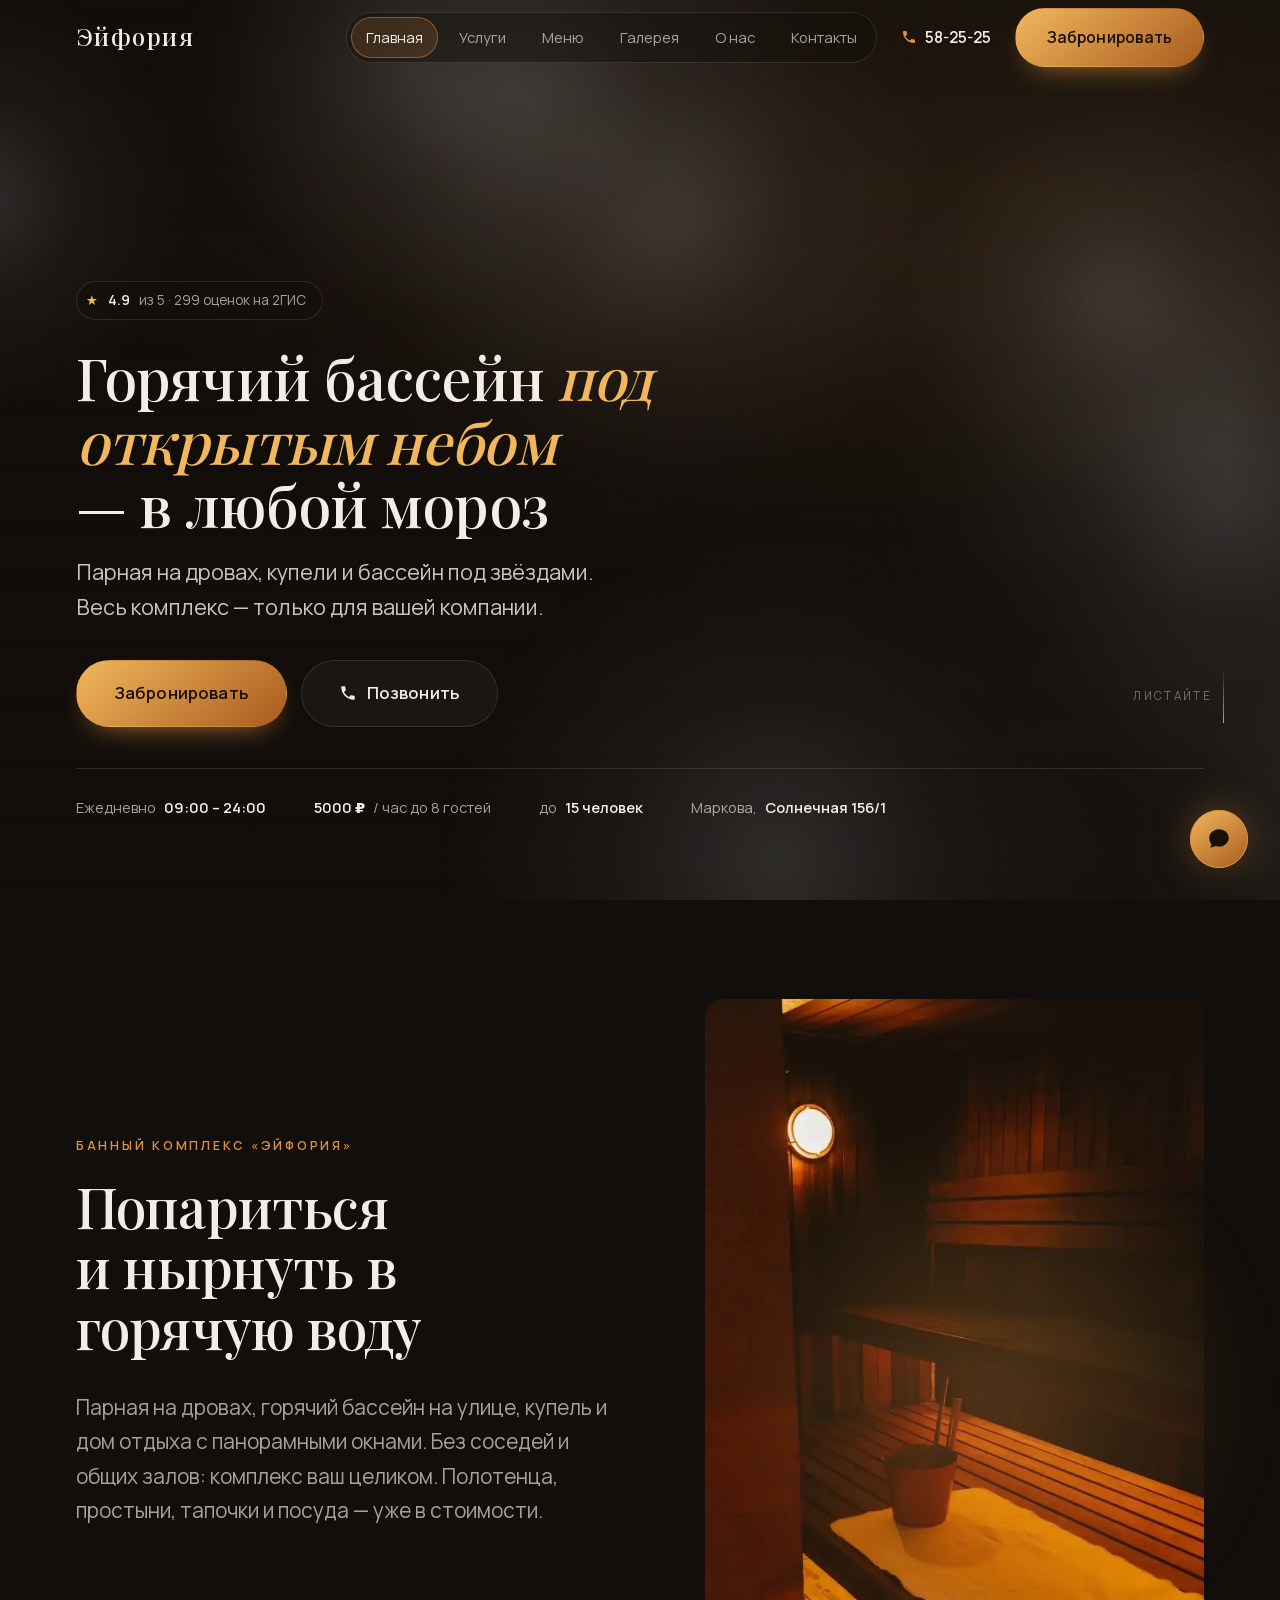
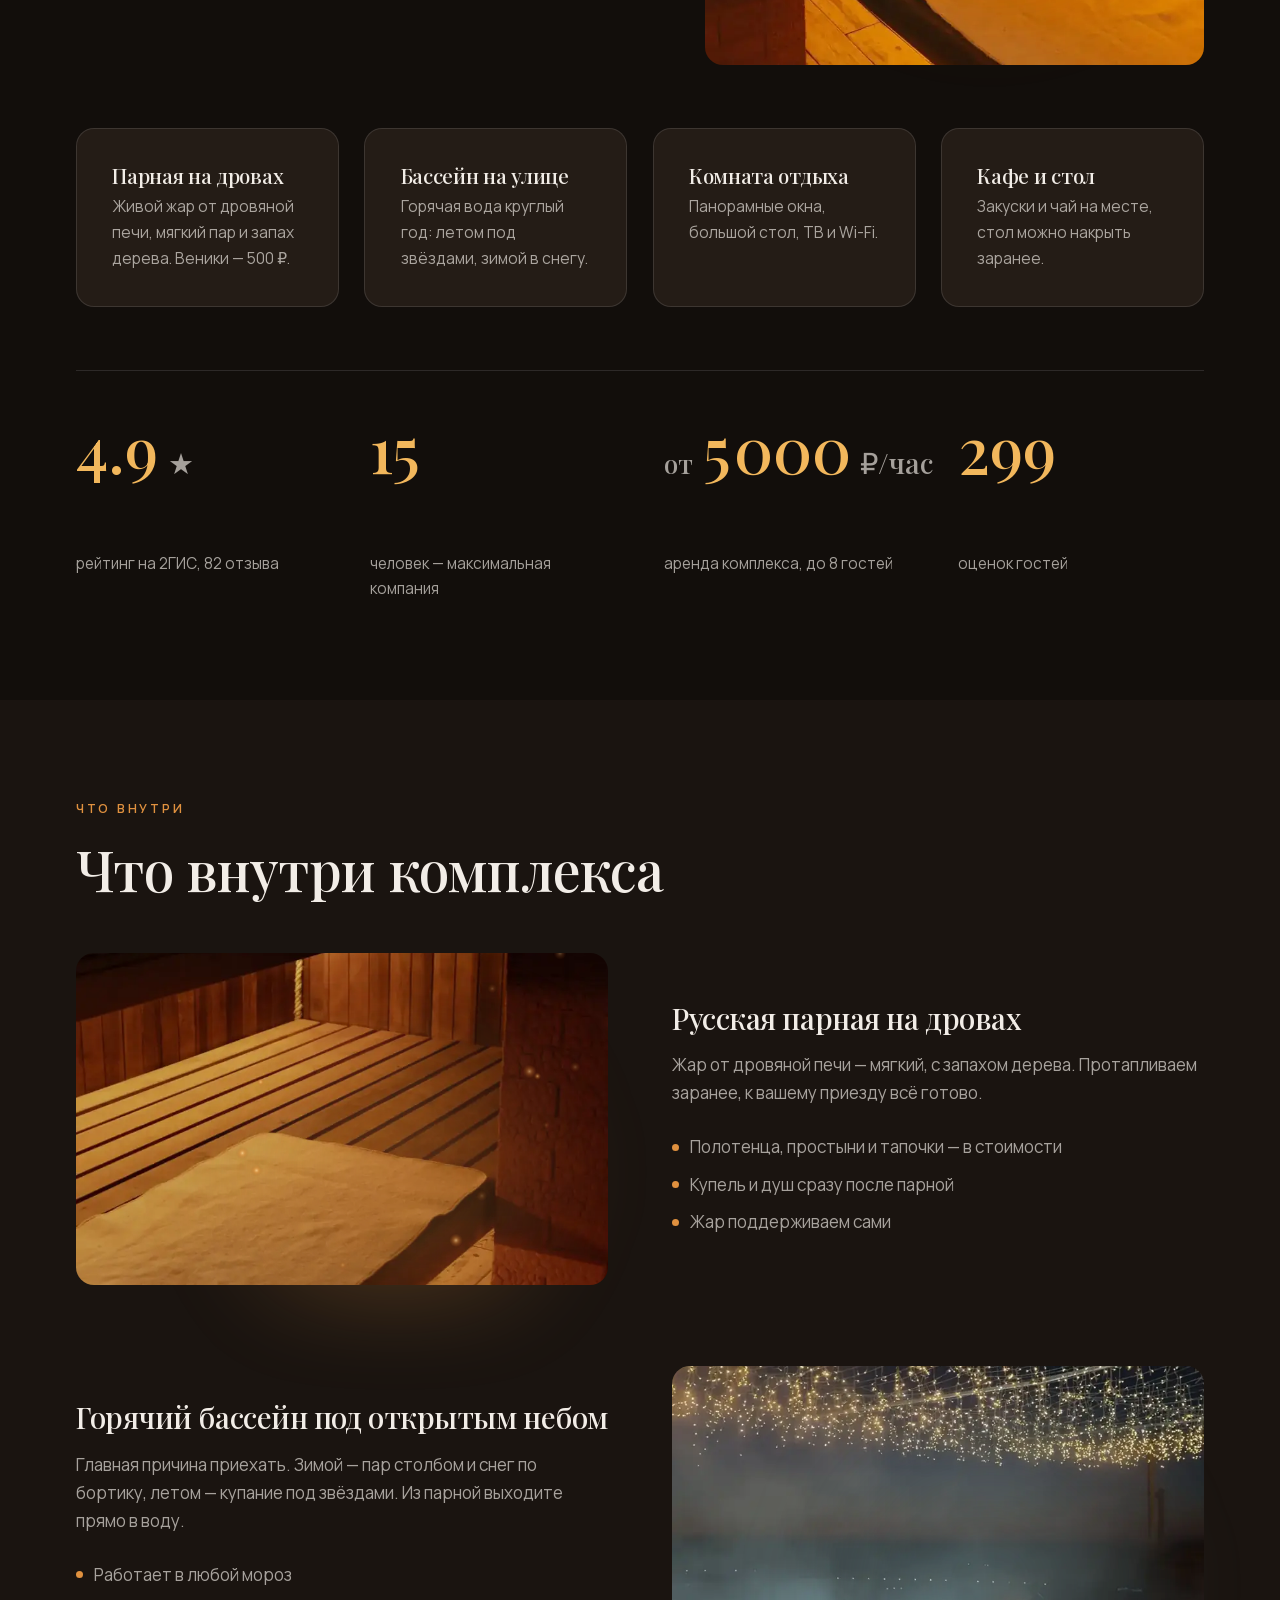
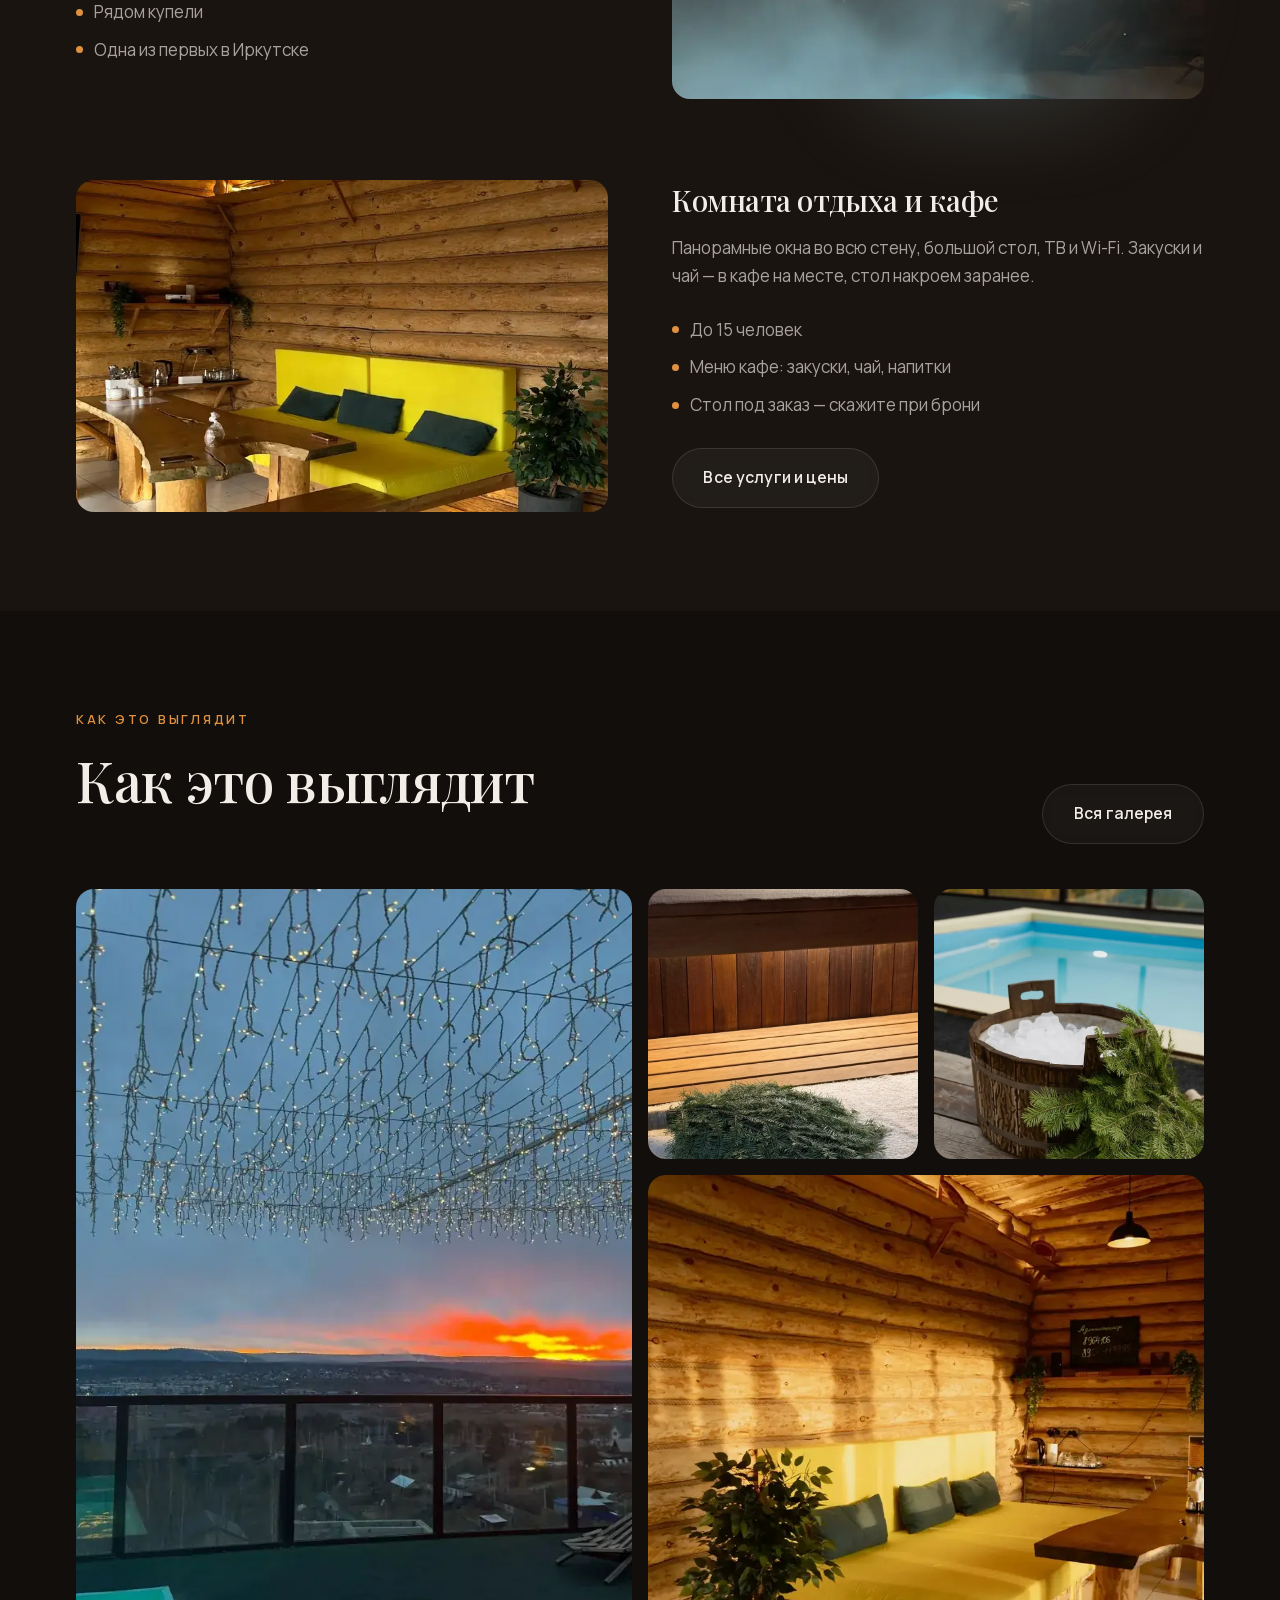
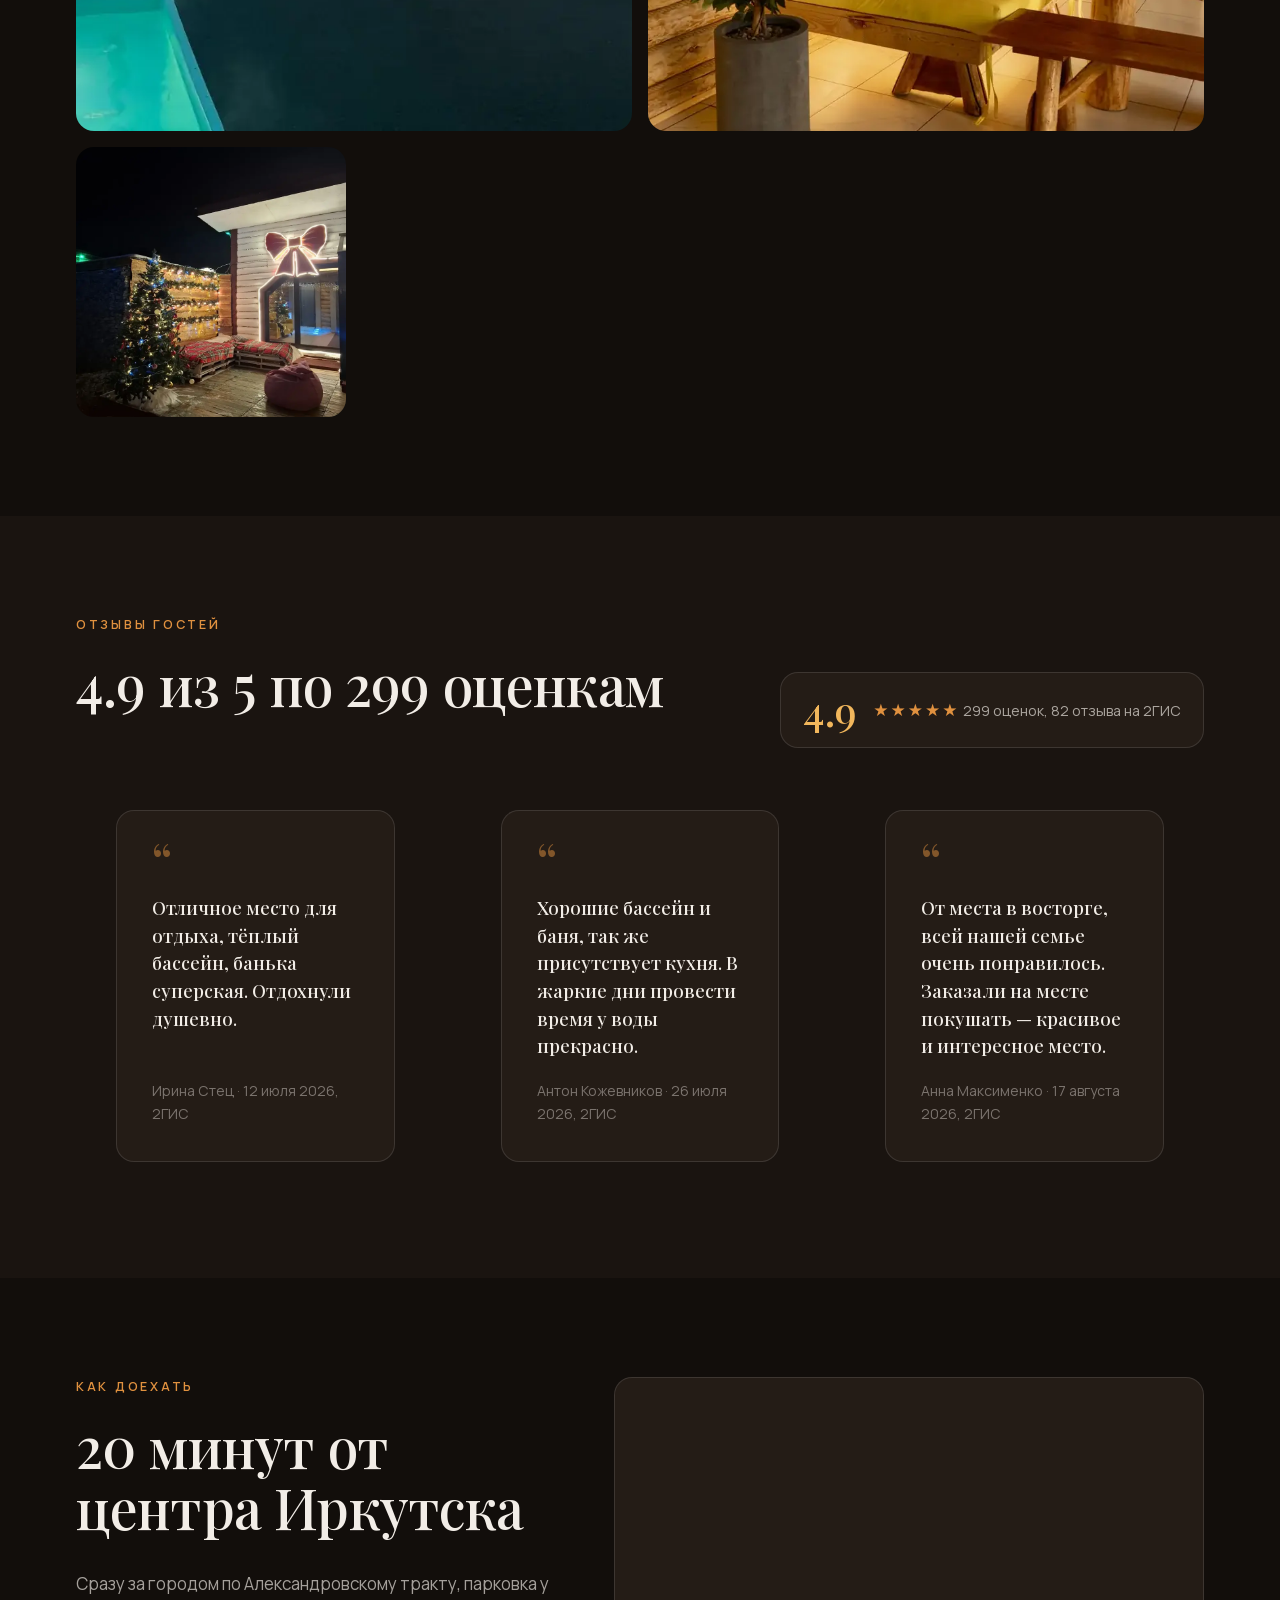
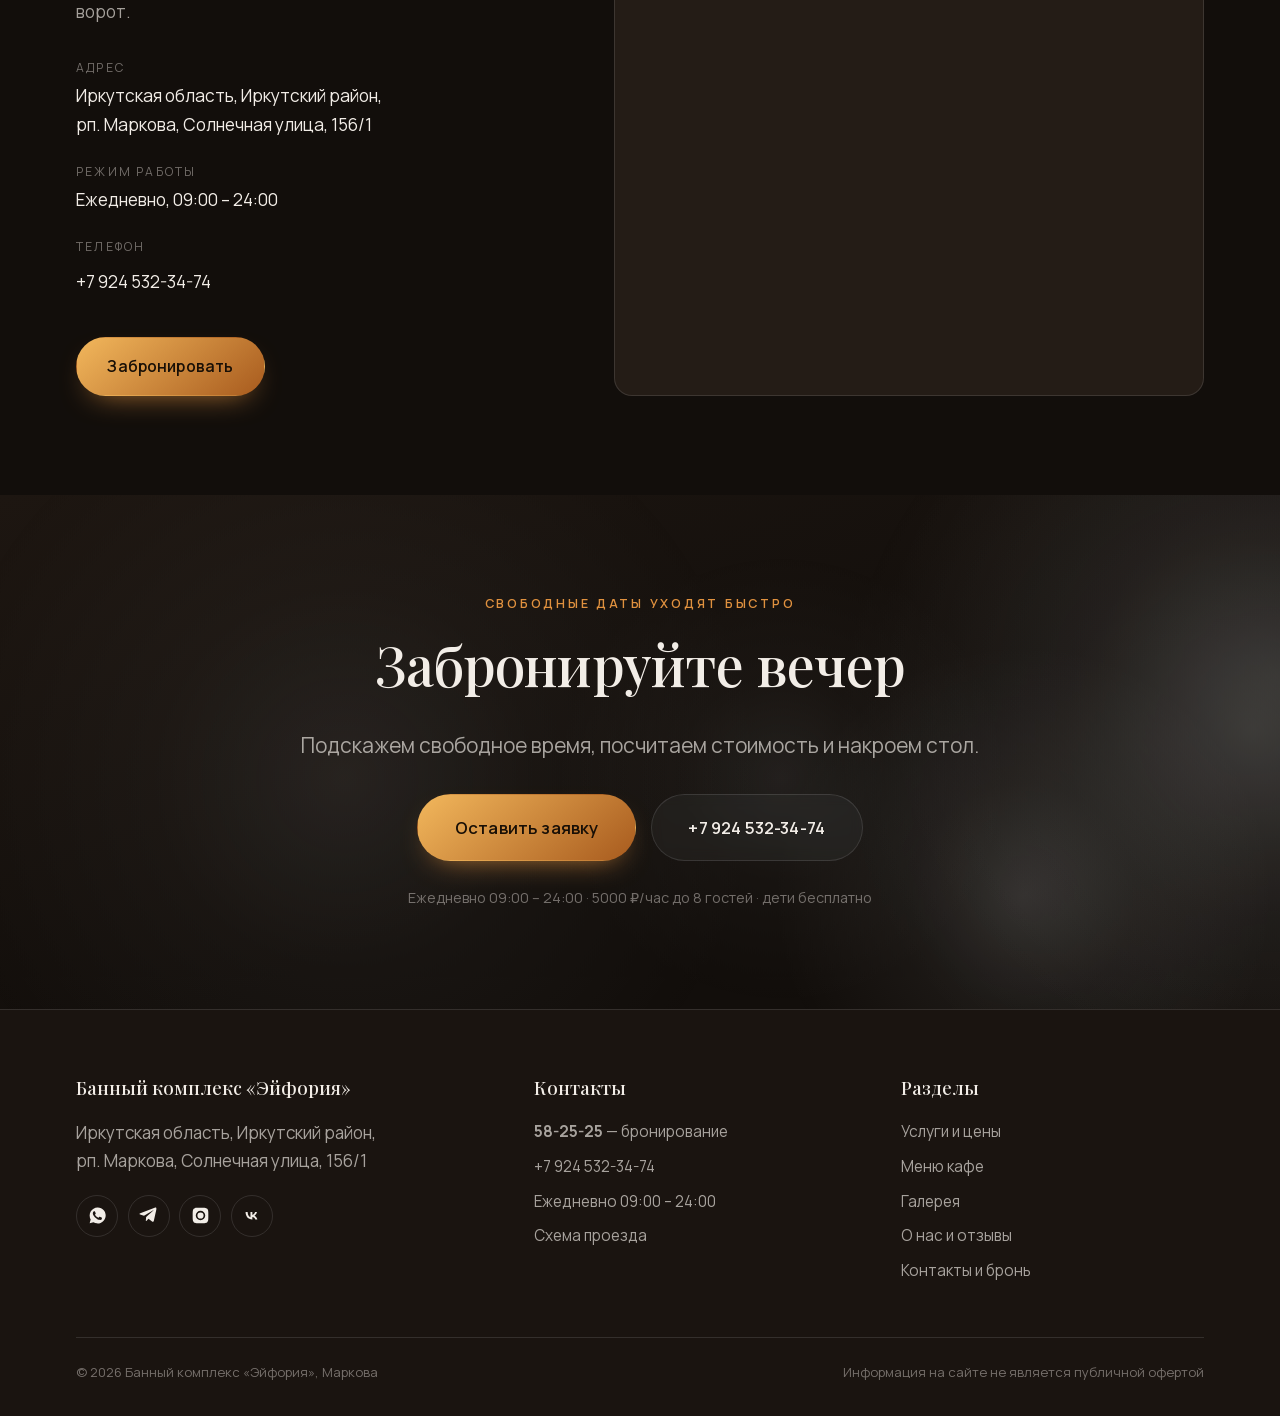
==== commit 708bf1e1: "Экран отправки висел поверх страницы с момента загрузки Правило .sending { display: grid } перебивал" ====
--- a/index.html
+++ b/index.html
@@ -29,13 +29,13 @@
 <link rel="icon" href="favicon.ico" sizes="32x32">
 <!-- Иконка для «На экран Домой» на айфоне -->
 <link rel="apple-touch-icon" href="apple-touch-icon.png">
-<link rel="stylesheet" href="assets/css/fonts.css?v=32">
-<link rel="stylesheet" href="vendor/lenis.css?v=32">
-<link rel="stylesheet" href="assets/css/base.css?v=32">
-<link rel="stylesheet" href="assets/css/layout.css?v=32">
-<link rel="stylesheet" href="assets/css/components.css?v=32">
-<link rel="stylesheet" href="assets/css/sections.css?v=32">
-<link rel="stylesheet" href="assets/css/pages.css?v=32">
+<link rel="stylesheet" href="assets/css/fonts.css?v=33">
+<link rel="stylesheet" href="vendor/lenis.css?v=33">
+<link rel="stylesheet" href="assets/css/base.css?v=33">
+<link rel="stylesheet" href="assets/css/layout.css?v=33">
+<link rel="stylesheet" href="assets/css/components.css?v=33">
+<link rel="stylesheet" href="assets/css/sections.css?v=33">
+<link rel="stylesheet" href="assets/css/pages.css?v=33">
 
 <!-- Прячем блоки до инициализации анимации, но только если JS включён -->
 <script>document.documentElement.classList.add('js-reveal-ready');</script>
@@ -533,19 +533,19 @@
   </ul>
 </div>
 
-<script src="vendor/gsap.min.js?v=32" defer></script>
-<script src="vendor/ScrollTrigger.min.js?v=32" defer></script>
-<script src="vendor/lenis.min.js?v=32" defer></script>
-<script src="assets/js/motion.js?v=32" defer></script>
-<script src="assets/js/lenis-init.js?v=32" defer></script>
-<script src="assets/js/reveal.js?v=32" defer></script>
-<script src="assets/js/fx/ripple.js?v=32" defer></script>
-<script src="assets/js/fx/steam.js?v=32" defer></script>
-<script src="assets/js/fx/embers.js?v=32" defer></script>
-<script src="assets/js/hero-video.js?v=32" defer></script>
-<script src="assets/js/lightbox.js?v=32" defer></script>
-<script src="assets/js/booking-form.js?v=32" defer></script>
-<script src="assets/js/analytics.js?v=32" defer></script>
-<script src="assets/js/app.js?v=32" defer></script>
+<script src="vendor/gsap.min.js?v=33" defer></script>
+<script src="vendor/ScrollTrigger.min.js?v=33" defer></script>
+<script src="vendor/lenis.min.js?v=33" defer></script>
+<script src="assets/js/motion.js?v=33" defer></script>
+<script src="assets/js/lenis-init.js?v=33" defer></script>
+<script src="assets/js/reveal.js?v=33" defer></script>
+<script src="assets/js/fx/ripple.js?v=33" defer></script>
+<script src="assets/js/fx/steam.js?v=33" defer></script>
+<script src="assets/js/fx/embers.js?v=33" defer></script>
+<script src="assets/js/hero-video.js?v=33" defer></script>
+<script src="assets/js/lightbox.js?v=33" defer></script>
+<script src="assets/js/booking-form.js?v=33" defer></script>
+<script src="assets/js/analytics.js?v=33" defer></script>
+<script src="assets/js/app.js?v=33" defer></script>
 </body>
 </html>
--- a/assets/css/base.css
+++ b/assets/css/base.css
@@ -82,6 +82,12 @@
 }
 
 body.is-locked { overflow: hidden; }
+
+/* Атрибут hidden обязан побеждать любые наши display.
+   Браузерное правило [hidden]{display:none} по весу равно обычному классу,
+   а при равенстве выигрывает наш стиль — из-за этого перекрытие с экраном
+   отправки заявки висело поверх страницы с самой загрузки. */
+[hidden] { display: none !important; }
 
 img, video, svg, canvas { display: block; max-width: 100%; }
 img, video { height: auto; }
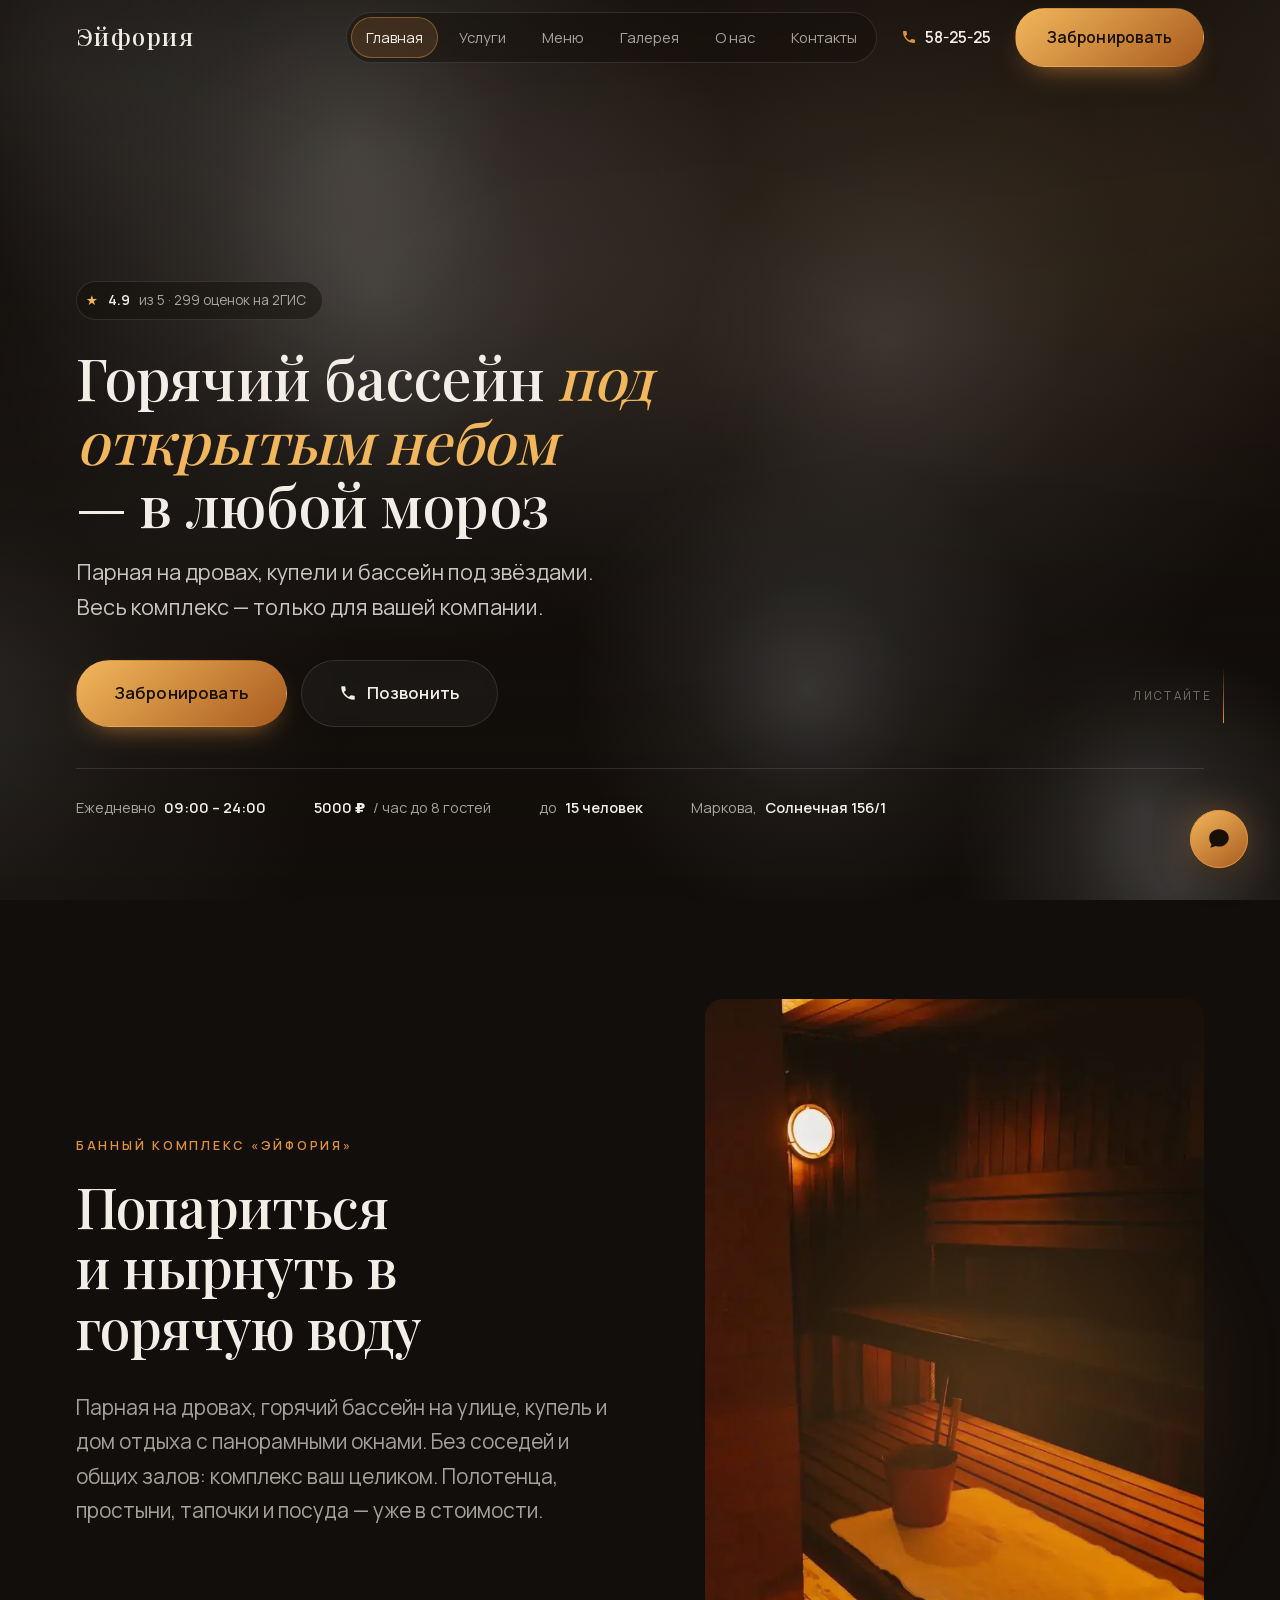
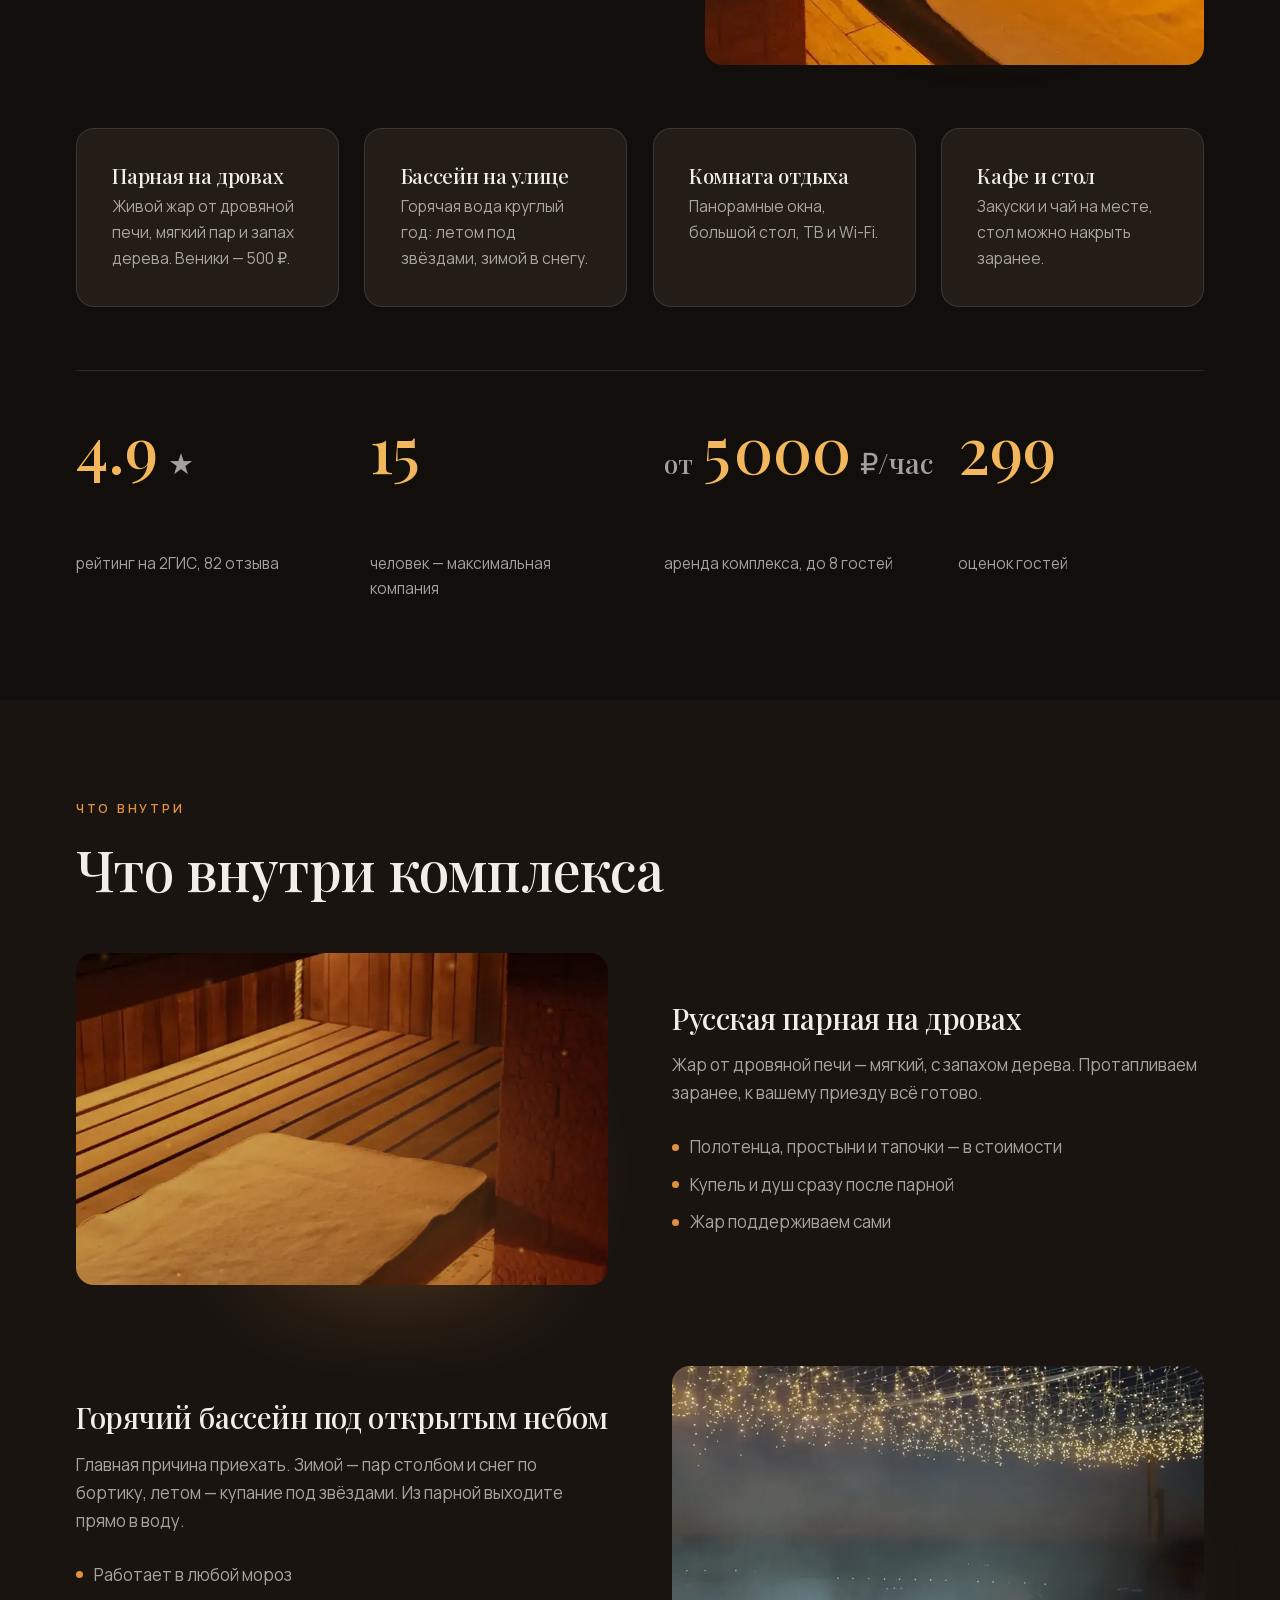
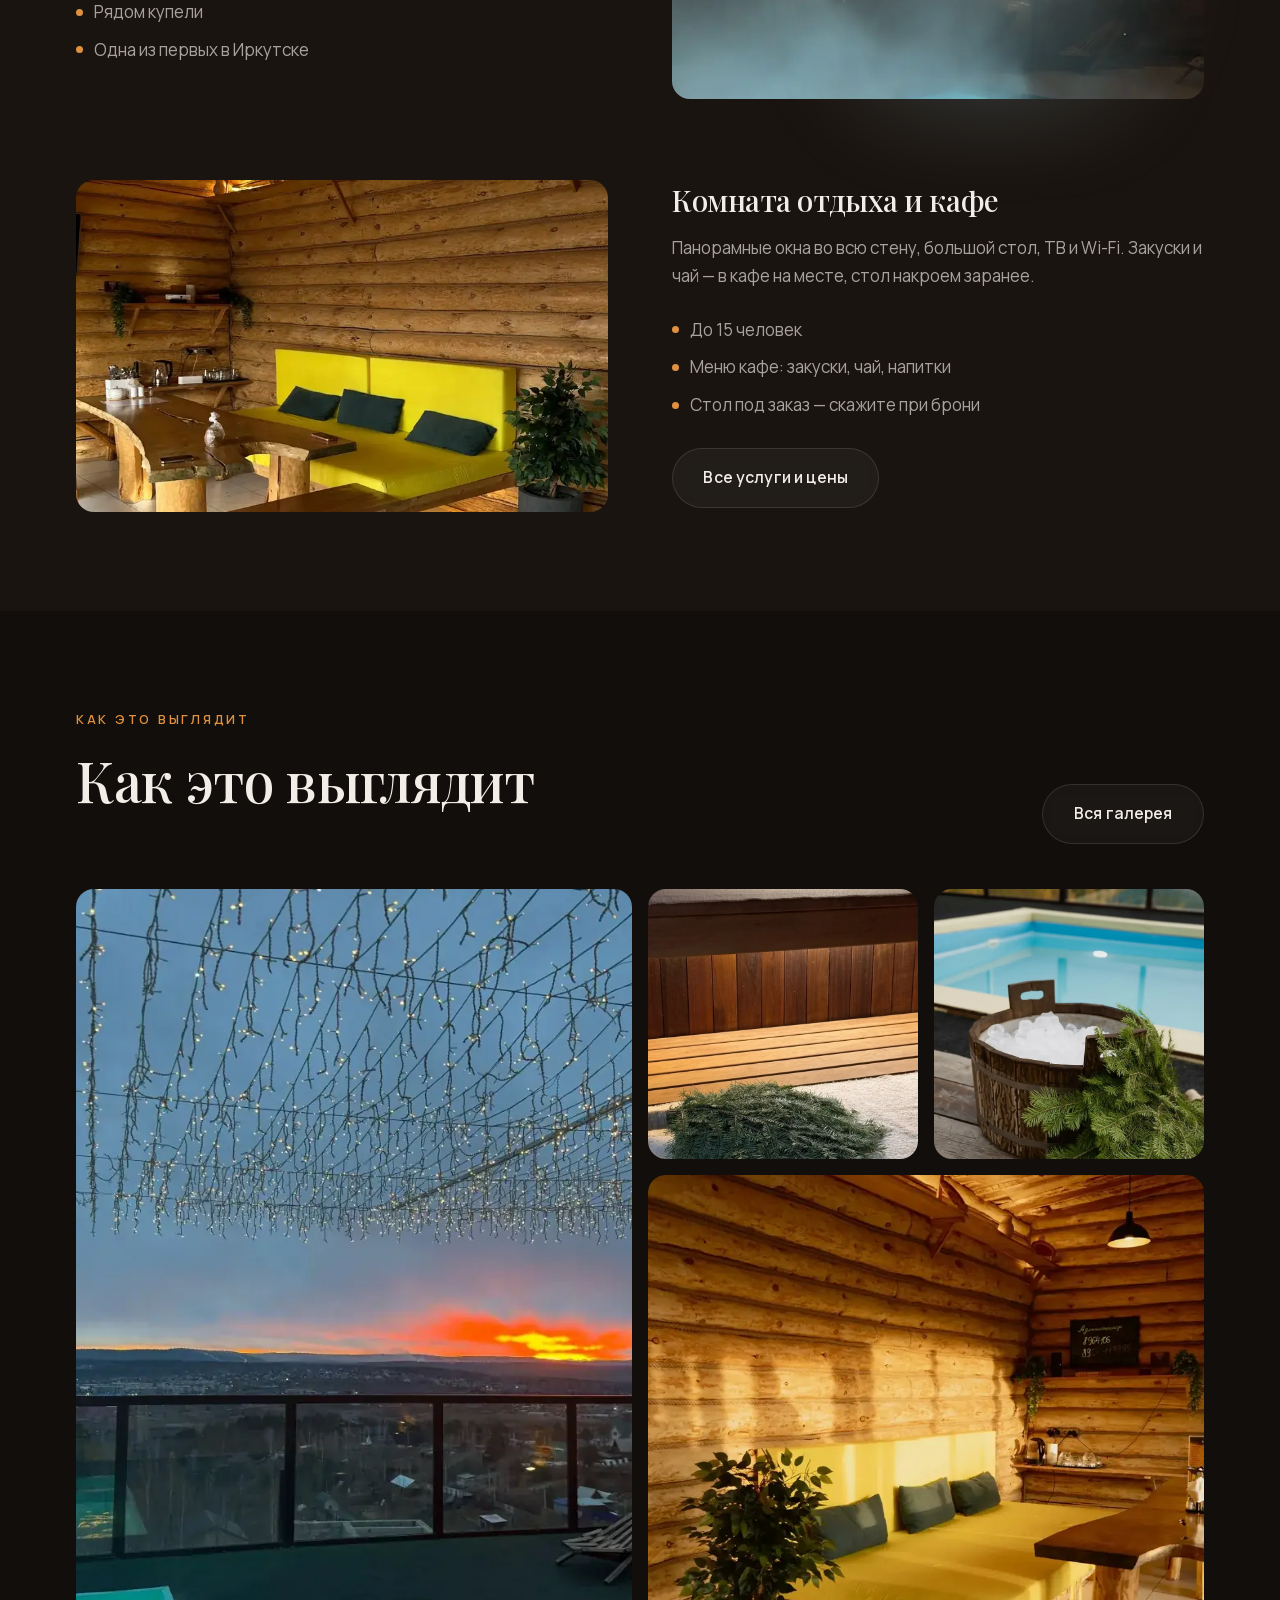
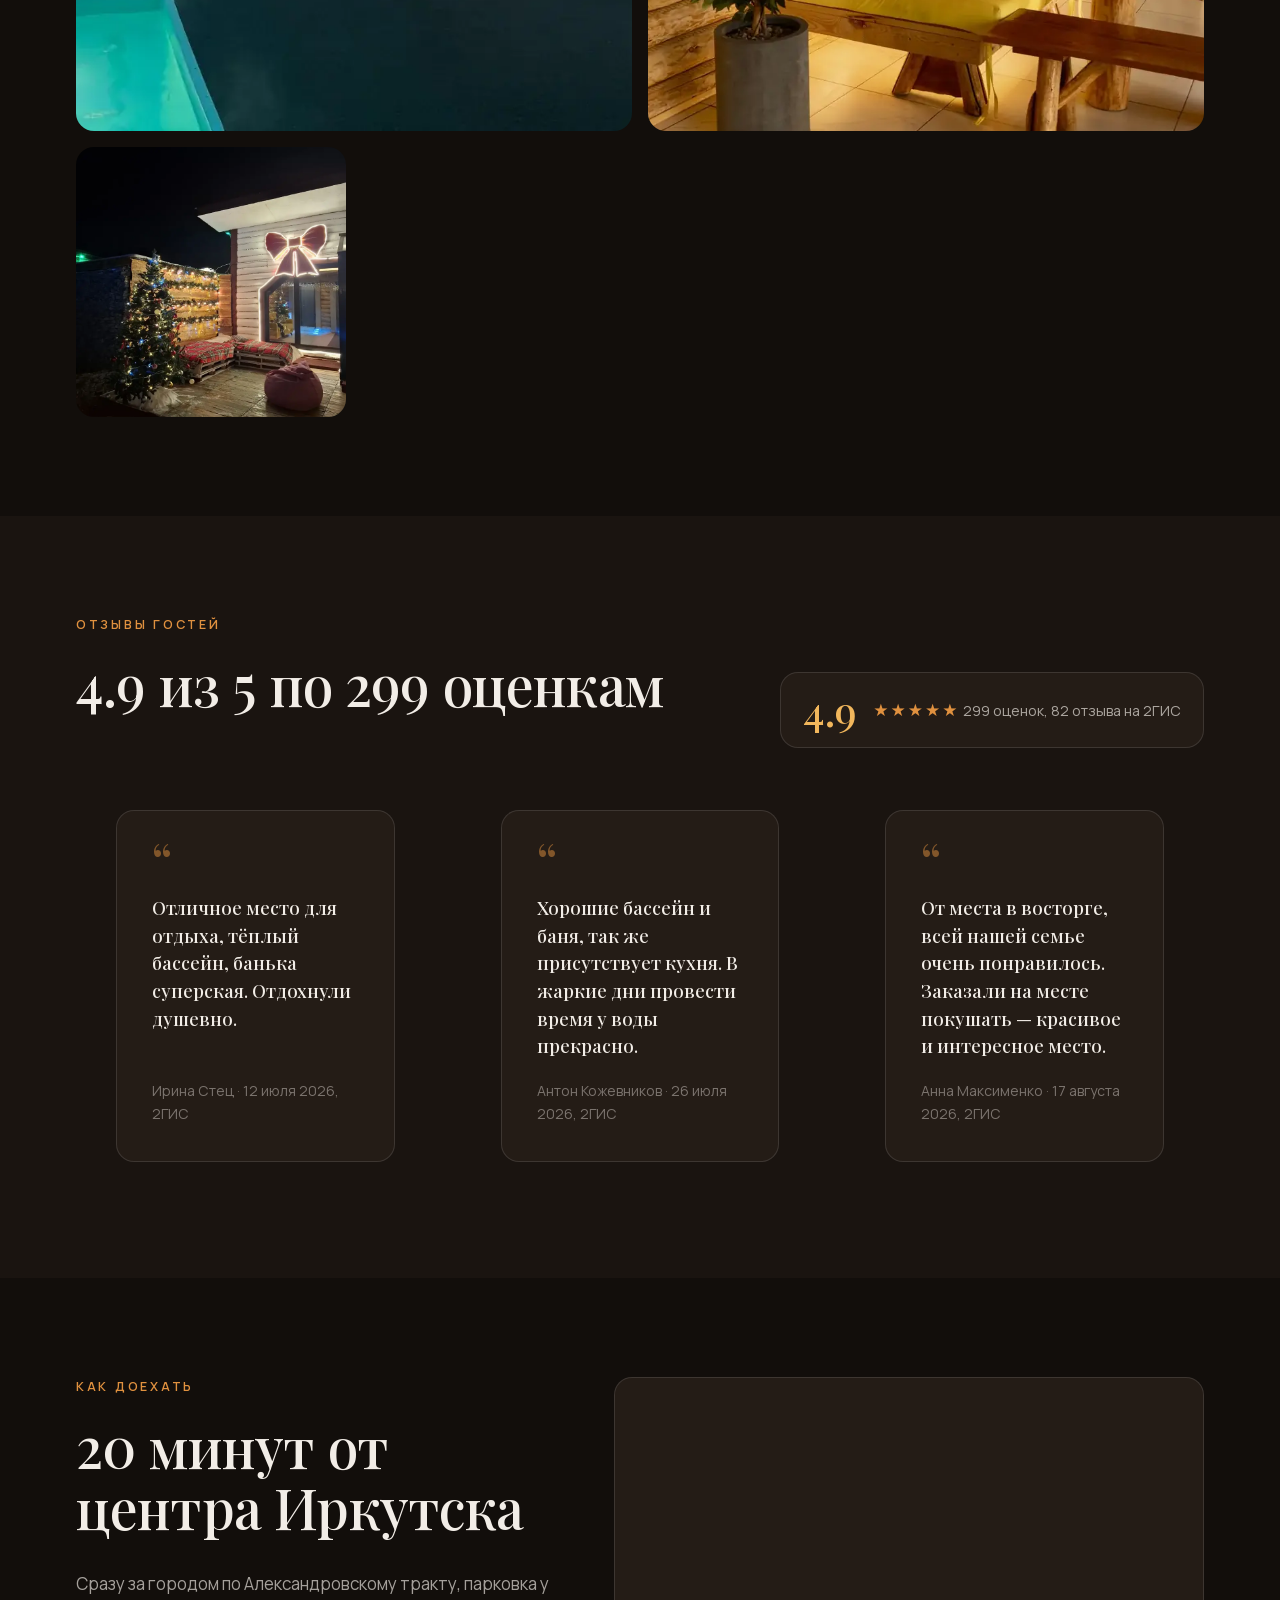
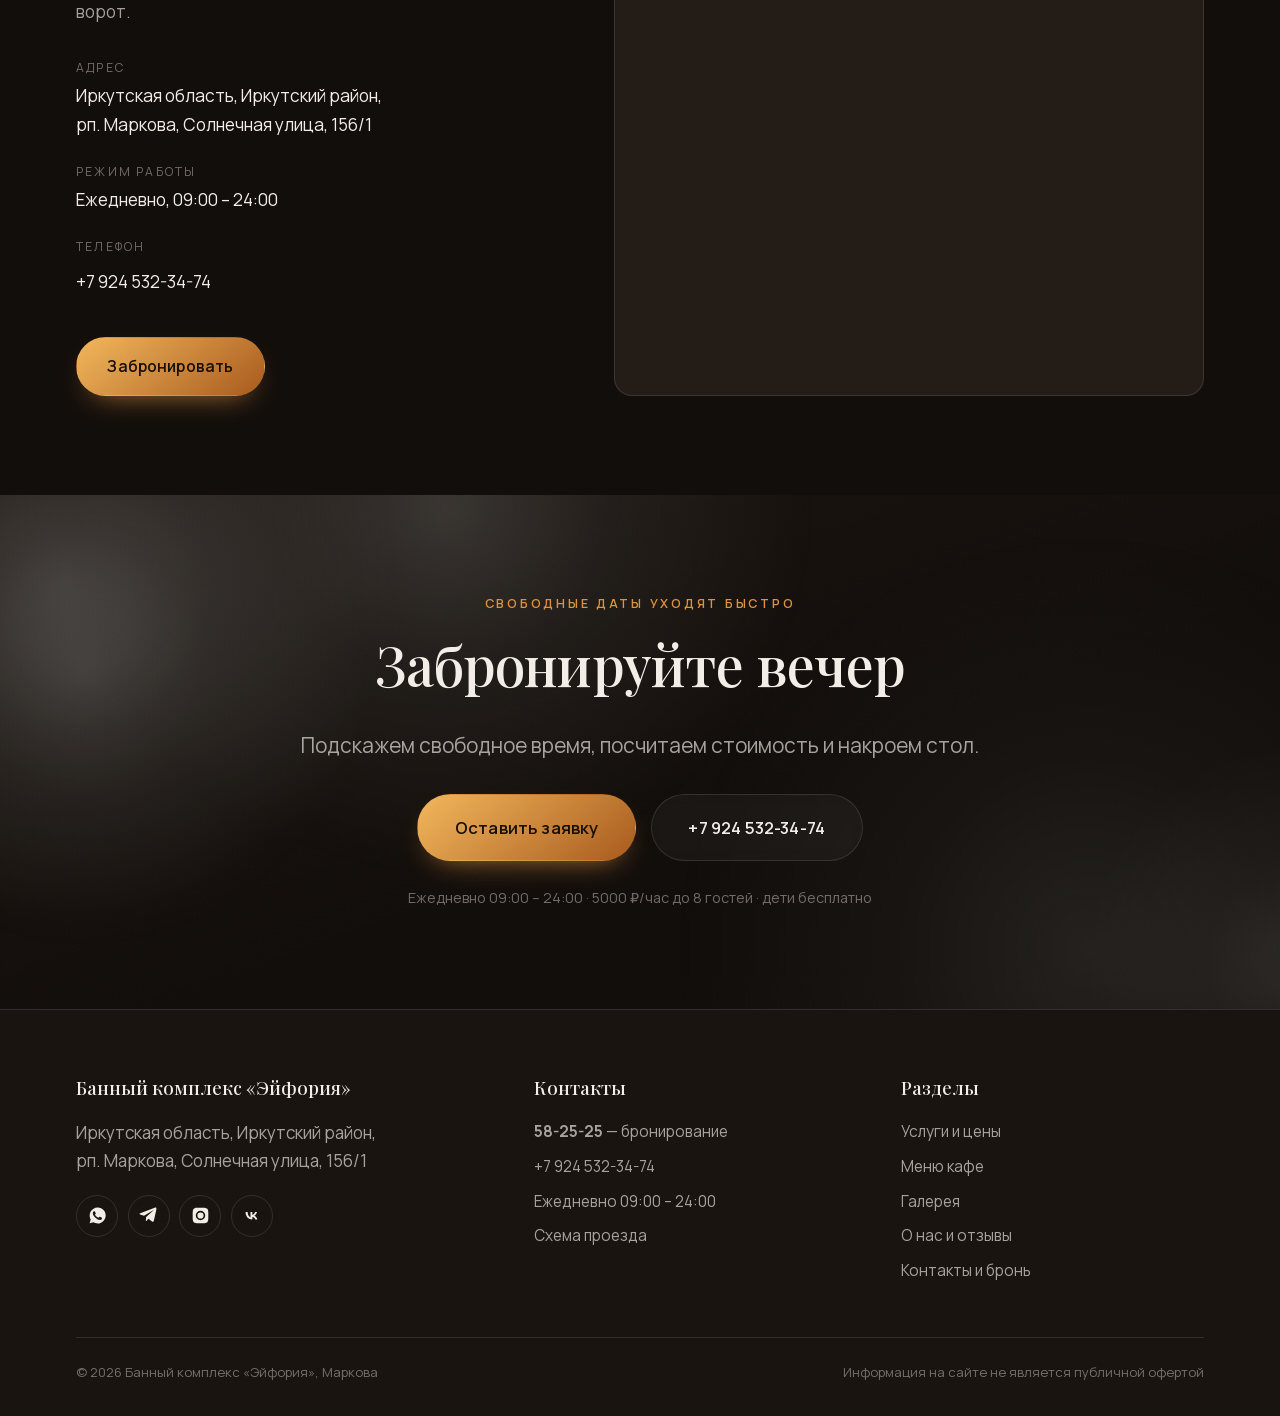
==== commit 72c2c35a: "Экран отправки: дуга вместо кольца, спокойнее смена фраз, бледные подсказки Дуга с разрывом снизу — " ====
--- a/index.html
+++ b/index.html
@@ -29,13 +29,13 @@
 <link rel="icon" href="favicon.ico" sizes="32x32">
 <!-- Иконка для «На экран Домой» на айфоне -->
 <link rel="apple-touch-icon" href="apple-touch-icon.png">
-<link rel="stylesheet" href="assets/css/fonts.css?v=33">
-<link rel="stylesheet" href="vendor/lenis.css?v=33">
-<link rel="stylesheet" href="assets/css/base.css?v=33">
-<link rel="stylesheet" href="assets/css/layout.css?v=33">
-<link rel="stylesheet" href="assets/css/components.css?v=33">
-<link rel="stylesheet" href="assets/css/sections.css?v=33">
-<link rel="stylesheet" href="assets/css/pages.css?v=33">
+<link rel="stylesheet" href="assets/css/fonts.css?v=34">
+<link rel="stylesheet" href="vendor/lenis.css?v=34">
+<link rel="stylesheet" href="assets/css/base.css?v=34">
+<link rel="stylesheet" href="assets/css/layout.css?v=34">
+<link rel="stylesheet" href="assets/css/components.css?v=34">
+<link rel="stylesheet" href="assets/css/sections.css?v=34">
+<link rel="stylesheet" href="assets/css/pages.css?v=34">
 
 <!-- Прячем блоки до инициализации анимации, но только если JS включён -->
 <script>document.documentElement.classList.add('js-reveal-ready');</script>
@@ -533,19 +533,19 @@
   </ul>
 </div>
 
-<script src="vendor/gsap.min.js?v=33" defer></script>
-<script src="vendor/ScrollTrigger.min.js?v=33" defer></script>
-<script src="vendor/lenis.min.js?v=33" defer></script>
-<script src="assets/js/motion.js?v=33" defer></script>
-<script src="assets/js/lenis-init.js?v=33" defer></script>
-<script src="assets/js/reveal.js?v=33" defer></script>
-<script src="assets/js/fx/ripple.js?v=33" defer></script>
-<script src="assets/js/fx/steam.js?v=33" defer></script>
-<script src="assets/js/fx/embers.js?v=33" defer></script>
-<script src="assets/js/hero-video.js?v=33" defer></script>
-<script src="assets/js/lightbox.js?v=33" defer></script>
-<script src="assets/js/booking-form.js?v=33" defer></script>
-<script src="assets/js/analytics.js?v=33" defer></script>
-<script src="assets/js/app.js?v=33" defer></script>
+<script src="vendor/gsap.min.js?v=34" defer></script>
+<script src="vendor/ScrollTrigger.min.js?v=34" defer></script>
+<script src="vendor/lenis.min.js?v=34" defer></script>
+<script src="assets/js/motion.js?v=34" defer></script>
+<script src="assets/js/lenis-init.js?v=34" defer></script>
+<script src="assets/js/reveal.js?v=34" defer></script>
+<script src="assets/js/fx/ripple.js?v=34" defer></script>
+<script src="assets/js/fx/steam.js?v=34" defer></script>
+<script src="assets/js/fx/embers.js?v=34" defer></script>
+<script src="assets/js/hero-video.js?v=34" defer></script>
+<script src="assets/js/lightbox.js?v=34" defer></script>
+<script src="assets/js/booking-form.js?v=34" defer></script>
+<script src="assets/js/analytics.js?v=34" defer></script>
+<script src="assets/js/app.js?v=34" defer></script>
 </body>
 </html>
--- a/assets/css/pages.css
+++ b/assets/css/pages.css
@@ -420,6 +420,18 @@
   font: inherit;
   transition: border-color var(--t-fast) var(--ease-out), background var(--t-fast) var(--ease-out);
 }
+/* Подсказка в поле должна читаться как подсказка, а не как введённое
+   значение: гости принимали «Иван» и «+7 (924) 000-00-00» за готовый текст
+   и не понимали, что поле пустое. Делаем её заметно бледнее и курсивом. */
+.field input::placeholder,
+.field textarea::placeholder {
+  color: rgba(242, 237, 231, 0.26);
+  font-style: italic;
+  opacity: 1;                     /* Firefox сам приглушает — не даём дважды */
+}
+.field input:focus::placeholder,
+.field textarea:focus::placeholder { color: rgba(242, 237, 231, 0.18); }
+
 .field input:focus,
 .field select:focus,
 .field textarea:focus {
@@ -1032,12 +1044,17 @@
 }
 
 /* Кольцо прогресса вокруг чаши: видно, что процесс идёт и сколько осталось */
+/* Не полное кольцо, а дуга с разрывом снизу — как чаша.
+   Поворот на 135° ставит начало дуги в левый нижний угол, дальше она идёт
+   по часовой на три четверти круга и обрывается справа внизу.
+   pathLength="100" в разметке позволяет считать длину в процентах
+   и не пересчитывать 2πr при смене радиуса. */
 .sending__ring {
   position: absolute;
   inset: 0;
   width: 100%;
   height: 100%;
-  transform: rotate(-90deg);   /* чтобы заполнялось от двенадцати часов */
+  transform: rotate(135deg);
   overflow: visible;
 }
 
@@ -1045,29 +1062,28 @@
   fill: none;
   stroke-width: 3;
   stroke-linecap: round;
+  stroke-dasharray: 75 100;    /* видимая дуга — 75% окружности */
 }
 
 .sending__ring-track { stroke: rgba(232, 238, 240, 0.12); }
 
 .sending__ring-fill {
   stroke: var(--c-accent);
-  /* длина окружности при r=54: 2πr ≈ 339.3 */
-  stroke-dasharray: 339.3;
-  stroke-dashoffset: 339.3;
+  stroke-dashoffset: 75;       /* дуга спрятана целиком */
   filter: drop-shadow(0 0 6px rgba(224, 145, 63, 0.55));
-  /* Точного времени ответа мы не знаем, поэтому кольцо идёт асимптотой:
+  /* Точного времени ответа мы не знаем, поэтому дуга идёт асимптотой:
      первые секунды бежит, дальше всё медленнее и замирает у 93%.
      Так видно, что процесс жив, и нет вранья «осталось две секунды».
-     До конца кольцо доводит только реальный ответ (класс is-done). */
+     До конца её доводит только реальный ответ (класс is-done). */
   animation: sending-ring 16s cubic-bezier(0.05, 0.8, 0.2, 1) forwards;
 }
 
 @keyframes sending-ring {
-  from { stroke-dashoffset: 339.3 }
-  to   { stroke-dashoffset: 24 }      /* 24 из 339 — это те самые 93% */
-}
-
-/* Ответ пришёл: кольцо мгновенно дозаполняется и остаётся ободком галочки */
+  from { stroke-dashoffset: 75 }
+  to   { stroke-dashoffset: 5.25 }    /* 93% от дуги */
+}
+
+/* Ответ пришёл: дуга смыкается до конца и остаётся ободком у галочки */
 .sending.is-done .sending__ring-fill {
   animation: none;
   stroke-dashoffset: 0;
@@ -1144,7 +1160,7 @@
   .sending__card,
   .sending__wisp,
   .sending__water { animation: none }
-  .sending__ring-fill { animation: none; stroke-dashoffset: 170 }
+  .sending__ring-fill { animation: none; stroke-dashoffset: 37 }
   .sending__phrase { transition: none }
   .sending.is-done .sending__check circle,
   .sending.is-done .sending__check path { animation: none; stroke-dashoffset: 0 }
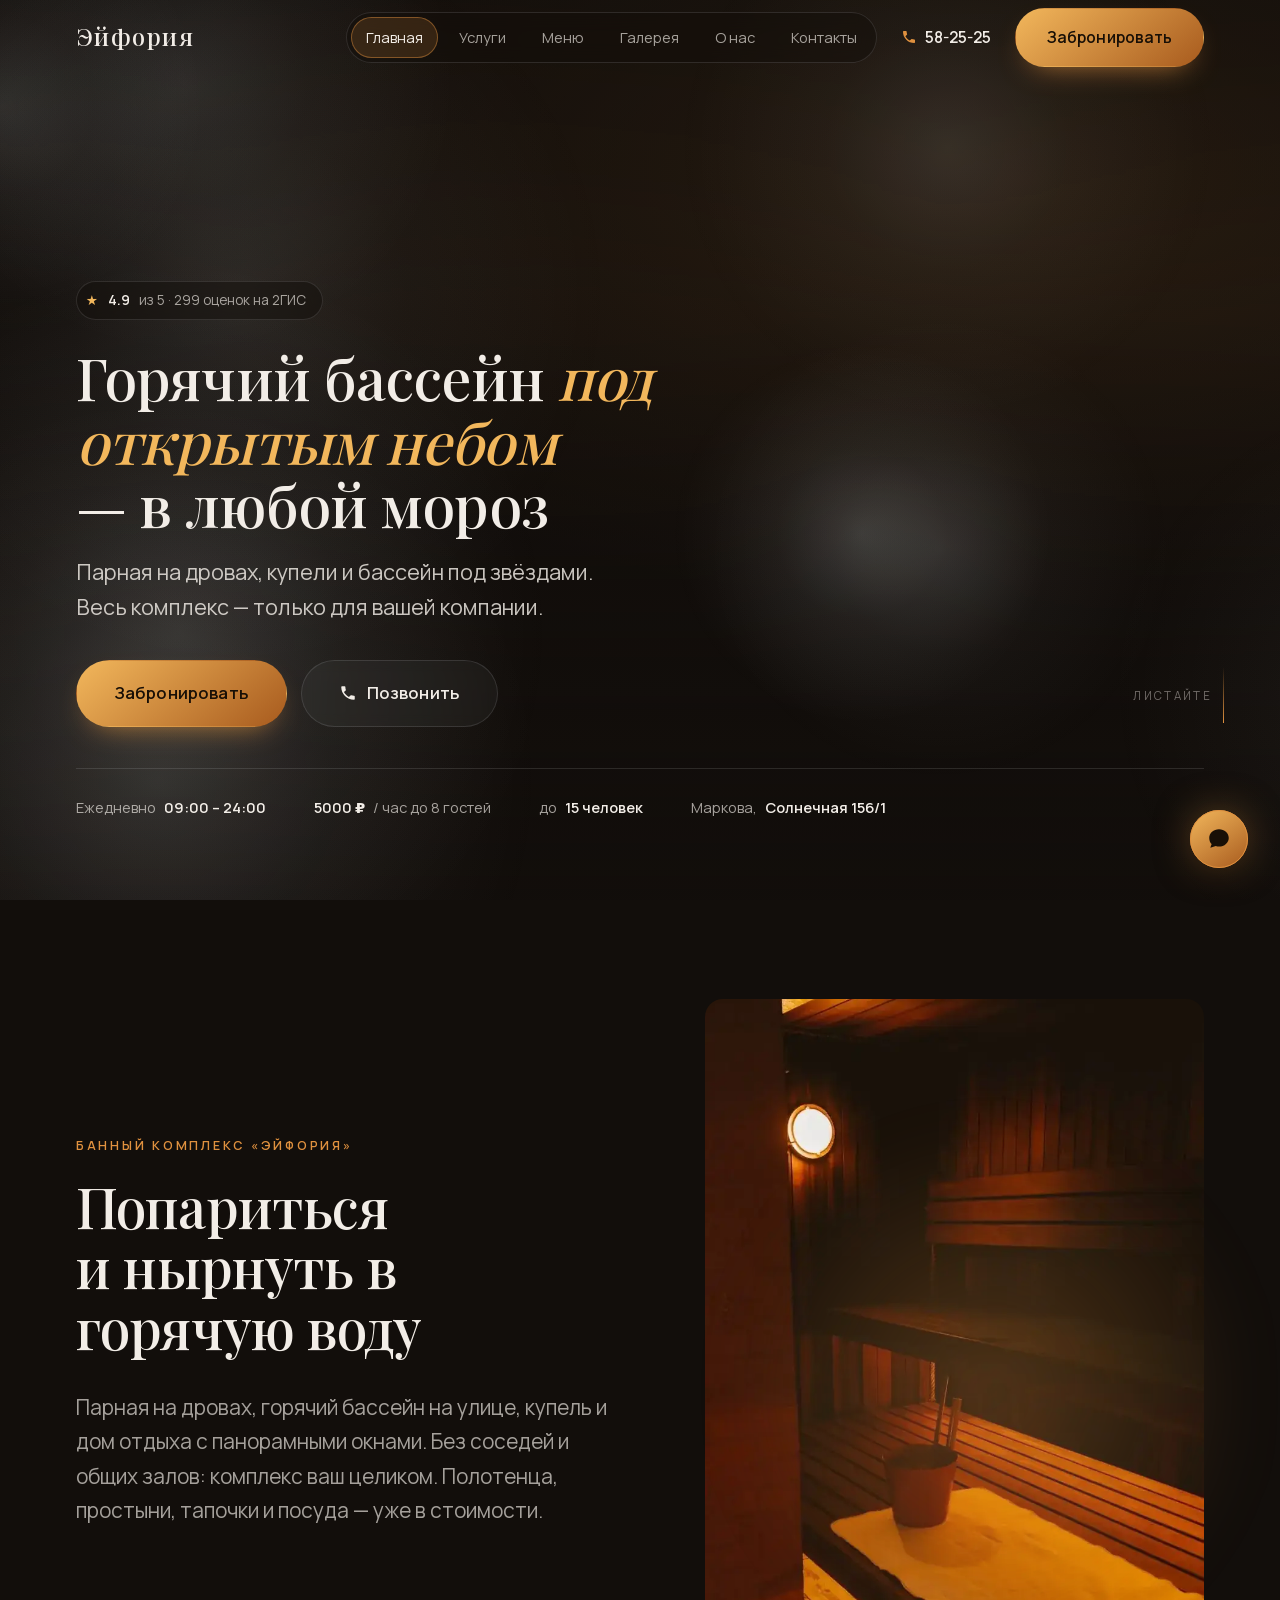
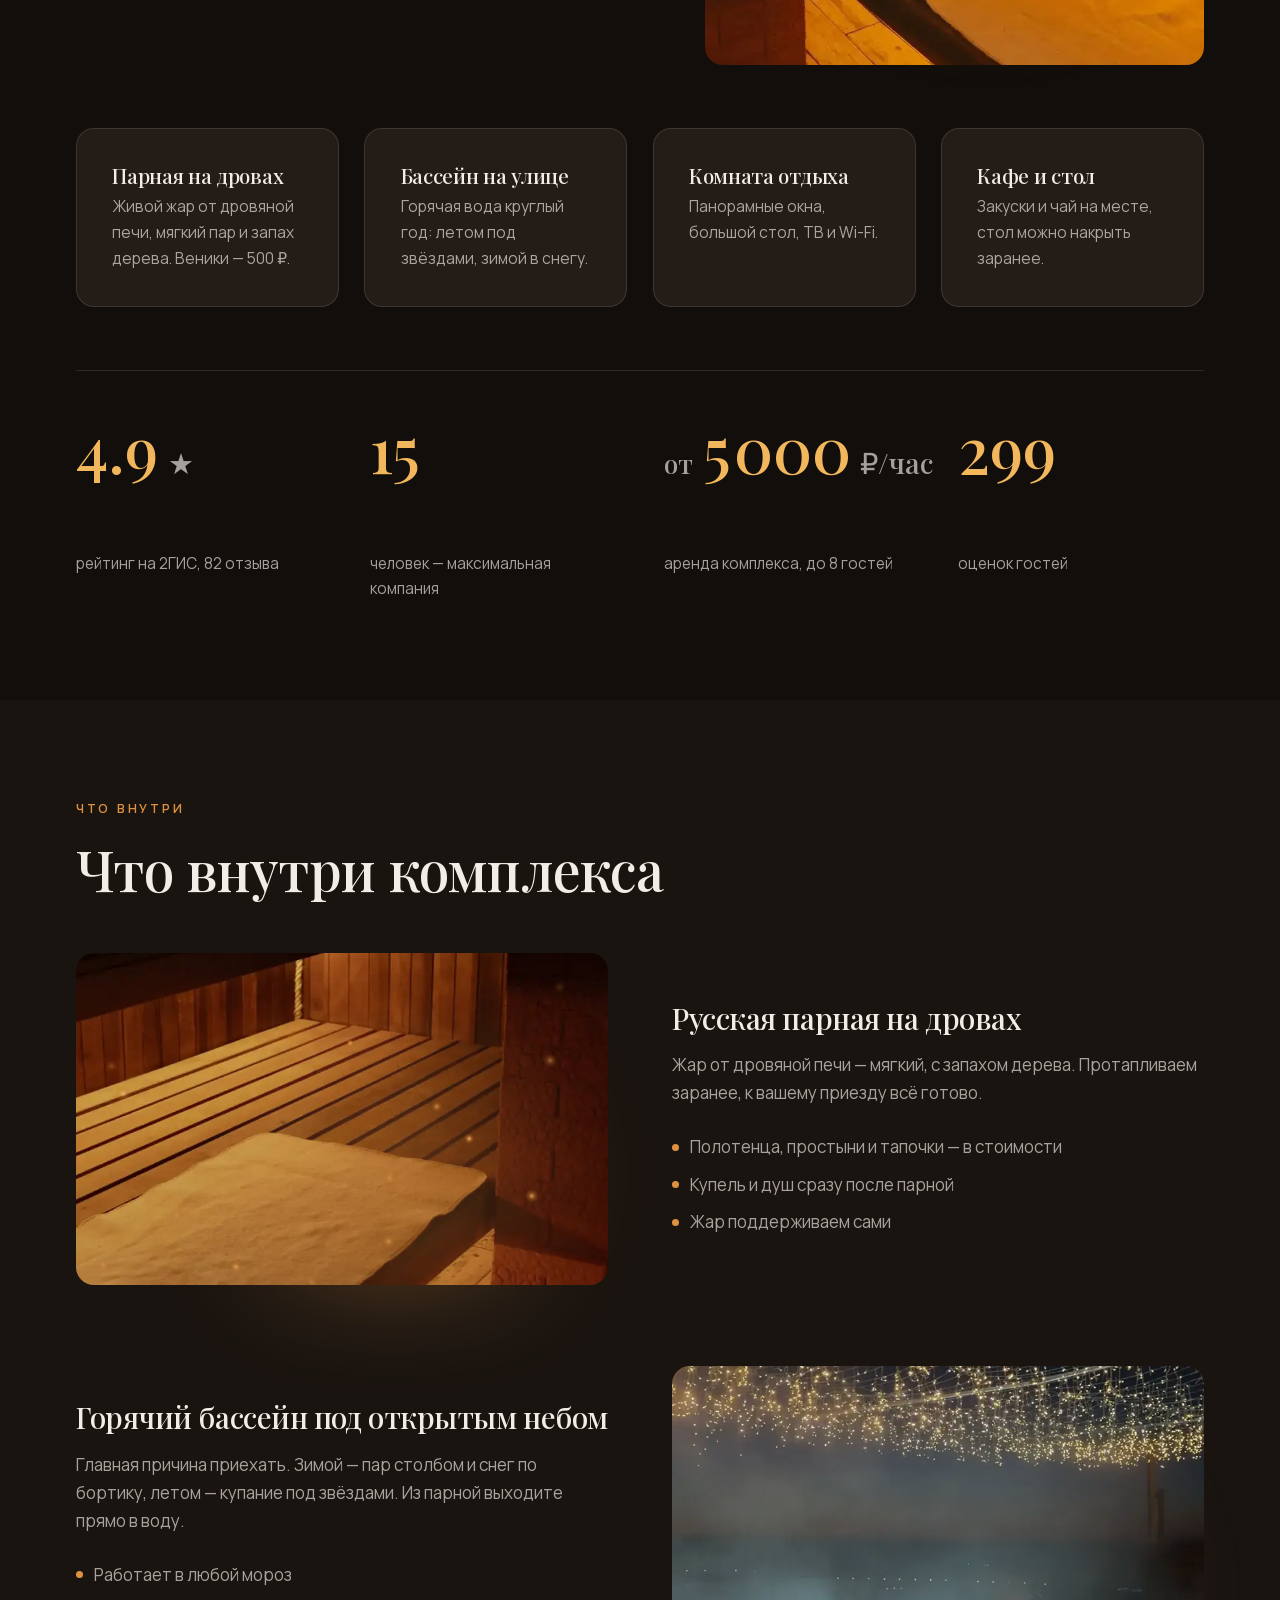
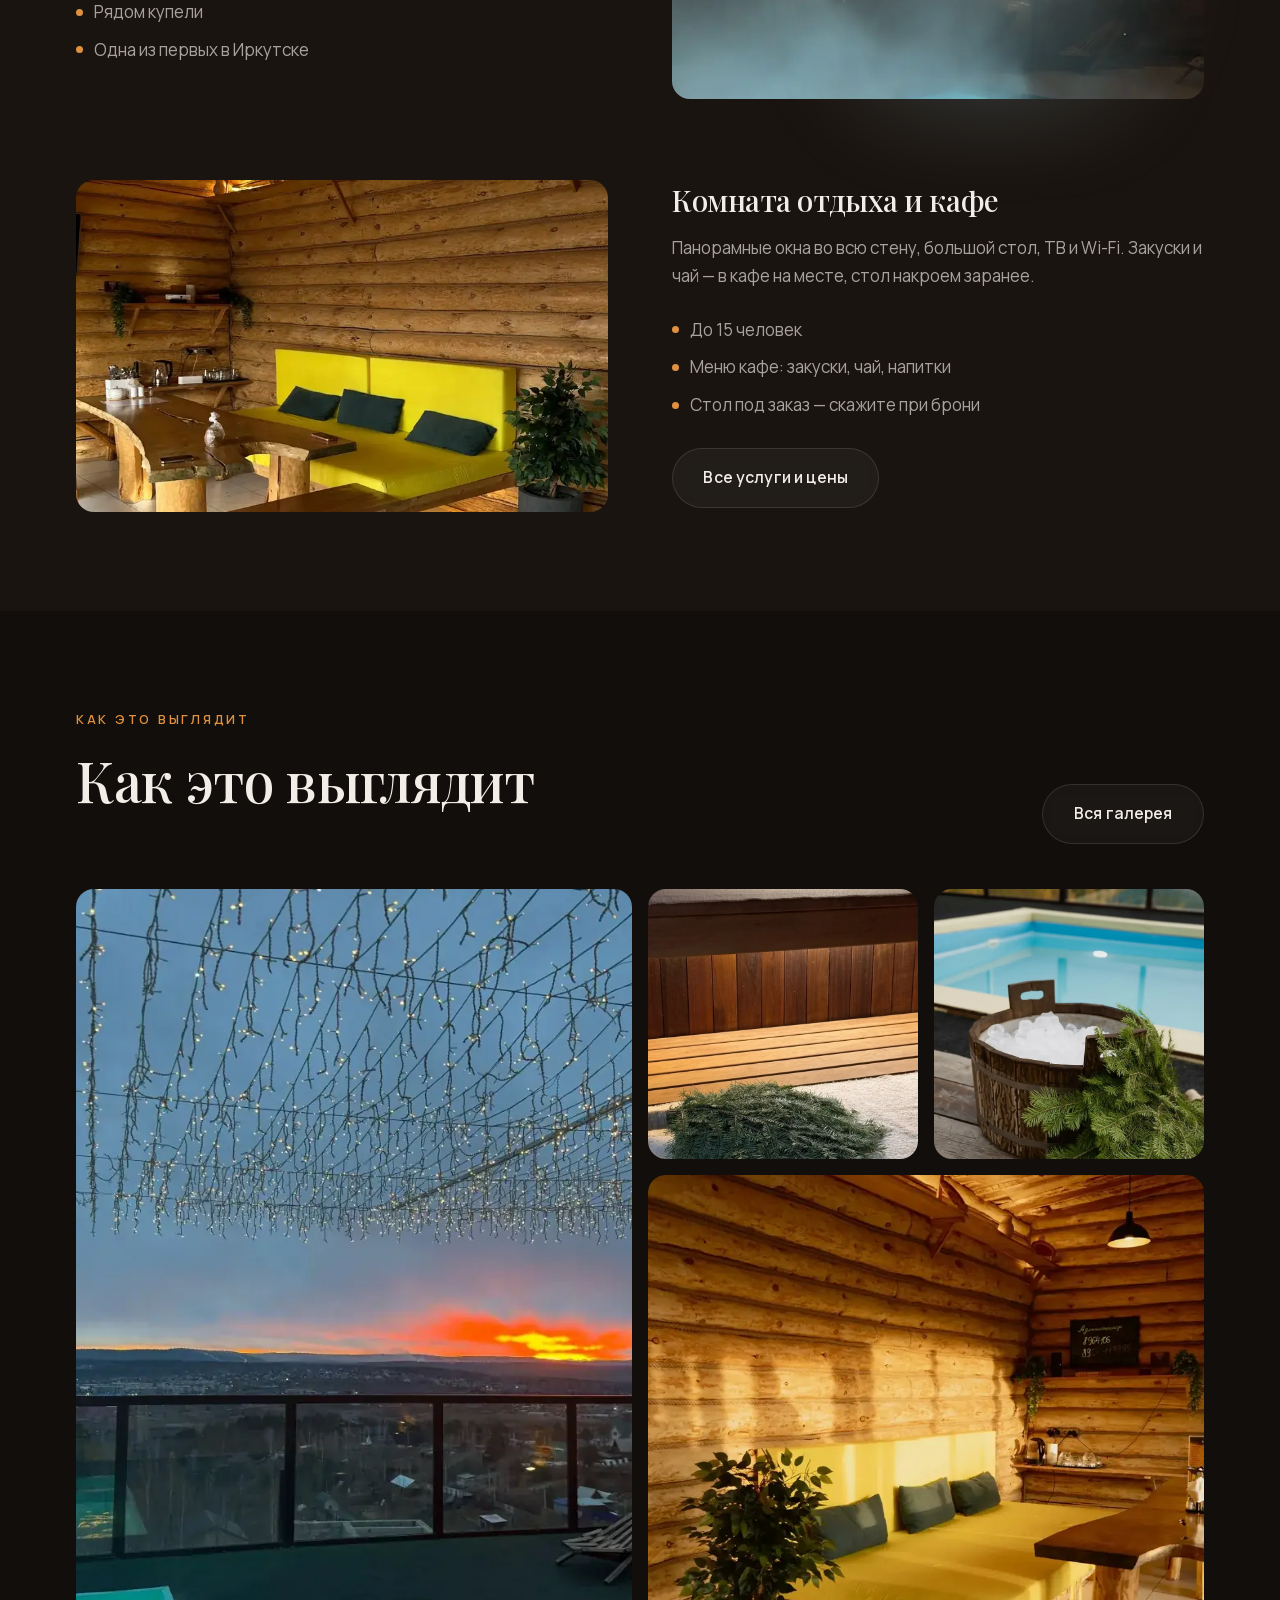
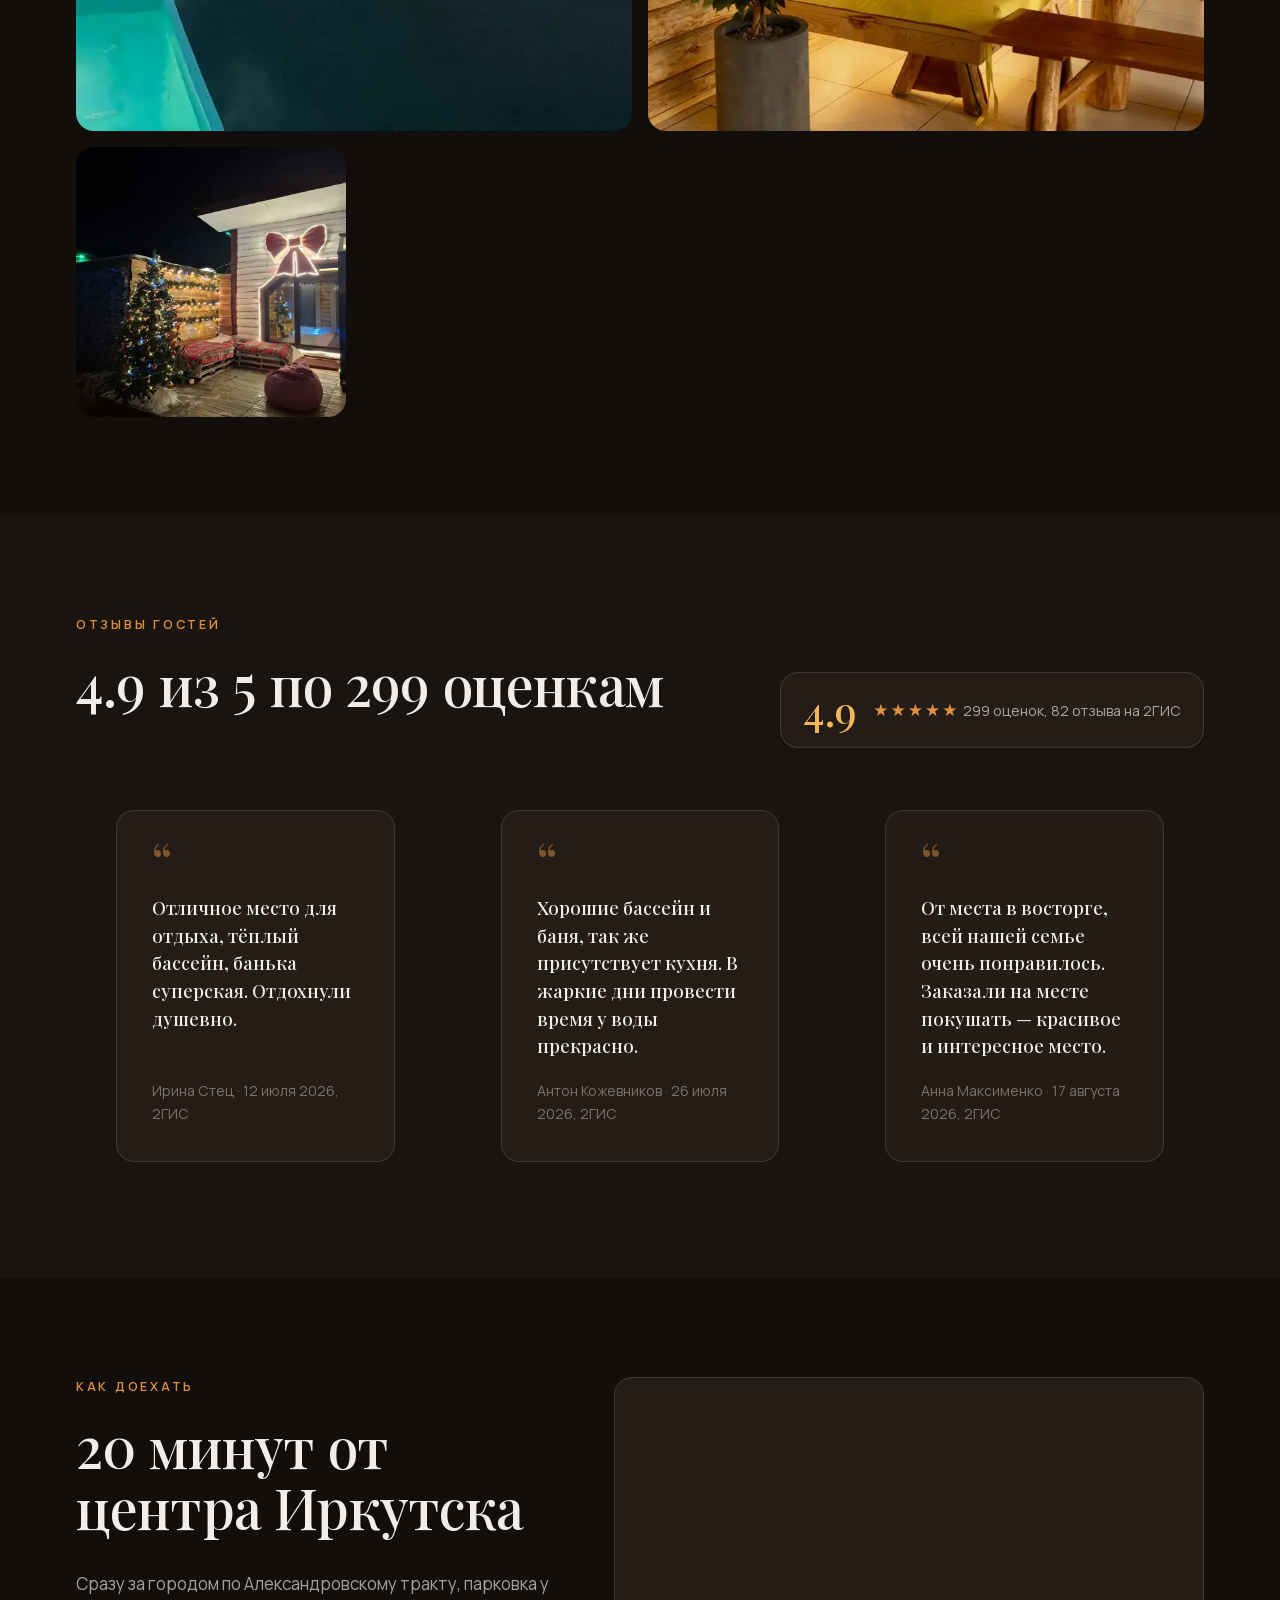
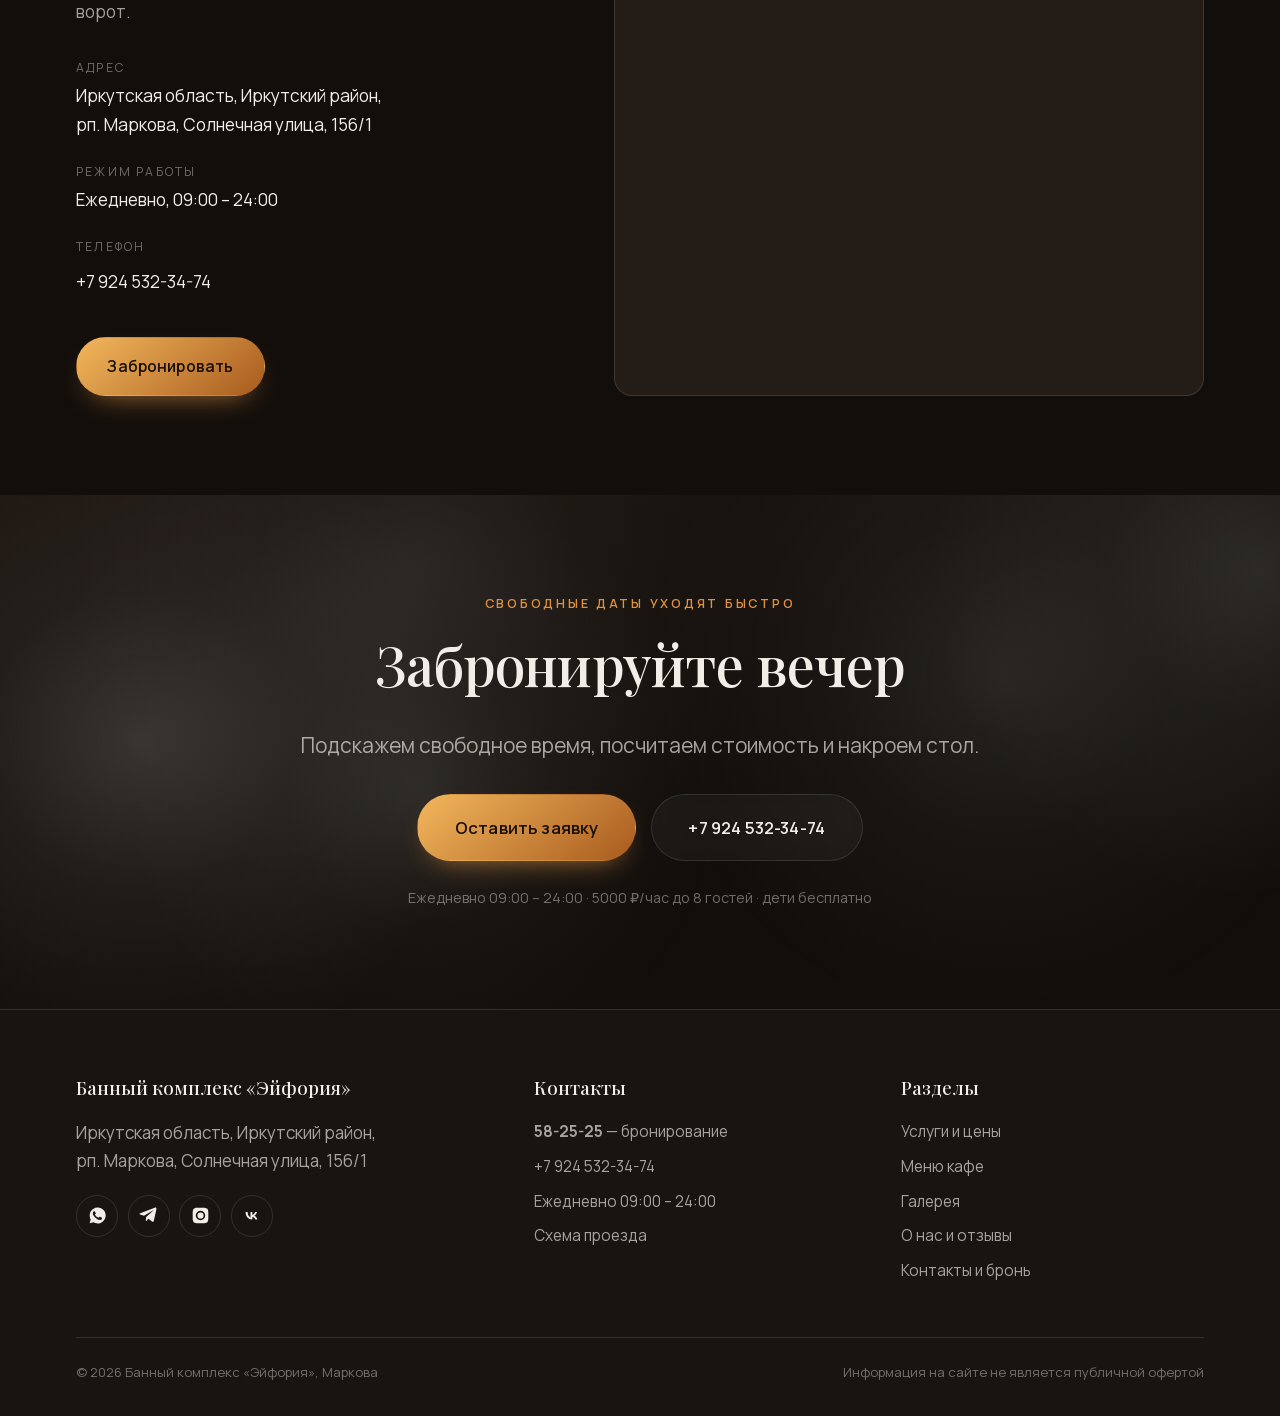
==== commit 2e507f39: "Подсказки в полях ещё бледнее: 0.26 -> 0.17 Co-Authored-By: Claude Opus 5 <noreply@anthropic.com>" ====
--- a/index.html
+++ b/index.html
@@ -29,13 +29,13 @@
 <link rel="icon" href="favicon.ico" sizes="32x32">
 <!-- Иконка для «На экран Домой» на айфоне -->
 <link rel="apple-touch-icon" href="apple-touch-icon.png">
-<link rel="stylesheet" href="assets/css/fonts.css?v=34">
-<link rel="stylesheet" href="vendor/lenis.css?v=34">
-<link rel="stylesheet" href="assets/css/base.css?v=34">
-<link rel="stylesheet" href="assets/css/layout.css?v=34">
-<link rel="stylesheet" href="assets/css/components.css?v=34">
-<link rel="stylesheet" href="assets/css/sections.css?v=34">
-<link rel="stylesheet" href="assets/css/pages.css?v=34">
+<link rel="stylesheet" href="assets/css/fonts.css?v=35">
+<link rel="stylesheet" href="vendor/lenis.css?v=35">
+<link rel="stylesheet" href="assets/css/base.css?v=35">
+<link rel="stylesheet" href="assets/css/layout.css?v=35">
+<link rel="stylesheet" href="assets/css/components.css?v=35">
+<link rel="stylesheet" href="assets/css/sections.css?v=35">
+<link rel="stylesheet" href="assets/css/pages.css?v=35">
 
 <!-- Прячем блоки до инициализации анимации, но только если JS включён -->
 <script>document.documentElement.classList.add('js-reveal-ready');</script>
@@ -533,19 +533,19 @@
   </ul>
 </div>
 
-<script src="vendor/gsap.min.js?v=34" defer></script>
-<script src="vendor/ScrollTrigger.min.js?v=34" defer></script>
-<script src="vendor/lenis.min.js?v=34" defer></script>
-<script src="assets/js/motion.js?v=34" defer></script>
-<script src="assets/js/lenis-init.js?v=34" defer></script>
-<script src="assets/js/reveal.js?v=34" defer></script>
-<script src="assets/js/fx/ripple.js?v=34" defer></script>
-<script src="assets/js/fx/steam.js?v=34" defer></script>
-<script src="assets/js/fx/embers.js?v=34" defer></script>
-<script src="assets/js/hero-video.js?v=34" defer></script>
-<script src="assets/js/lightbox.js?v=34" defer></script>
-<script src="assets/js/booking-form.js?v=34" defer></script>
-<script src="assets/js/analytics.js?v=34" defer></script>
-<script src="assets/js/app.js?v=34" defer></script>
+<script src="vendor/gsap.min.js?v=35" defer></script>
+<script src="vendor/ScrollTrigger.min.js?v=35" defer></script>
+<script src="vendor/lenis.min.js?v=35" defer></script>
+<script src="assets/js/motion.js?v=35" defer></script>
+<script src="assets/js/lenis-init.js?v=35" defer></script>
+<script src="assets/js/reveal.js?v=35" defer></script>
+<script src="assets/js/fx/ripple.js?v=35" defer></script>
+<script src="assets/js/fx/steam.js?v=35" defer></script>
+<script src="assets/js/fx/embers.js?v=35" defer></script>
+<script src="assets/js/hero-video.js?v=35" defer></script>
+<script src="assets/js/lightbox.js?v=35" defer></script>
+<script src="assets/js/booking-form.js?v=35" defer></script>
+<script src="assets/js/analytics.js?v=35" defer></script>
+<script src="assets/js/app.js?v=35" defer></script>
 </body>
 </html>
--- a/assets/css/pages.css
+++ b/assets/css/pages.css
@@ -425,12 +425,12 @@
    и не понимали, что поле пустое. Делаем её заметно бледнее и курсивом. */
 .field input::placeholder,
 .field textarea::placeholder {
-  color: rgba(242, 237, 231, 0.26);
+  color: rgba(242, 237, 231, 0.17);
   font-style: italic;
   opacity: 1;                     /* Firefox сам приглушает — не даём дважды */
 }
 .field input:focus::placeholder,
-.field textarea:focus::placeholder { color: rgba(242, 237, 231, 0.18); }
+.field textarea:focus::placeholder { color: rgba(242, 237, 231, 0.11); }
 
 .field input:focus,
 .field select:focus,
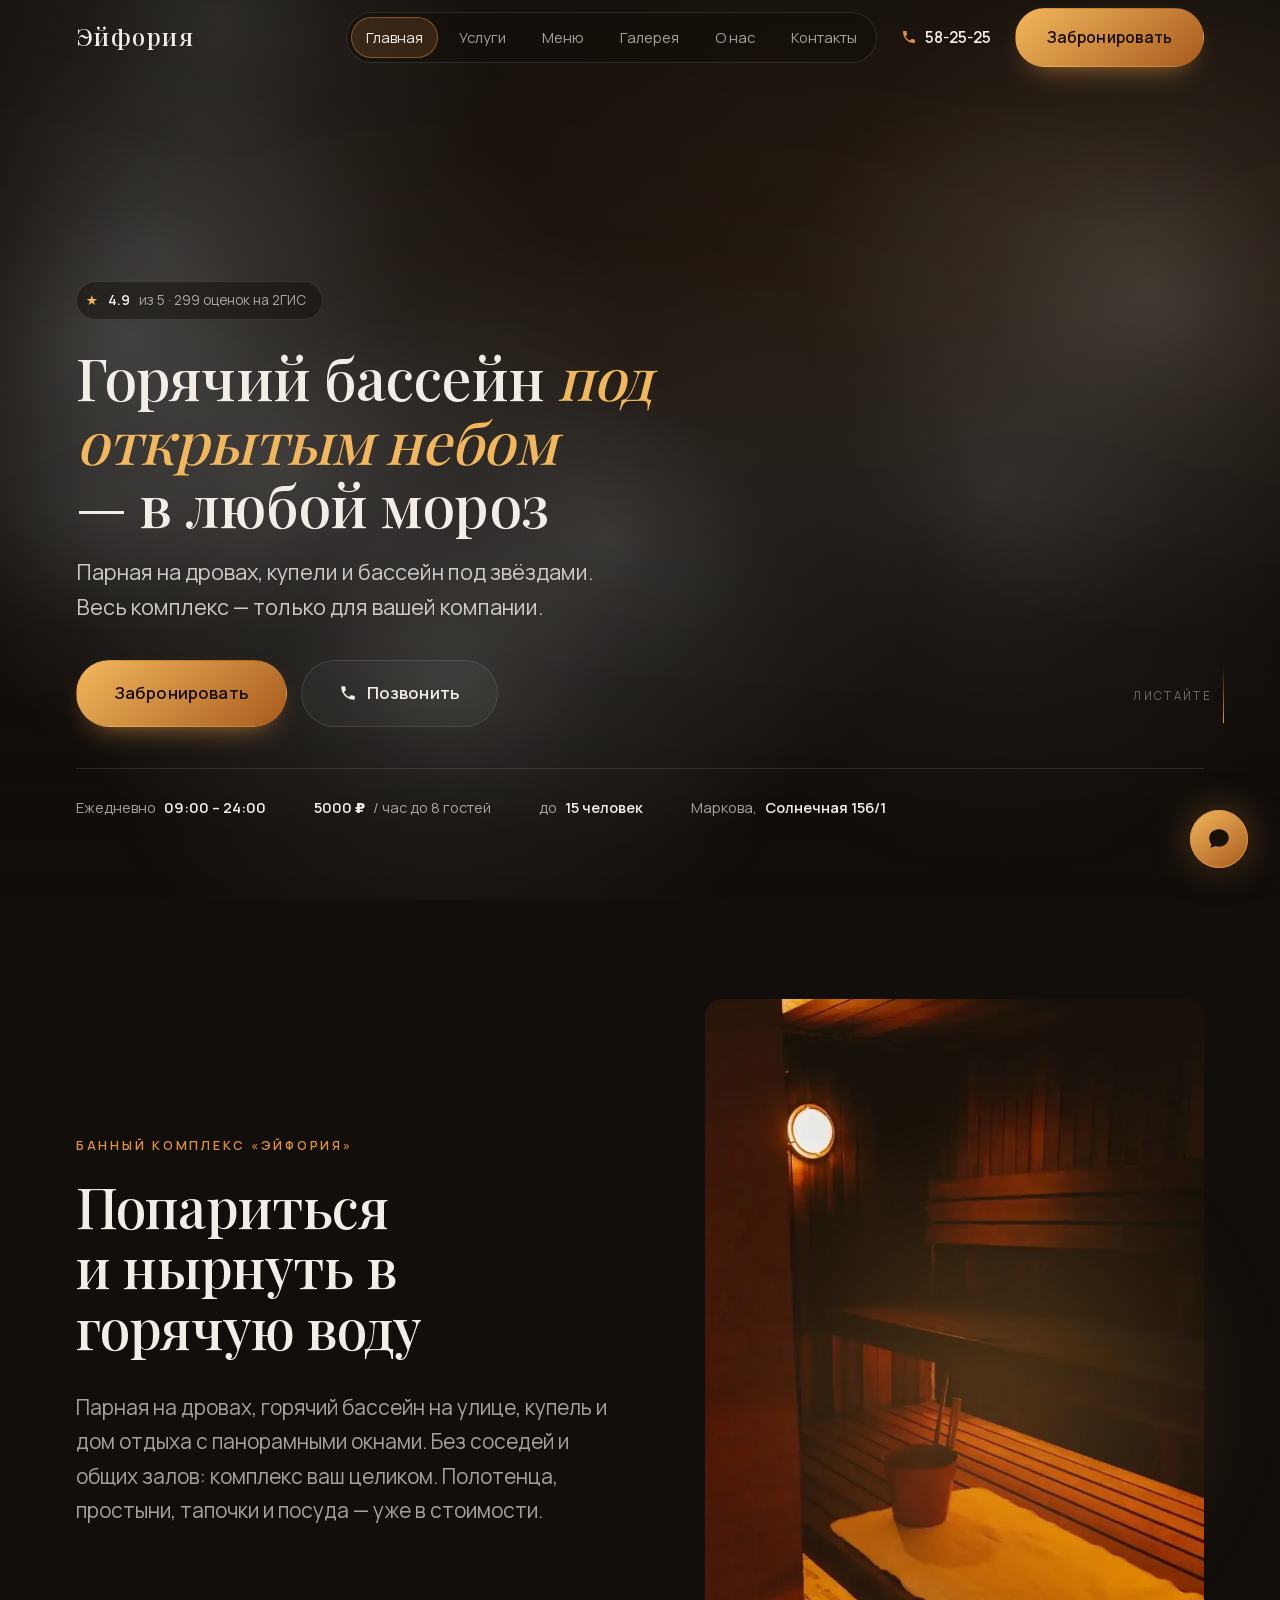
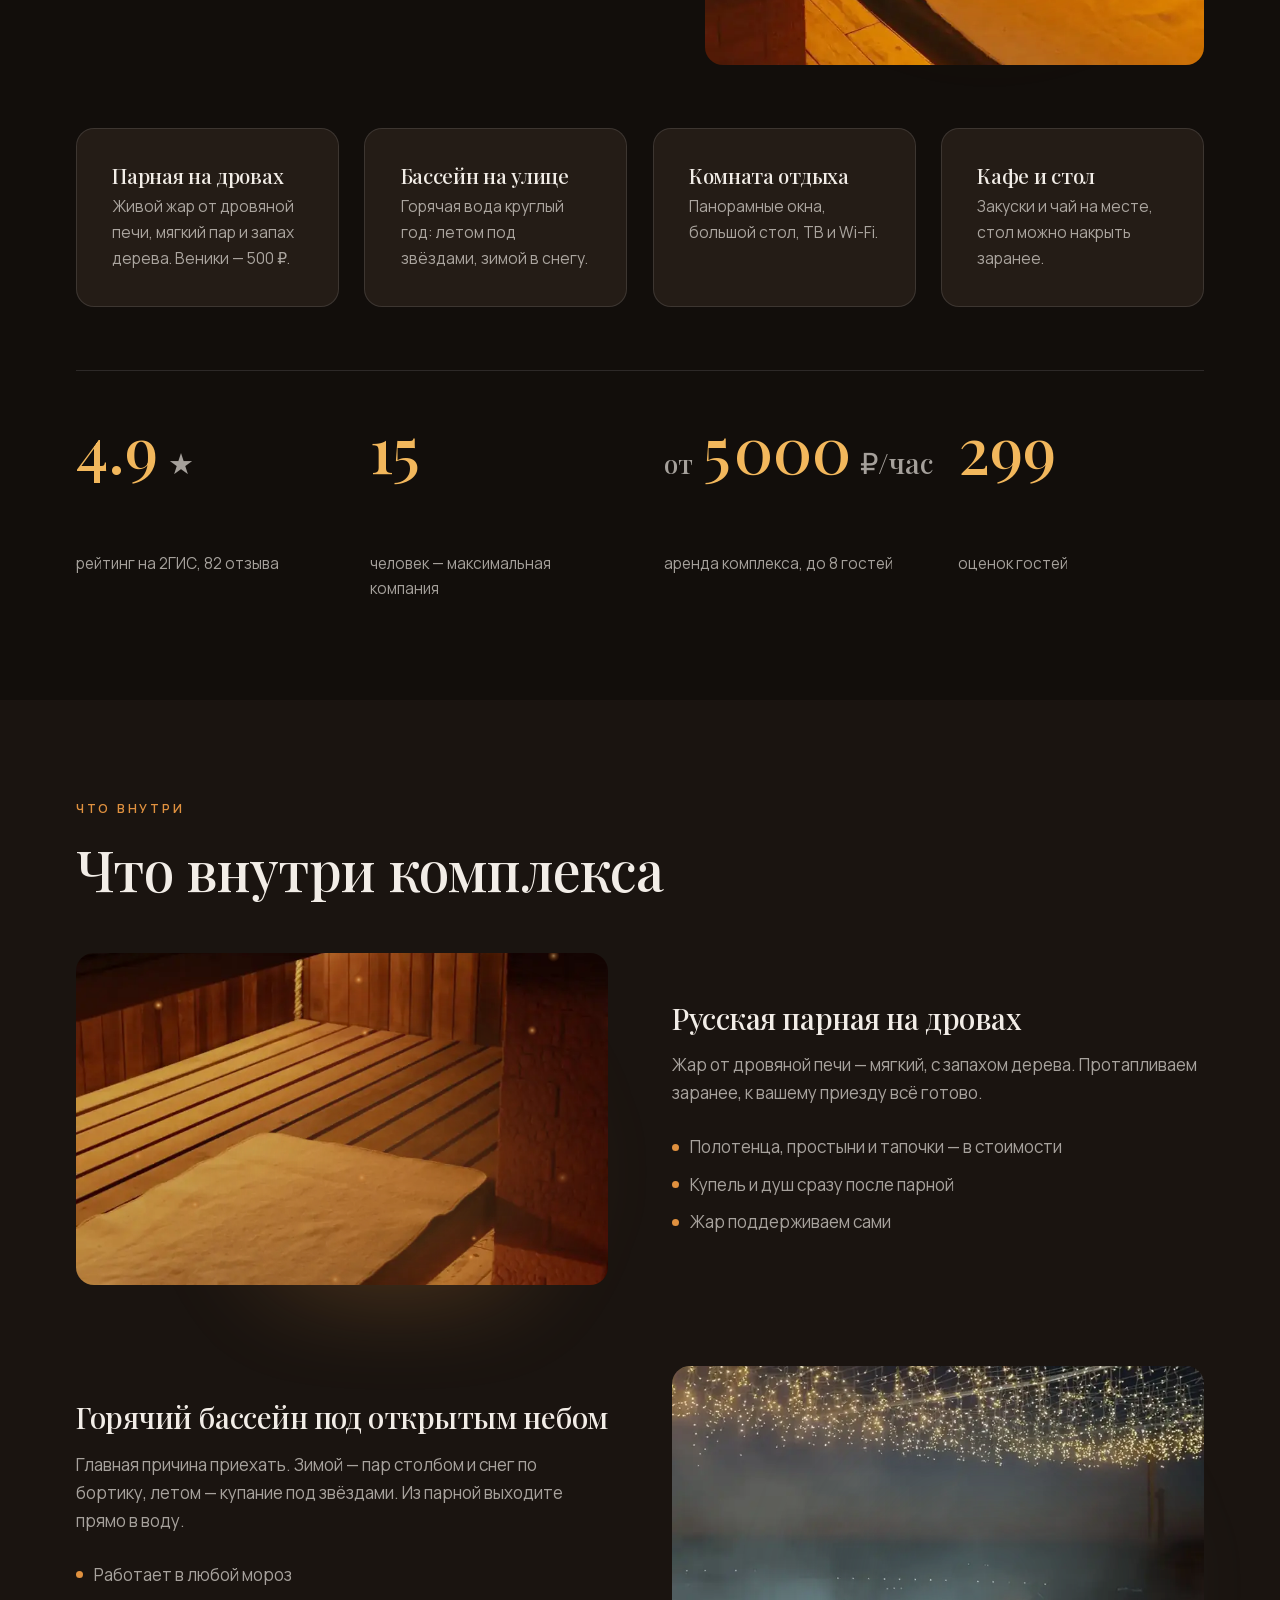
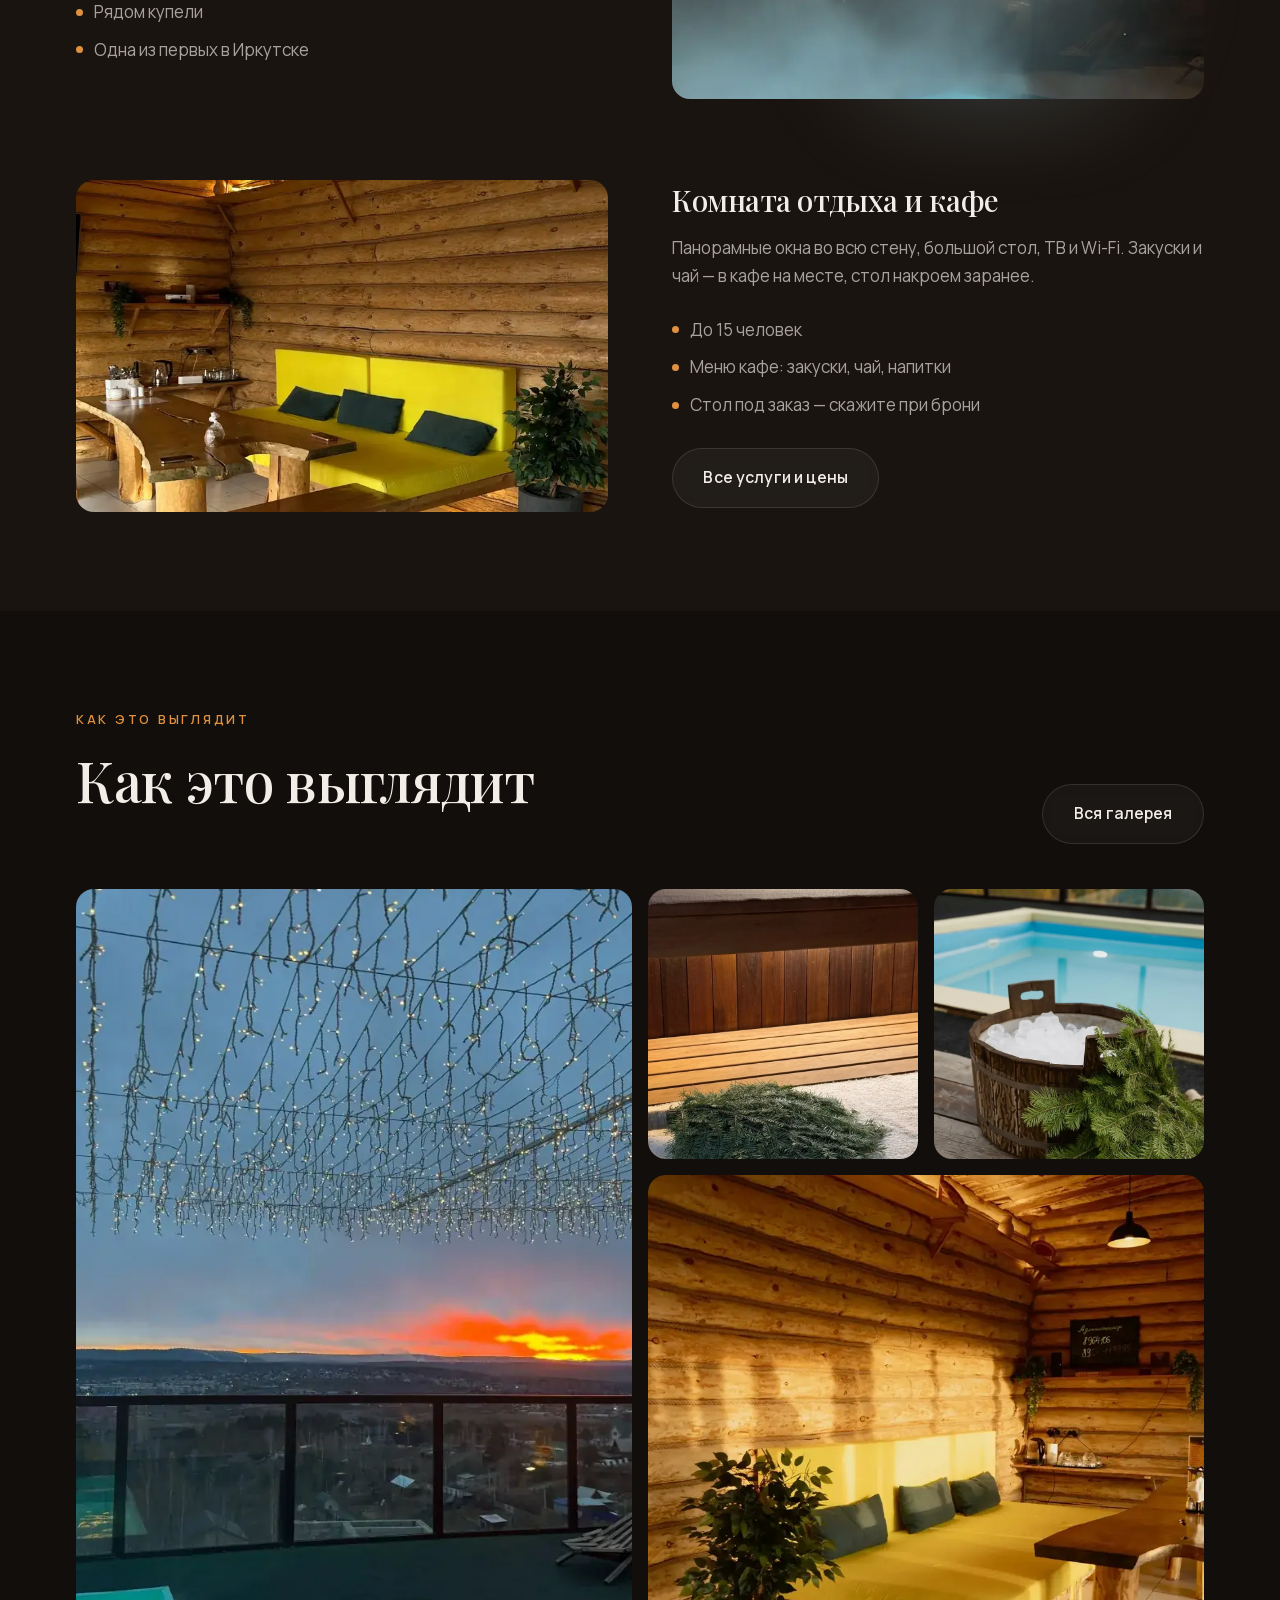
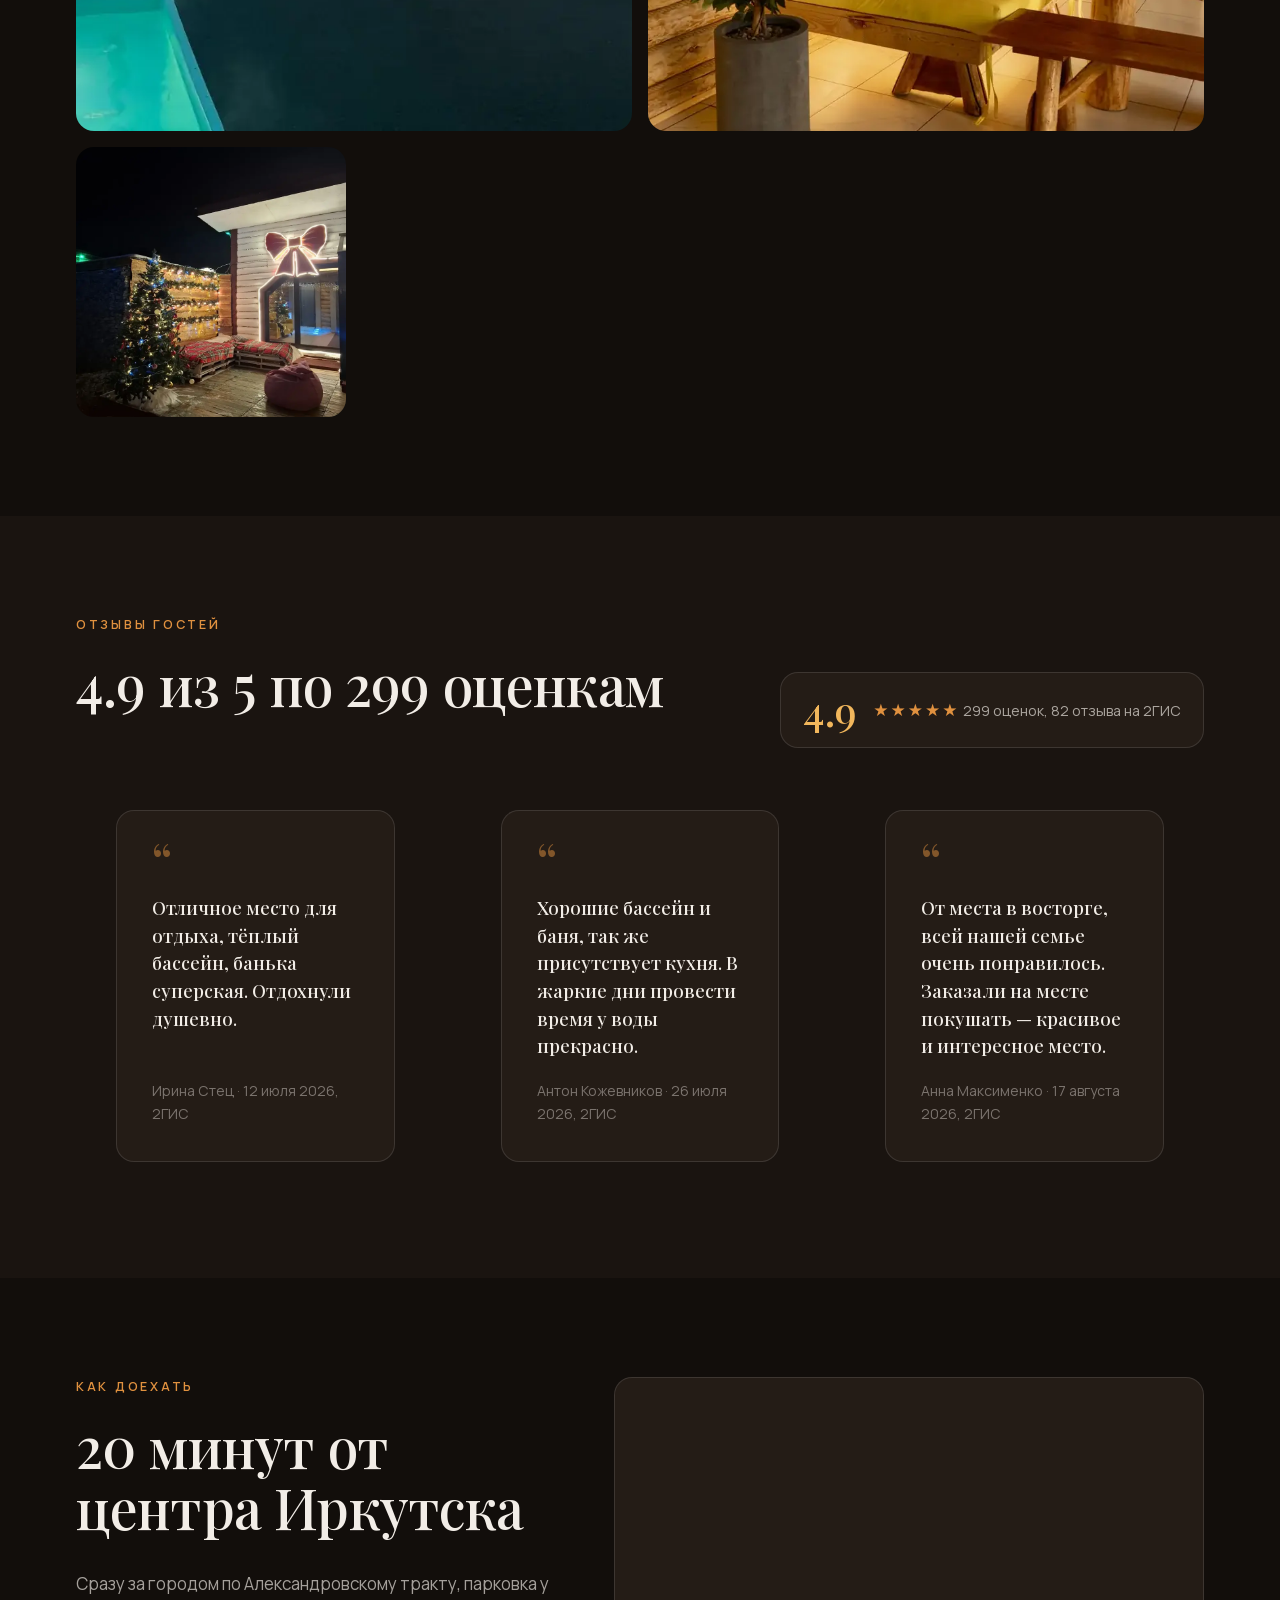
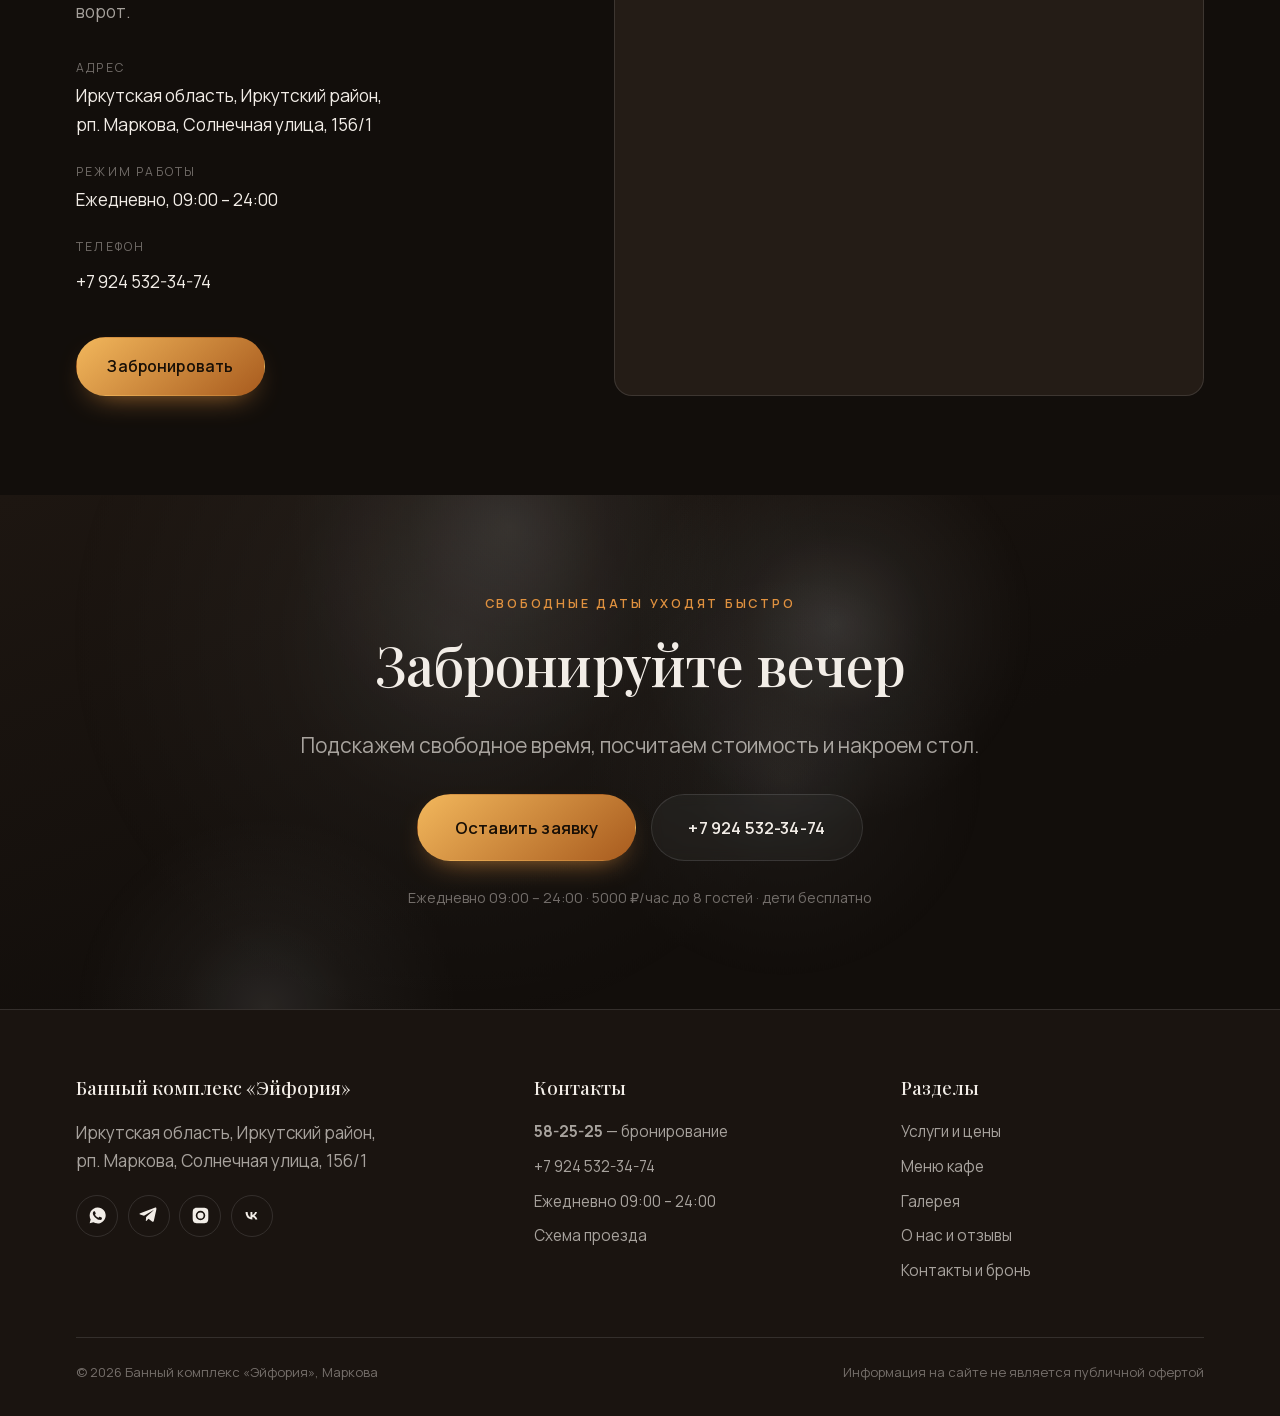
==== commit a97bef97: "Подсказки в полях почти прозрачные: 0.17 -> 0.10 Co-Authored-By: Claude Opus 5 <noreply@anthropic.co" ====
--- a/index.html
+++ b/index.html
@@ -29,13 +29,13 @@
 <link rel="icon" href="favicon.ico" sizes="32x32">
 <!-- Иконка для «На экран Домой» на айфоне -->
 <link rel="apple-touch-icon" href="apple-touch-icon.png">
-<link rel="stylesheet" href="assets/css/fonts.css?v=35">
-<link rel="stylesheet" href="vendor/lenis.css?v=35">
-<link rel="stylesheet" href="assets/css/base.css?v=35">
-<link rel="stylesheet" href="assets/css/layout.css?v=35">
-<link rel="stylesheet" href="assets/css/components.css?v=35">
-<link rel="stylesheet" href="assets/css/sections.css?v=35">
-<link rel="stylesheet" href="assets/css/pages.css?v=35">
+<link rel="stylesheet" href="assets/css/fonts.css?v=36">
+<link rel="stylesheet" href="vendor/lenis.css?v=36">
+<link rel="stylesheet" href="assets/css/base.css?v=36">
+<link rel="stylesheet" href="assets/css/layout.css?v=36">
+<link rel="stylesheet" href="assets/css/components.css?v=36">
+<link rel="stylesheet" href="assets/css/sections.css?v=36">
+<link rel="stylesheet" href="assets/css/pages.css?v=36">
 
 <!-- Прячем блоки до инициализации анимации, но только если JS включён -->
 <script>document.documentElement.classList.add('js-reveal-ready');</script>
@@ -533,19 +533,19 @@
   </ul>
 </div>
 
-<script src="vendor/gsap.min.js?v=35" defer></script>
-<script src="vendor/ScrollTrigger.min.js?v=35" defer></script>
-<script src="vendor/lenis.min.js?v=35" defer></script>
-<script src="assets/js/motion.js?v=35" defer></script>
-<script src="assets/js/lenis-init.js?v=35" defer></script>
-<script src="assets/js/reveal.js?v=35" defer></script>
-<script src="assets/js/fx/ripple.js?v=35" defer></script>
-<script src="assets/js/fx/steam.js?v=35" defer></script>
-<script src="assets/js/fx/embers.js?v=35" defer></script>
-<script src="assets/js/hero-video.js?v=35" defer></script>
-<script src="assets/js/lightbox.js?v=35" defer></script>
-<script src="assets/js/booking-form.js?v=35" defer></script>
-<script src="assets/js/analytics.js?v=35" defer></script>
-<script src="assets/js/app.js?v=35" defer></script>
+<script src="vendor/gsap.min.js?v=36" defer></script>
+<script src="vendor/ScrollTrigger.min.js?v=36" defer></script>
+<script src="vendor/lenis.min.js?v=36" defer></script>
+<script src="assets/js/motion.js?v=36" defer></script>
+<script src="assets/js/lenis-init.js?v=36" defer></script>
+<script src="assets/js/reveal.js?v=36" defer></script>
+<script src="assets/js/fx/ripple.js?v=36" defer></script>
+<script src="assets/js/fx/steam.js?v=36" defer></script>
+<script src="assets/js/fx/embers.js?v=36" defer></script>
+<script src="assets/js/hero-video.js?v=36" defer></script>
+<script src="assets/js/lightbox.js?v=36" defer></script>
+<script src="assets/js/booking-form.js?v=36" defer></script>
+<script src="assets/js/analytics.js?v=36" defer></script>
+<script src="assets/js/app.js?v=36" defer></script>
 </body>
 </html>
--- a/assets/css/pages.css
+++ b/assets/css/pages.css
@@ -425,12 +425,12 @@
    и не понимали, что поле пустое. Делаем её заметно бледнее и курсивом. */
 .field input::placeholder,
 .field textarea::placeholder {
-  color: rgba(242, 237, 231, 0.17);
+  color: rgba(242, 237, 231, 0.10);
   font-style: italic;
   opacity: 1;                     /* Firefox сам приглушает — не даём дважды */
 }
 .field input:focus::placeholder,
-.field textarea:focus::placeholder { color: rgba(242, 237, 231, 0.11); }
+.field textarea:focus::placeholder { color: rgba(242, 237, 231, 0.06); }
 
 .field input:focus,
 .field select:focus,
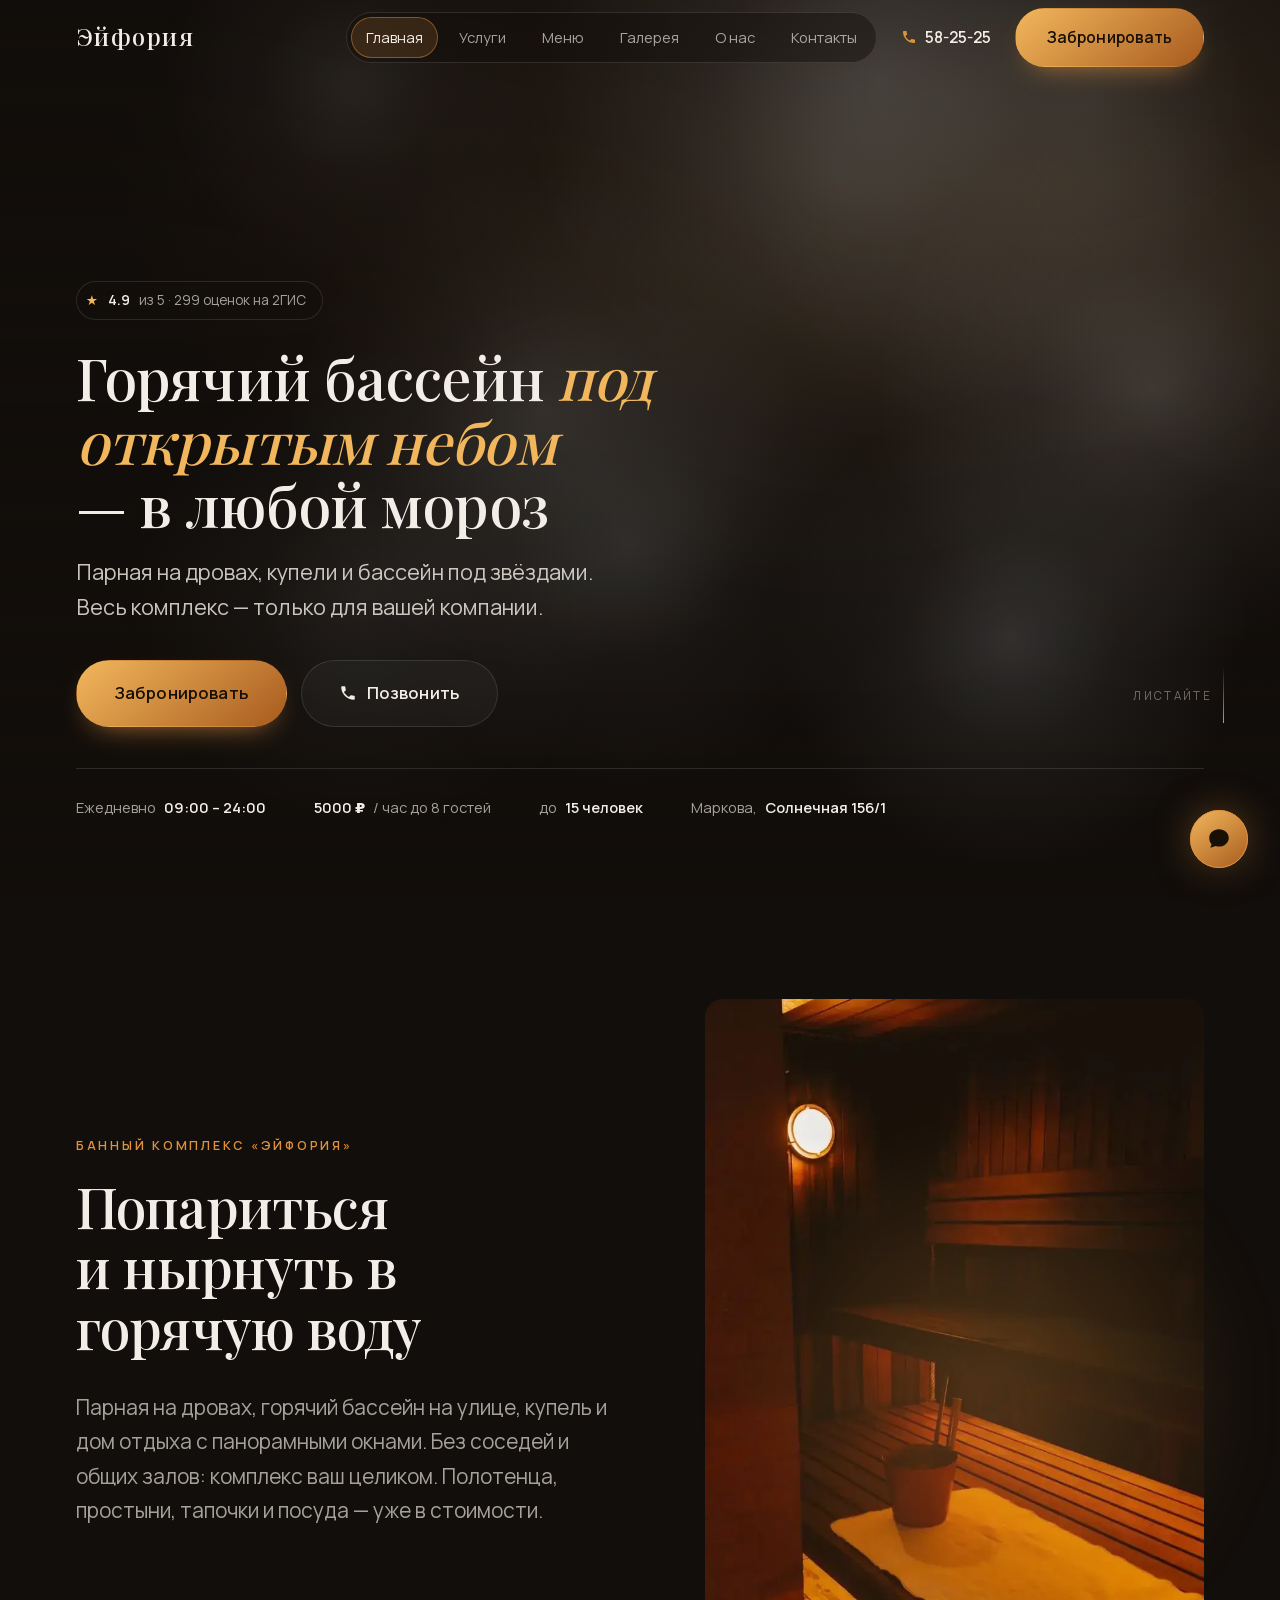
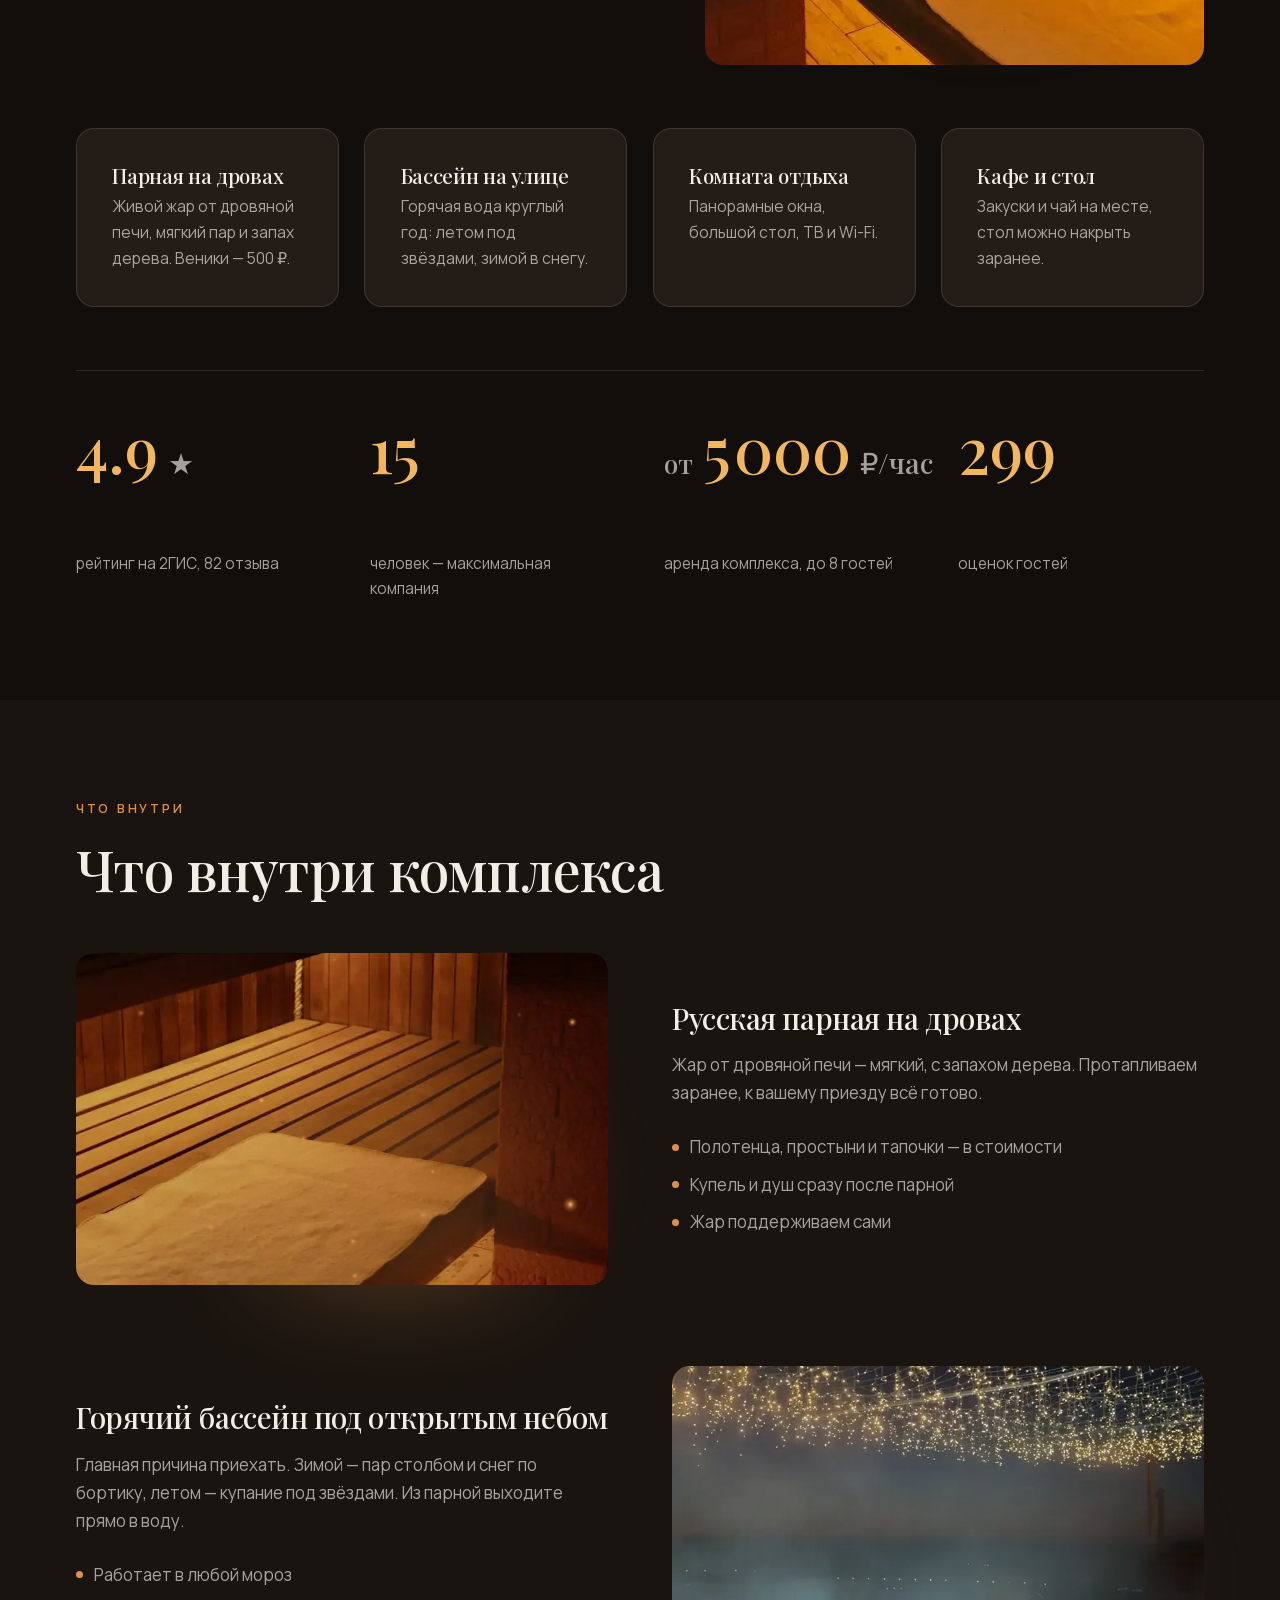
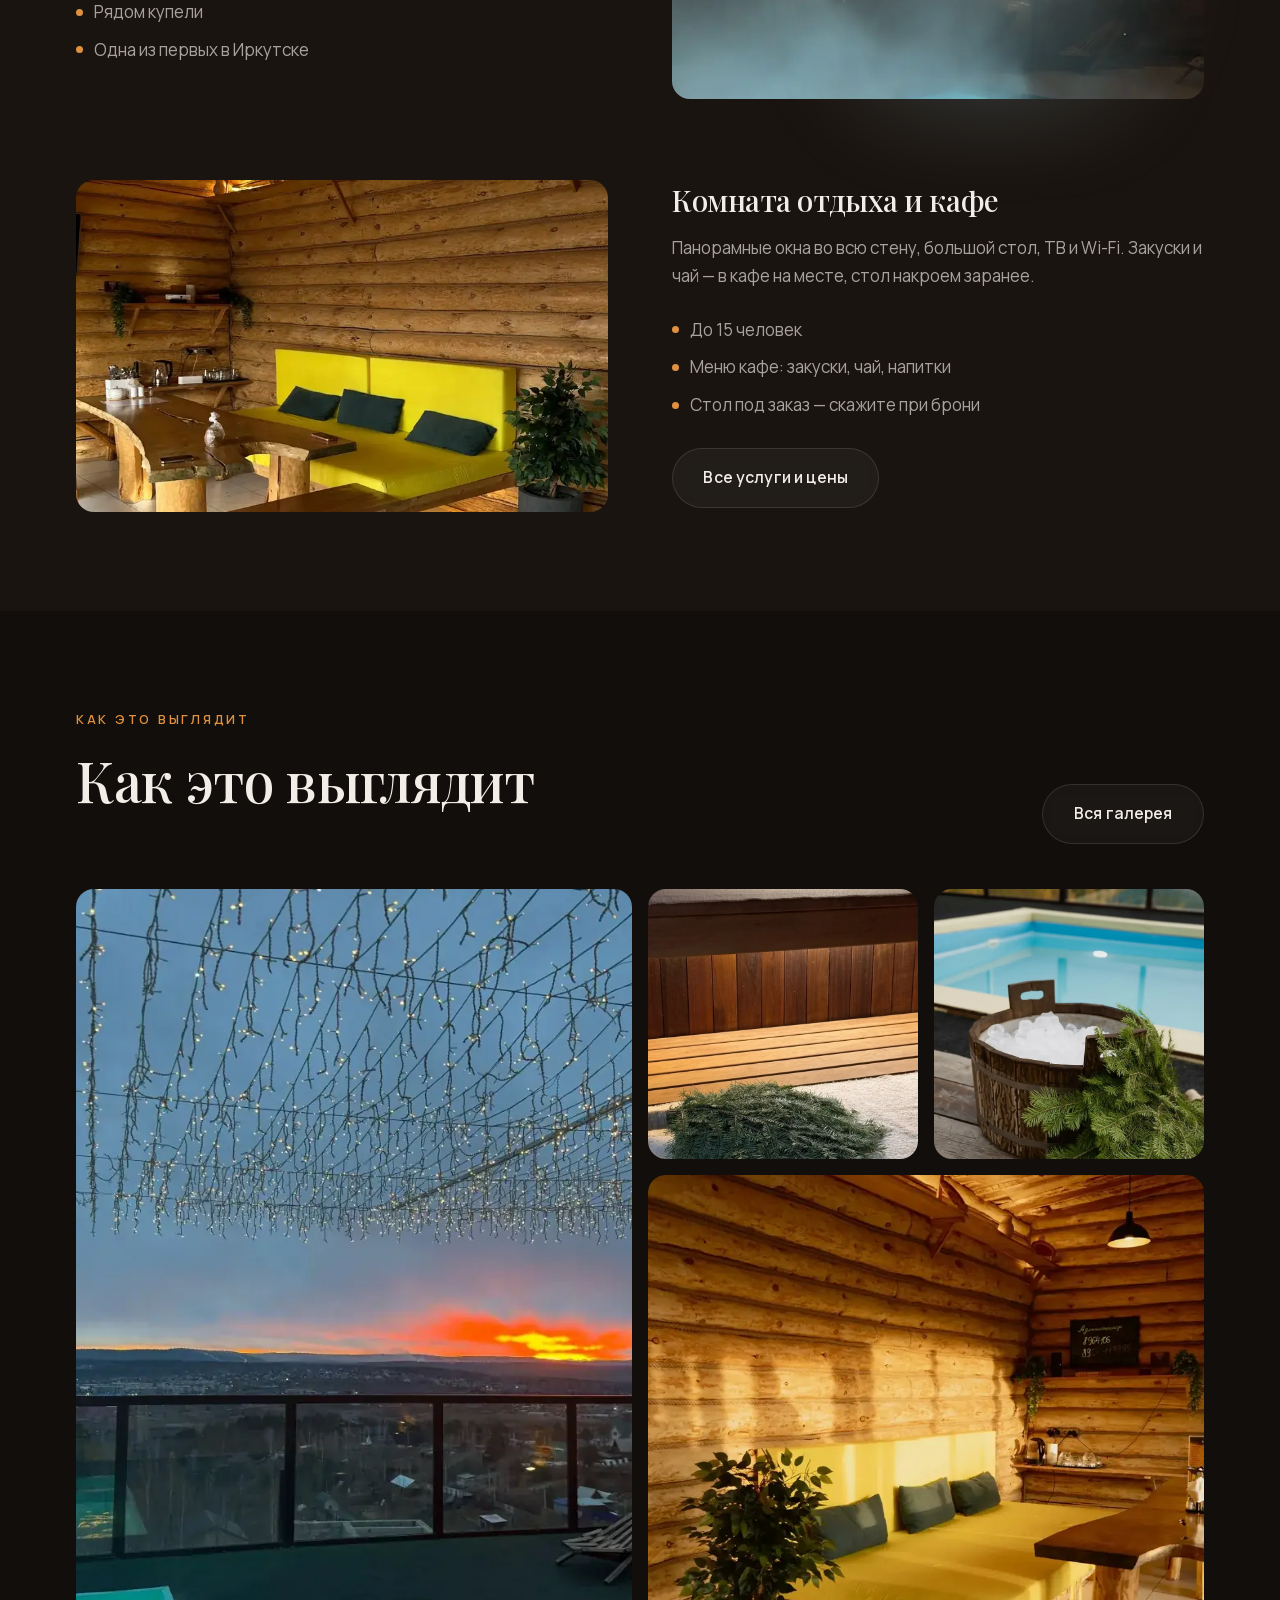
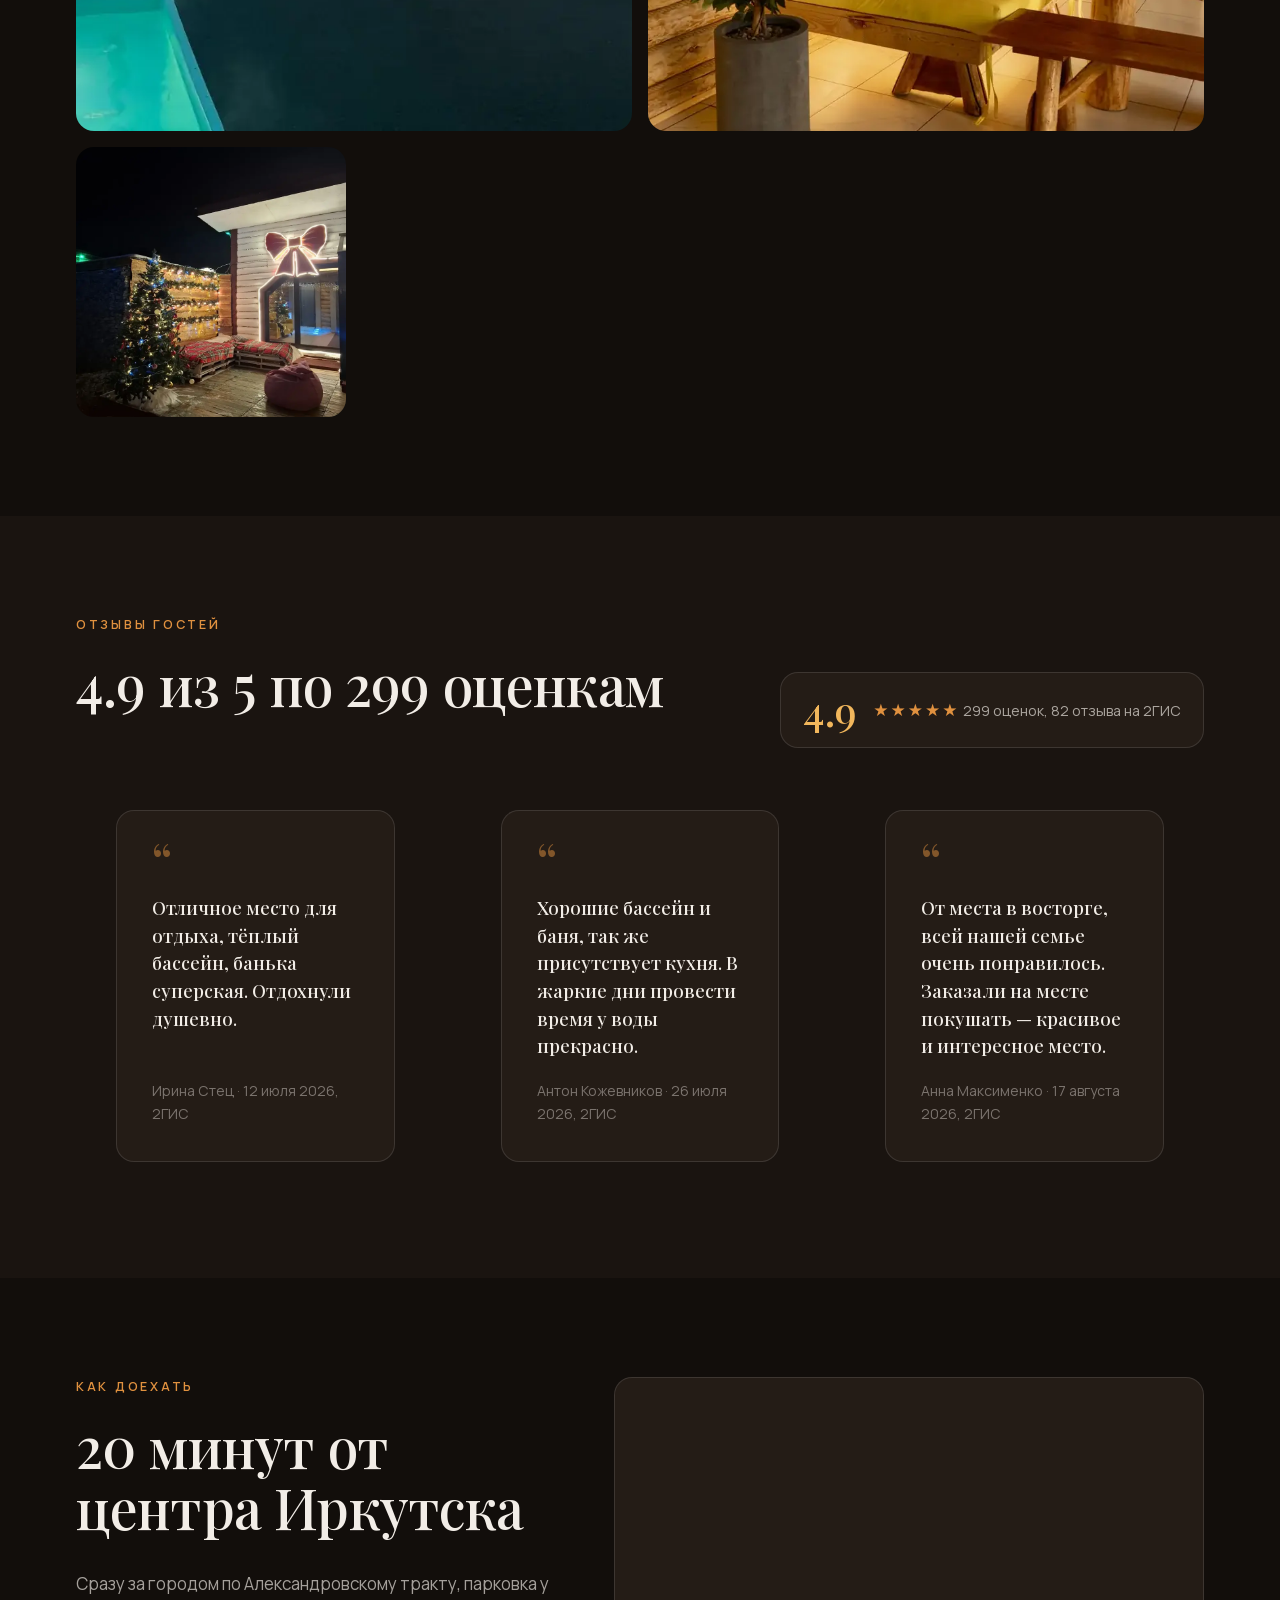
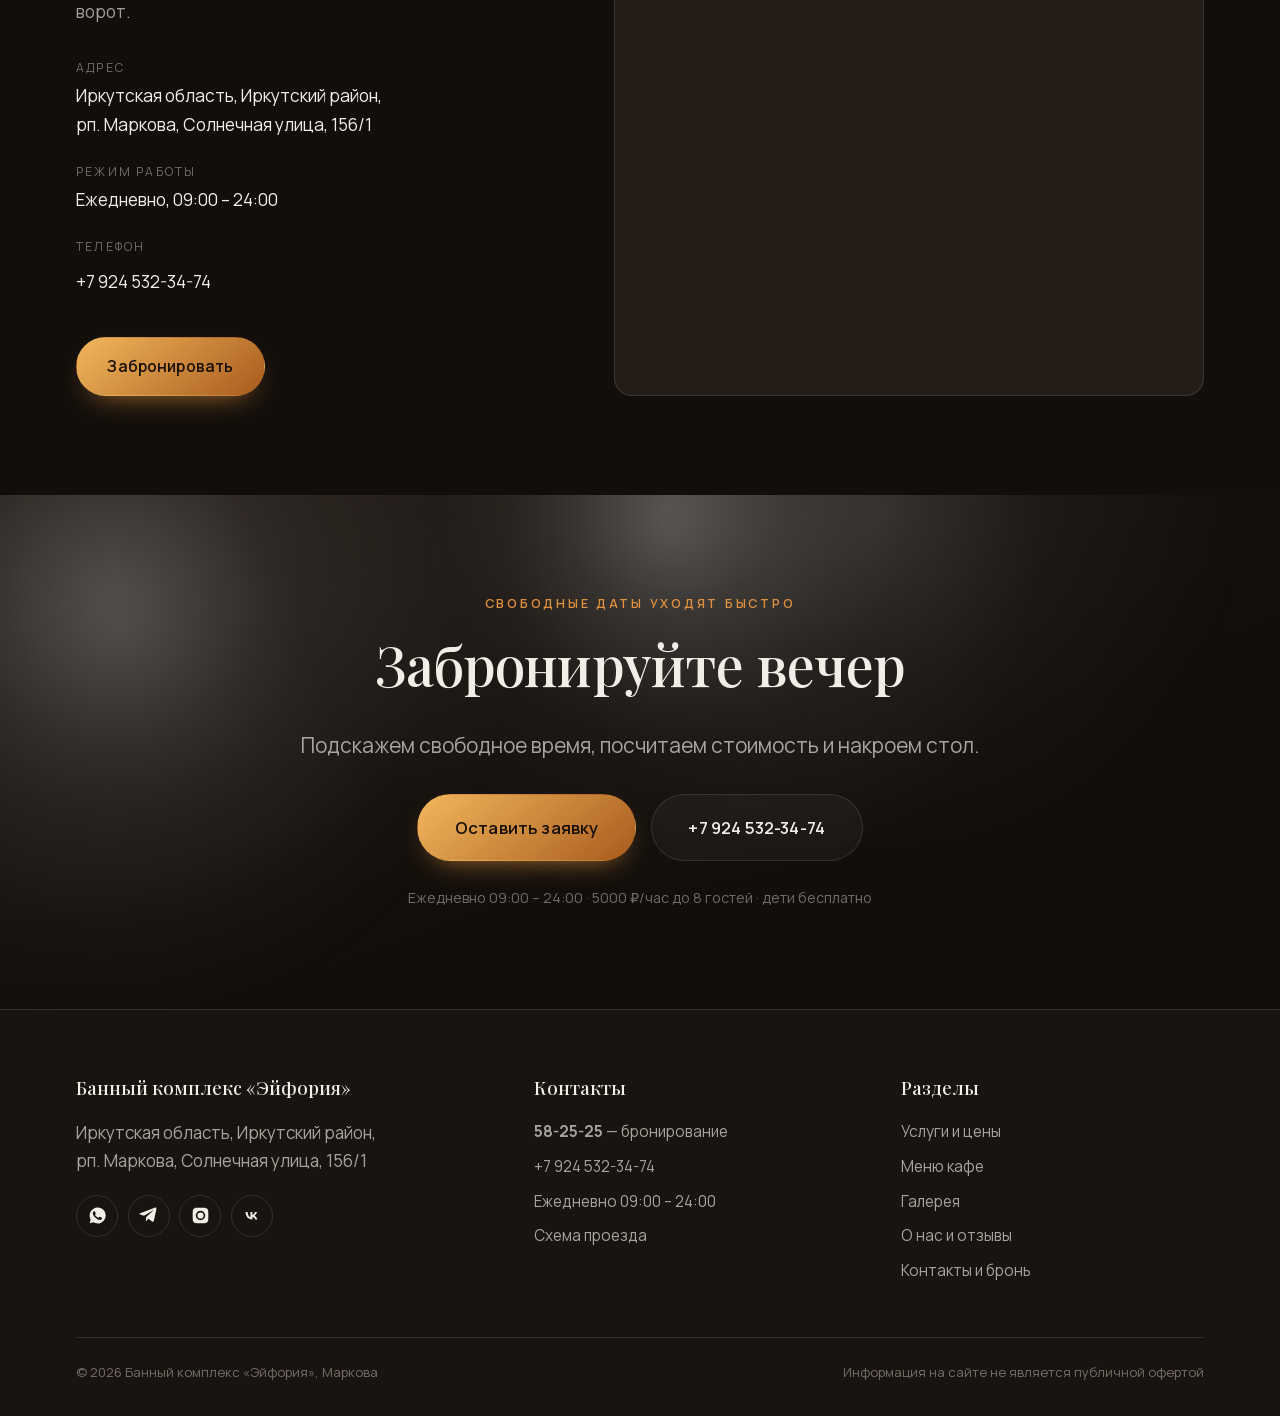
==== commit 010becd6: "Убраны примеры внутри полей формы «Иван» и «+7 (924) 000-00-00» читались как уже введённые значения," ====
--- a/index.html
+++ b/index.html
@@ -29,13 +29,13 @@
 <link rel="icon" href="favicon.ico" sizes="32x32">
 <!-- Иконка для «На экран Домой» на айфоне -->
 <link rel="apple-touch-icon" href="apple-touch-icon.png">
-<link rel="stylesheet" href="assets/css/fonts.css?v=36">
-<link rel="stylesheet" href="vendor/lenis.css?v=36">
-<link rel="stylesheet" href="assets/css/base.css?v=36">
-<link rel="stylesheet" href="assets/css/layout.css?v=36">
-<link rel="stylesheet" href="assets/css/components.css?v=36">
-<link rel="stylesheet" href="assets/css/sections.css?v=36">
-<link rel="stylesheet" href="assets/css/pages.css?v=36">
+<link rel="stylesheet" href="assets/css/fonts.css?v=37">
+<link rel="stylesheet" href="vendor/lenis.css?v=37">
+<link rel="stylesheet" href="assets/css/base.css?v=37">
+<link rel="stylesheet" href="assets/css/layout.css?v=37">
+<link rel="stylesheet" href="assets/css/components.css?v=37">
+<link rel="stylesheet" href="assets/css/sections.css?v=37">
+<link rel="stylesheet" href="assets/css/pages.css?v=37">
 
 <!-- Прячем блоки до инициализации анимации, но только если JS включён -->
 <script>document.documentElement.classList.add('js-reveal-ready');</script>
@@ -533,19 +533,19 @@
   </ul>
 </div>
 
-<script src="vendor/gsap.min.js?v=36" defer></script>
-<script src="vendor/ScrollTrigger.min.js?v=36" defer></script>
-<script src="vendor/lenis.min.js?v=36" defer></script>
-<script src="assets/js/motion.js?v=36" defer></script>
-<script src="assets/js/lenis-init.js?v=36" defer></script>
-<script src="assets/js/reveal.js?v=36" defer></script>
-<script src="assets/js/fx/ripple.js?v=36" defer></script>
-<script src="assets/js/fx/steam.js?v=36" defer></script>
-<script src="assets/js/fx/embers.js?v=36" defer></script>
-<script src="assets/js/hero-video.js?v=36" defer></script>
-<script src="assets/js/lightbox.js?v=36" defer></script>
-<script src="assets/js/booking-form.js?v=36" defer></script>
-<script src="assets/js/analytics.js?v=36" defer></script>
-<script src="assets/js/app.js?v=36" defer></script>
+<script src="vendor/gsap.min.js?v=37" defer></script>
+<script src="vendor/ScrollTrigger.min.js?v=37" defer></script>
+<script src="vendor/lenis.min.js?v=37" defer></script>
+<script src="assets/js/motion.js?v=37" defer></script>
+<script src="assets/js/lenis-init.js?v=37" defer></script>
+<script src="assets/js/reveal.js?v=37" defer></script>
+<script src="assets/js/fx/ripple.js?v=37" defer></script>
+<script src="assets/js/fx/steam.js?v=37" defer></script>
+<script src="assets/js/fx/embers.js?v=37" defer></script>
+<script src="assets/js/hero-video.js?v=37" defer></script>
+<script src="assets/js/lightbox.js?v=37" defer></script>
+<script src="assets/js/booking-form.js?v=37" defer></script>
+<script src="assets/js/analytics.js?v=37" defer></script>
+<script src="assets/js/app.js?v=37" defer></script>
 </body>
 </html>
--- a/assets/css/pages.css
+++ b/assets/css/pages.css
@@ -420,18 +420,6 @@
   font: inherit;
   transition: border-color var(--t-fast) var(--ease-out), background var(--t-fast) var(--ease-out);
 }
-/* Подсказка в поле должна читаться как подсказка, а не как введённое
-   значение: гости принимали «Иван» и «+7 (924) 000-00-00» за готовый текст
-   и не понимали, что поле пустое. Делаем её заметно бледнее и курсивом. */
-.field input::placeholder,
-.field textarea::placeholder {
-  color: rgba(242, 237, 231, 0.10);
-  font-style: italic;
-  opacity: 1;                     /* Firefox сам приглушает — не даём дважды */
-}
-.field input:focus::placeholder,
-.field textarea:focus::placeholder { color: rgba(242, 237, 231, 0.06); }
-
 .field input:focus,
 .field select:focus,
 .field textarea:focus {
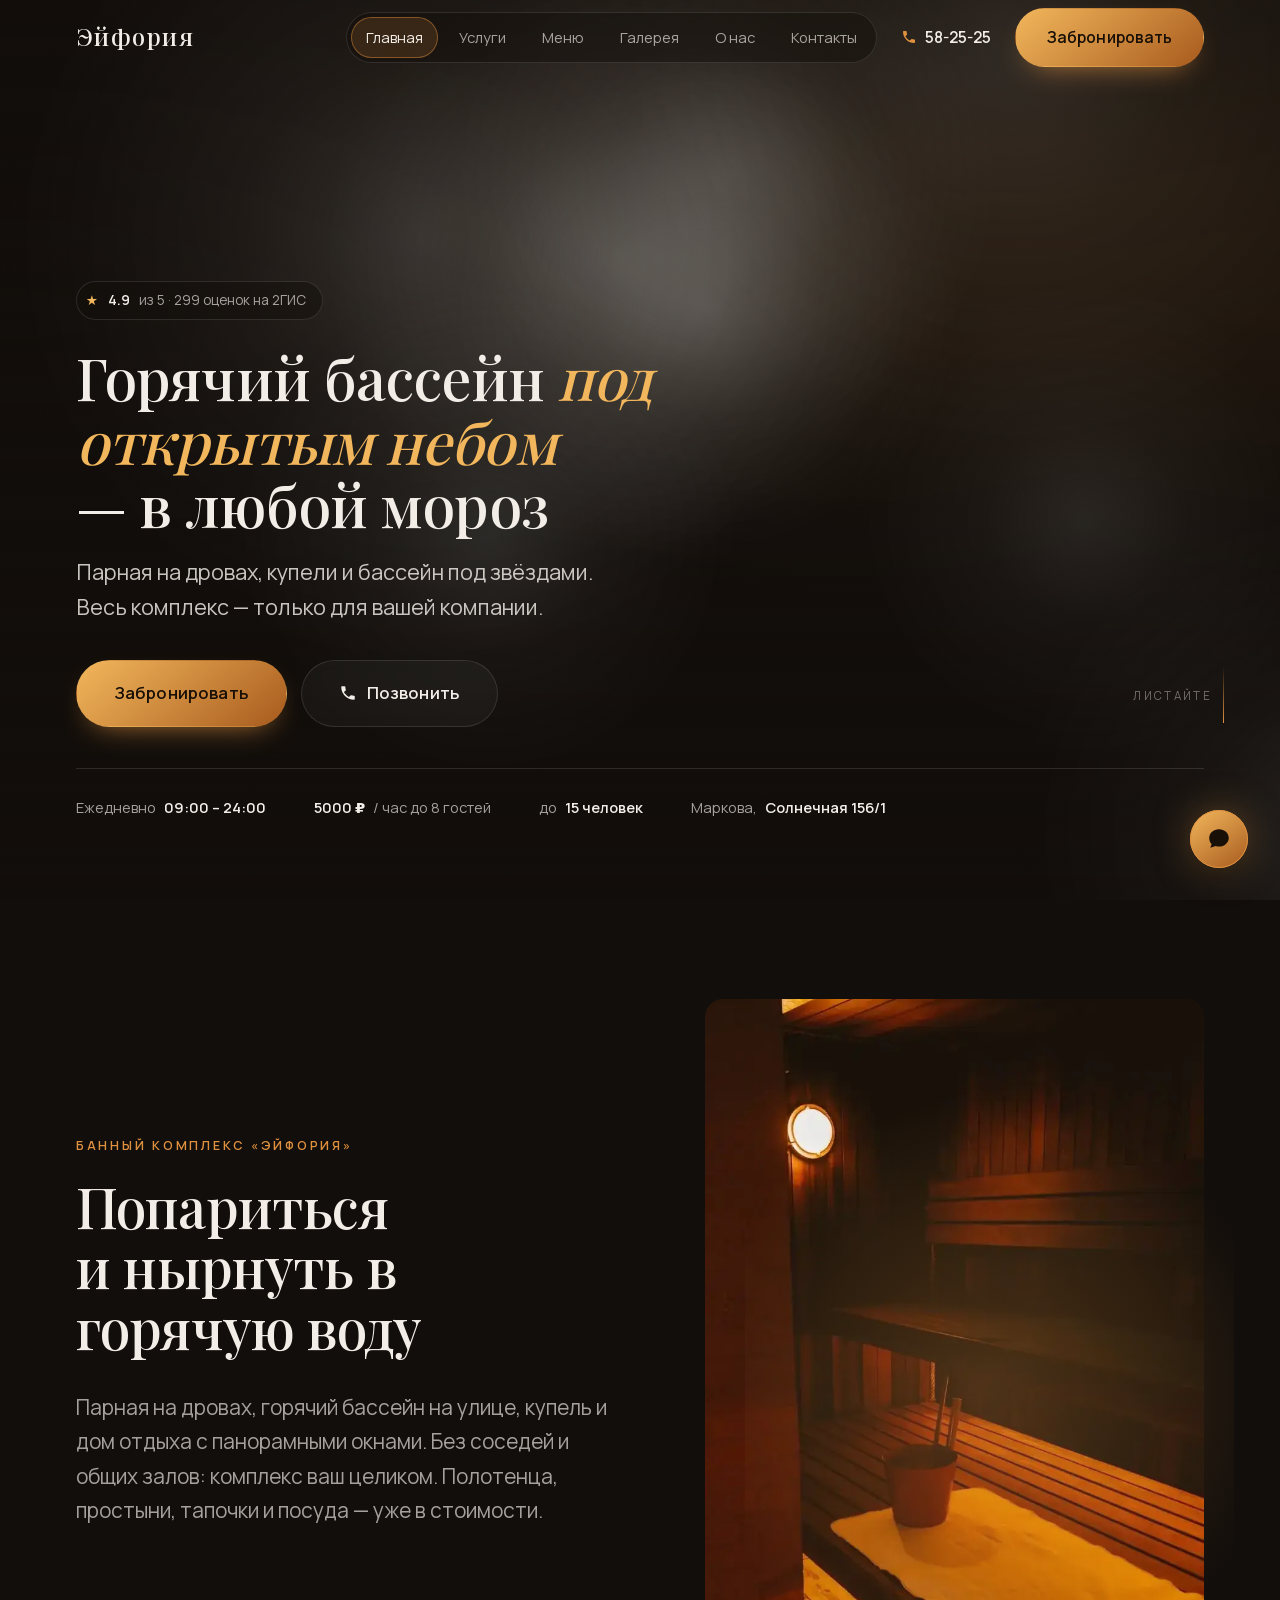
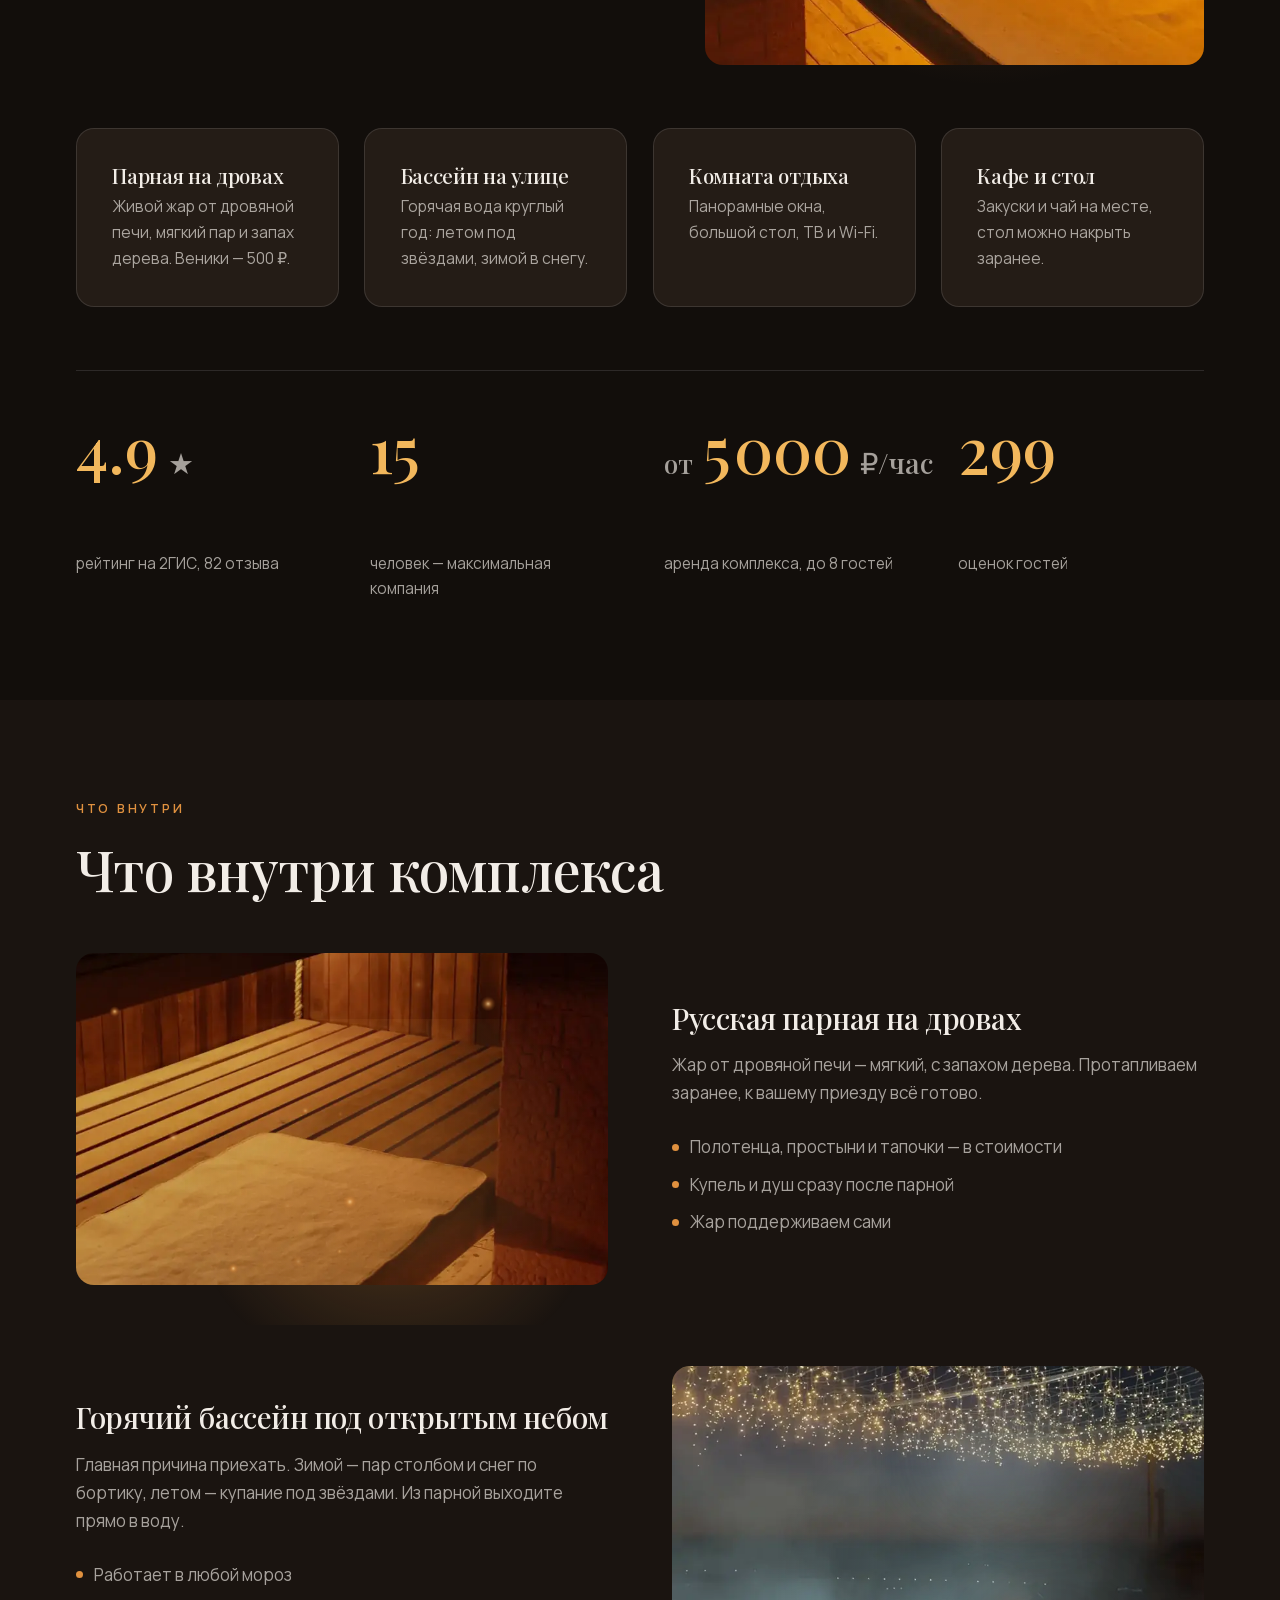
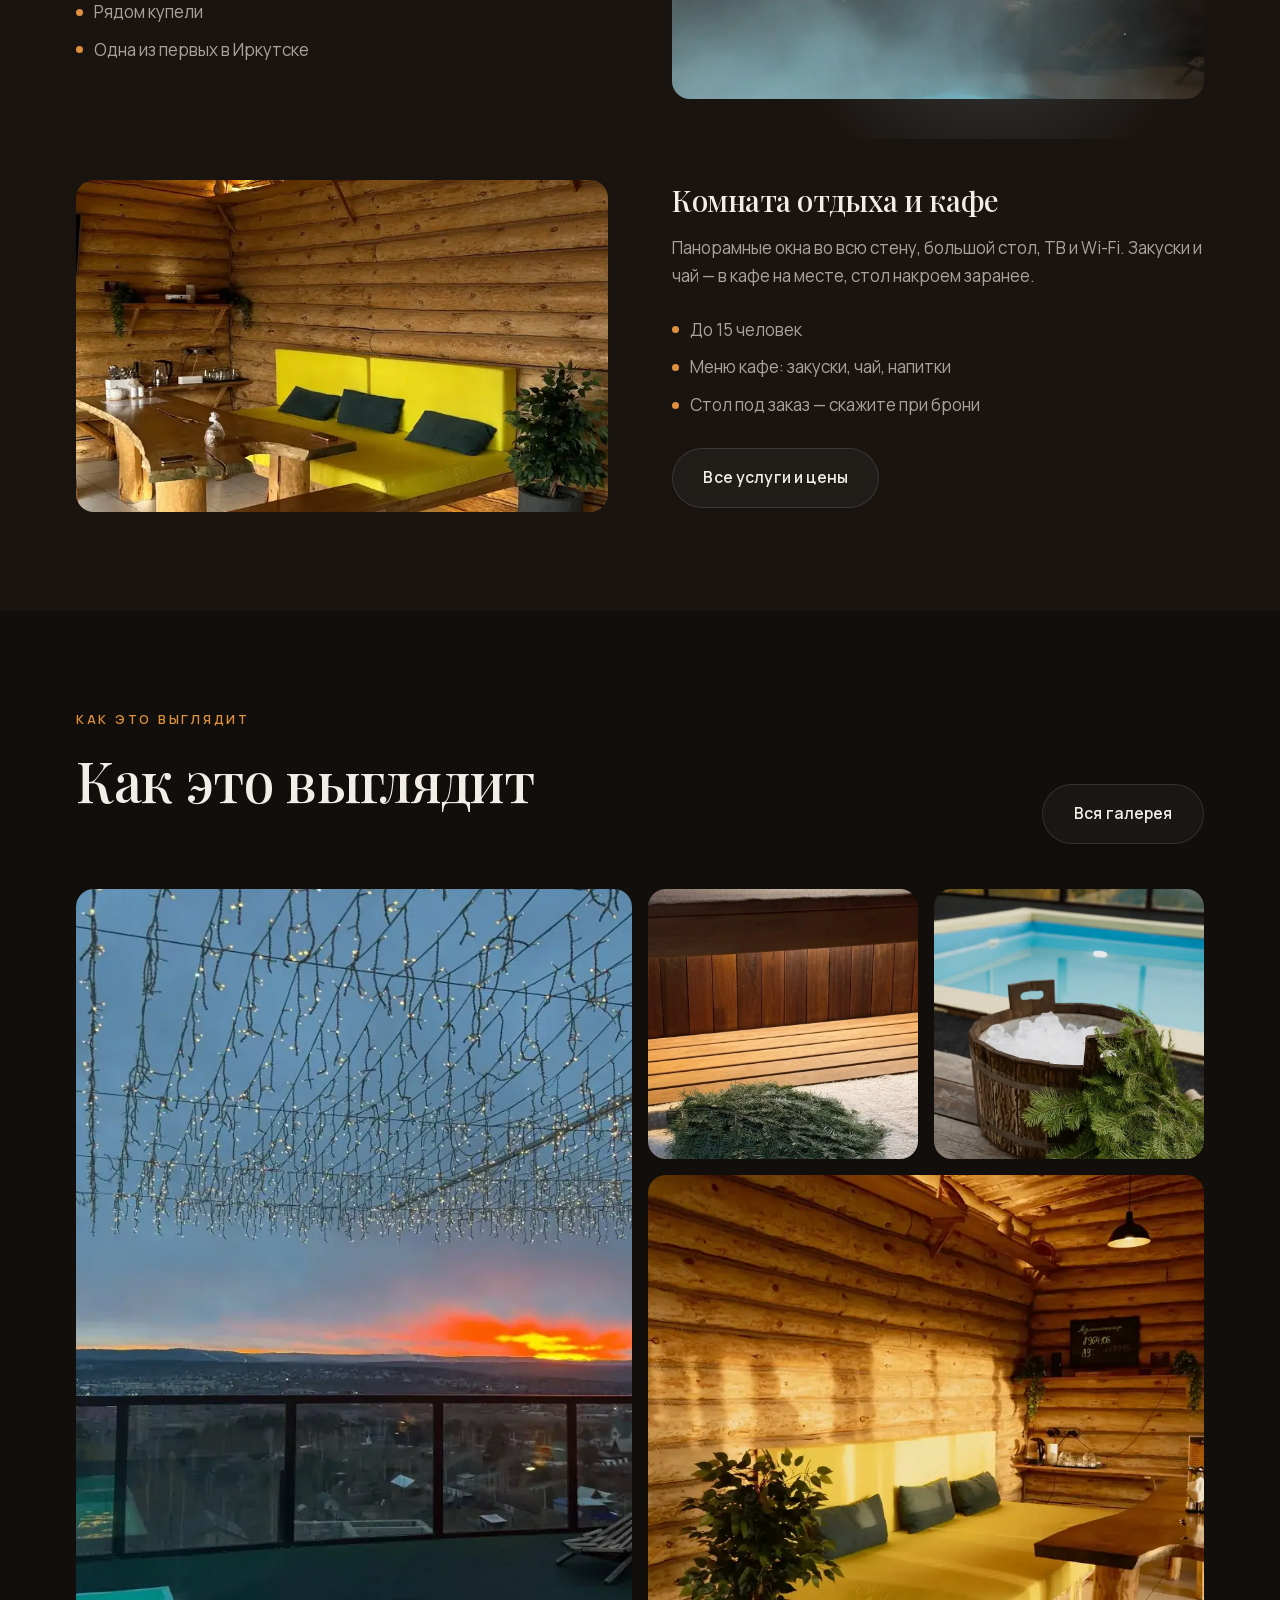
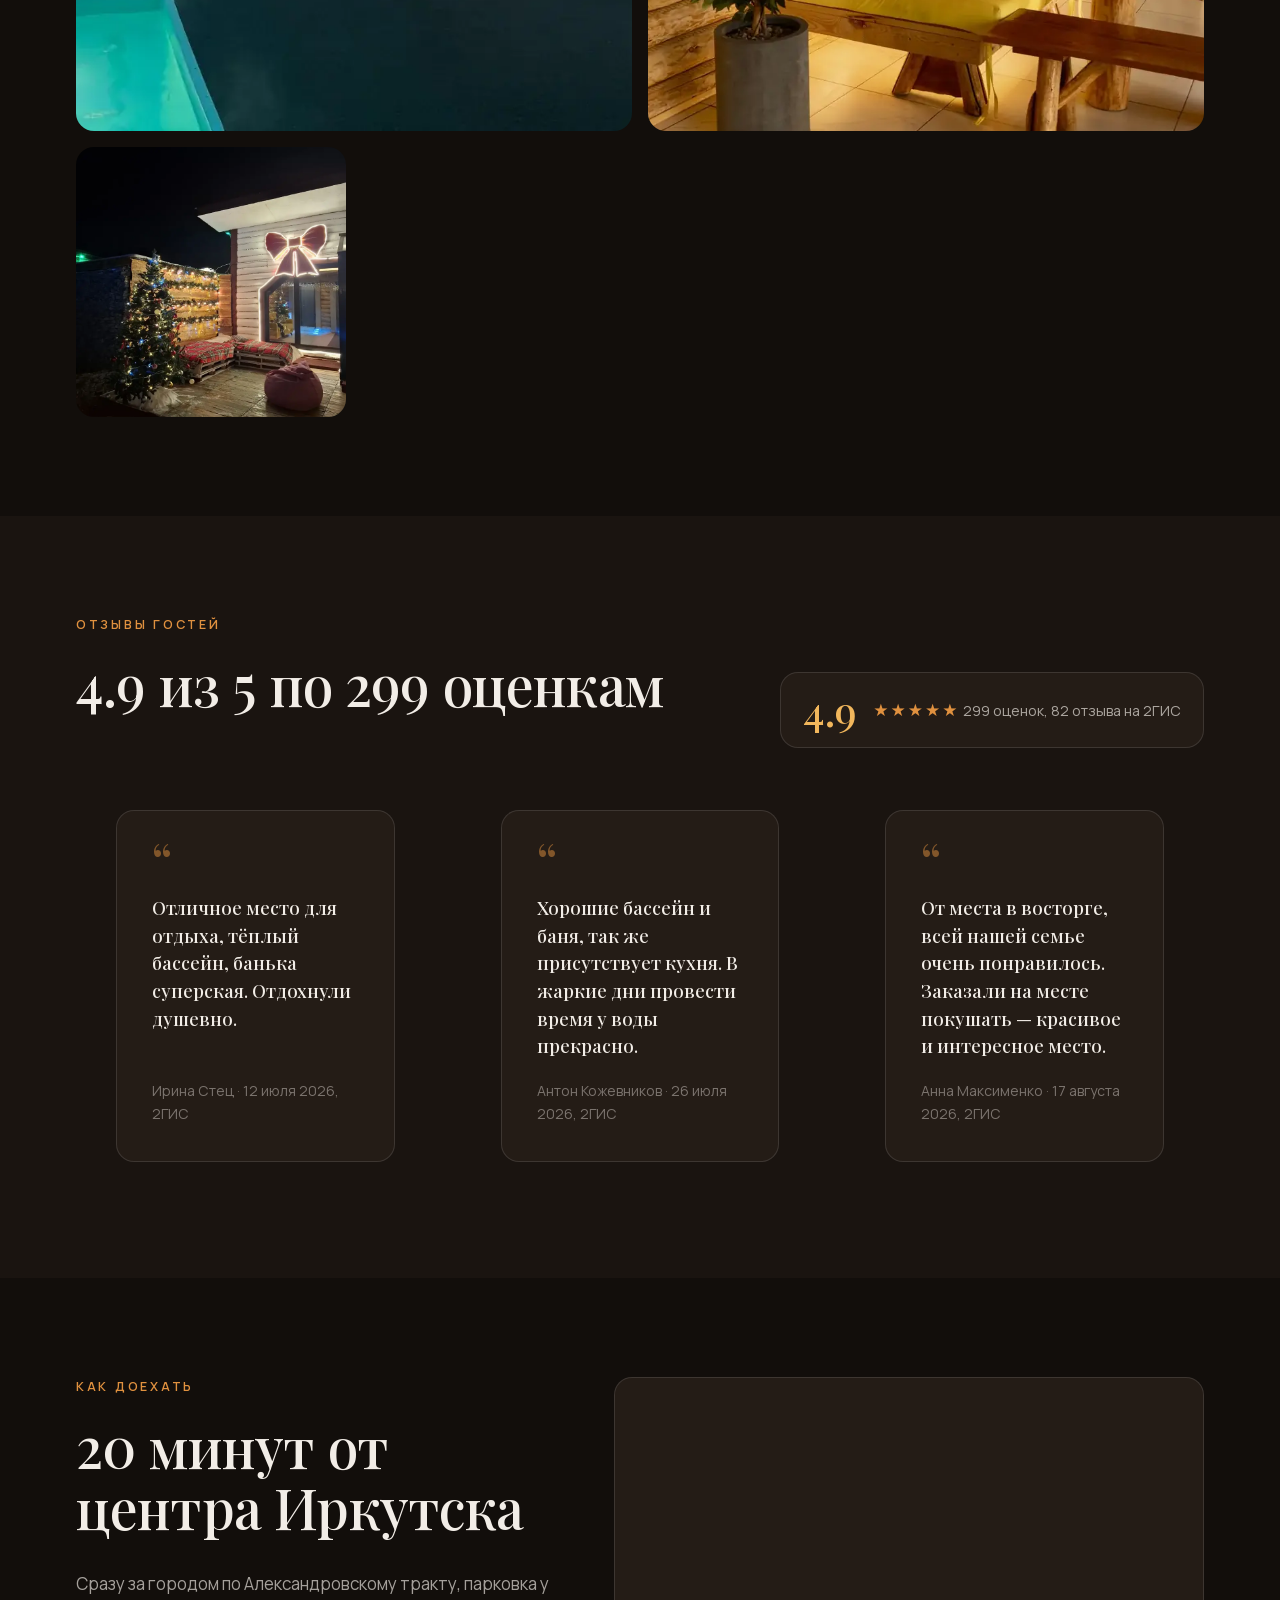
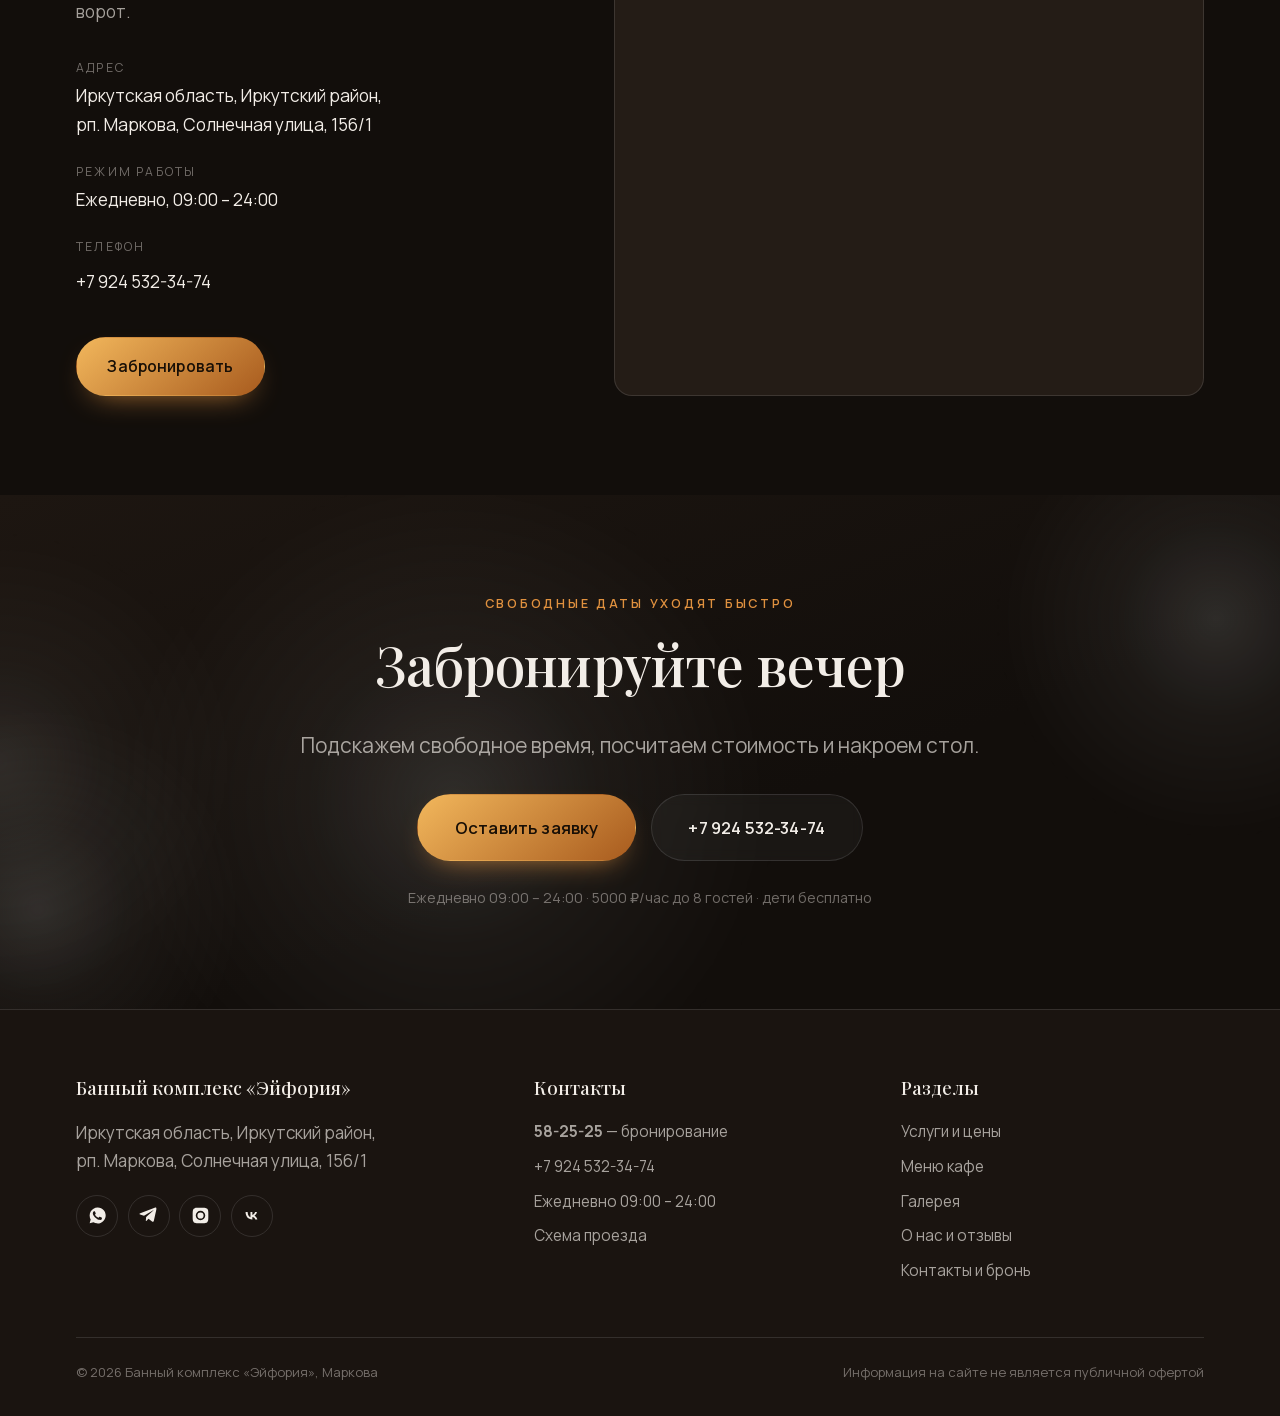
==== commit 1545fd6f: "Производительность: пар и искры перестали жечь процессор Замер на этой машине: один холст пара стары" ====
--- a/index.html
+++ b/index.html
@@ -29,13 +29,13 @@
 <link rel="icon" href="favicon.ico" sizes="32x32">
 <!-- Иконка для «На экран Домой» на айфоне -->
 <link rel="apple-touch-icon" href="apple-touch-icon.png">
-<link rel="stylesheet" href="assets/css/fonts.css?v=37">
-<link rel="stylesheet" href="vendor/lenis.css?v=37">
-<link rel="stylesheet" href="assets/css/base.css?v=37">
-<link rel="stylesheet" href="assets/css/layout.css?v=37">
-<link rel="stylesheet" href="assets/css/components.css?v=37">
-<link rel="stylesheet" href="assets/css/sections.css?v=37">
-<link rel="stylesheet" href="assets/css/pages.css?v=37">
+<link rel="stylesheet" href="assets/css/fonts.css?v=38">
+<link rel="stylesheet" href="vendor/lenis.css?v=38">
+<link rel="stylesheet" href="assets/css/base.css?v=38">
+<link rel="stylesheet" href="assets/css/layout.css?v=38">
+<link rel="stylesheet" href="assets/css/components.css?v=38">
+<link rel="stylesheet" href="assets/css/sections.css?v=38">
+<link rel="stylesheet" href="assets/css/pages.css?v=38">
 
 <!-- Прячем блоки до инициализации анимации, но только если JS включён -->
 <script>document.documentElement.classList.add('js-reveal-ready');</script>
@@ -533,19 +533,19 @@
   </ul>
 </div>
 
-<script src="vendor/gsap.min.js?v=37" defer></script>
-<script src="vendor/ScrollTrigger.min.js?v=37" defer></script>
-<script src="vendor/lenis.min.js?v=37" defer></script>
-<script src="assets/js/motion.js?v=37" defer></script>
-<script src="assets/js/lenis-init.js?v=37" defer></script>
-<script src="assets/js/reveal.js?v=37" defer></script>
-<script src="assets/js/fx/ripple.js?v=37" defer></script>
-<script src="assets/js/fx/steam.js?v=37" defer></script>
-<script src="assets/js/fx/embers.js?v=37" defer></script>
-<script src="assets/js/hero-video.js?v=37" defer></script>
-<script src="assets/js/lightbox.js?v=37" defer></script>
-<script src="assets/js/booking-form.js?v=37" defer></script>
-<script src="assets/js/analytics.js?v=37" defer></script>
-<script src="assets/js/app.js?v=37" defer></script>
+<script src="vendor/gsap.min.js?v=38" defer></script>
+<script src="vendor/ScrollTrigger.min.js?v=38" defer></script>
+<script src="vendor/lenis.min.js?v=38" defer></script>
+<script src="assets/js/motion.js?v=38" defer></script>
+<script src="assets/js/lenis-init.js?v=38" defer></script>
+<script src="assets/js/reveal.js?v=38" defer></script>
+<script src="assets/js/fx/ripple.js?v=38" defer></script>
+<script src="assets/js/fx/steam.js?v=38" defer></script>
+<script src="assets/js/fx/embers.js?v=38" defer></script>
+<script src="assets/js/hero-video.js?v=38" defer></script>
+<script src="assets/js/lightbox.js?v=38" defer></script>
+<script src="assets/js/booking-form.js?v=38" defer></script>
+<script src="assets/js/analytics.js?v=38" defer></script>
+<script src="assets/js/app.js?v=38" defer></script>
 </body>
 </html>
--- a/assets/css/sections.css
+++ b/assets/css/sections.css
@@ -225,8 +225,10 @@
 .intro__media-glow {
   position: absolute;
   inset: 10% -6% -8% 8%;
-  background: radial-gradient(circle, rgba(224, 145, 63, 0.28), transparent 65%);
-  filter: blur(30px);
+  /* Раньше поверх градиента стоял filter: blur(30px). Градиент и так мягкий,
+     а размытие заставляло браузер пересчитывать большую область при каждой
+     перерисовке — заметная нагрузка на ноутбуках. Растянули сам градиент. */
+  background: radial-gradient(circle, rgba(224, 145, 63, 0.26), rgba(224, 145, 63, 0.10) 45%, transparent 72%);
   z-index: 0;
 }
 
@@ -285,19 +287,23 @@
   position: absolute;
   inset: 20% -10% -12% 10%;
   z-index: 0;
-  background: radial-gradient(circle, rgba(224, 145, 63, 0.35), transparent 68%);
-  filter: blur(34px);
-  animation: hearth 6s ease-in-out infinite alternate;
+  /* Без filter: blur — мягкость даёт сам градиент. Размытие большой области
+     пересчитывалось на каждом кадре дыхания и вместе с паром роняло ноутбуки. */
+  background: radial-gradient(circle, rgba(224, 145, 63, 0.32), rgba(224, 145, 63, 0.12) 42%, transparent 70%);
+  /* Дышим только прозрачностью: масштаб заставлял перерисовывать слой,
+     opacity браузер умеет менять без перерисовки вообще. */
+  animation: hearth 7s ease-in-out infinite alternate;
+  will-change: opacity;
 }
 
 @keyframes hearth {
-  from { opacity: 0.55; transform: scale(0.97); }
-  to   { opacity: 1; transform: scale(1.03); }
+  from { opacity: 0.5 }
+  to   { opacity: 1 }
 }
 
 /* Холодное свечение у бассейна — вода вместо огня */
 .showcase__glow--water {
-  background: radial-gradient(circle, rgba(159, 195, 204, 0.3), transparent 68%);
+  background: radial-gradient(circle, rgba(159, 195, 204, 0.28), rgba(159, 195, 204, 0.10) 42%, transparent 70%);
   animation-duration: 8s;
 }
 
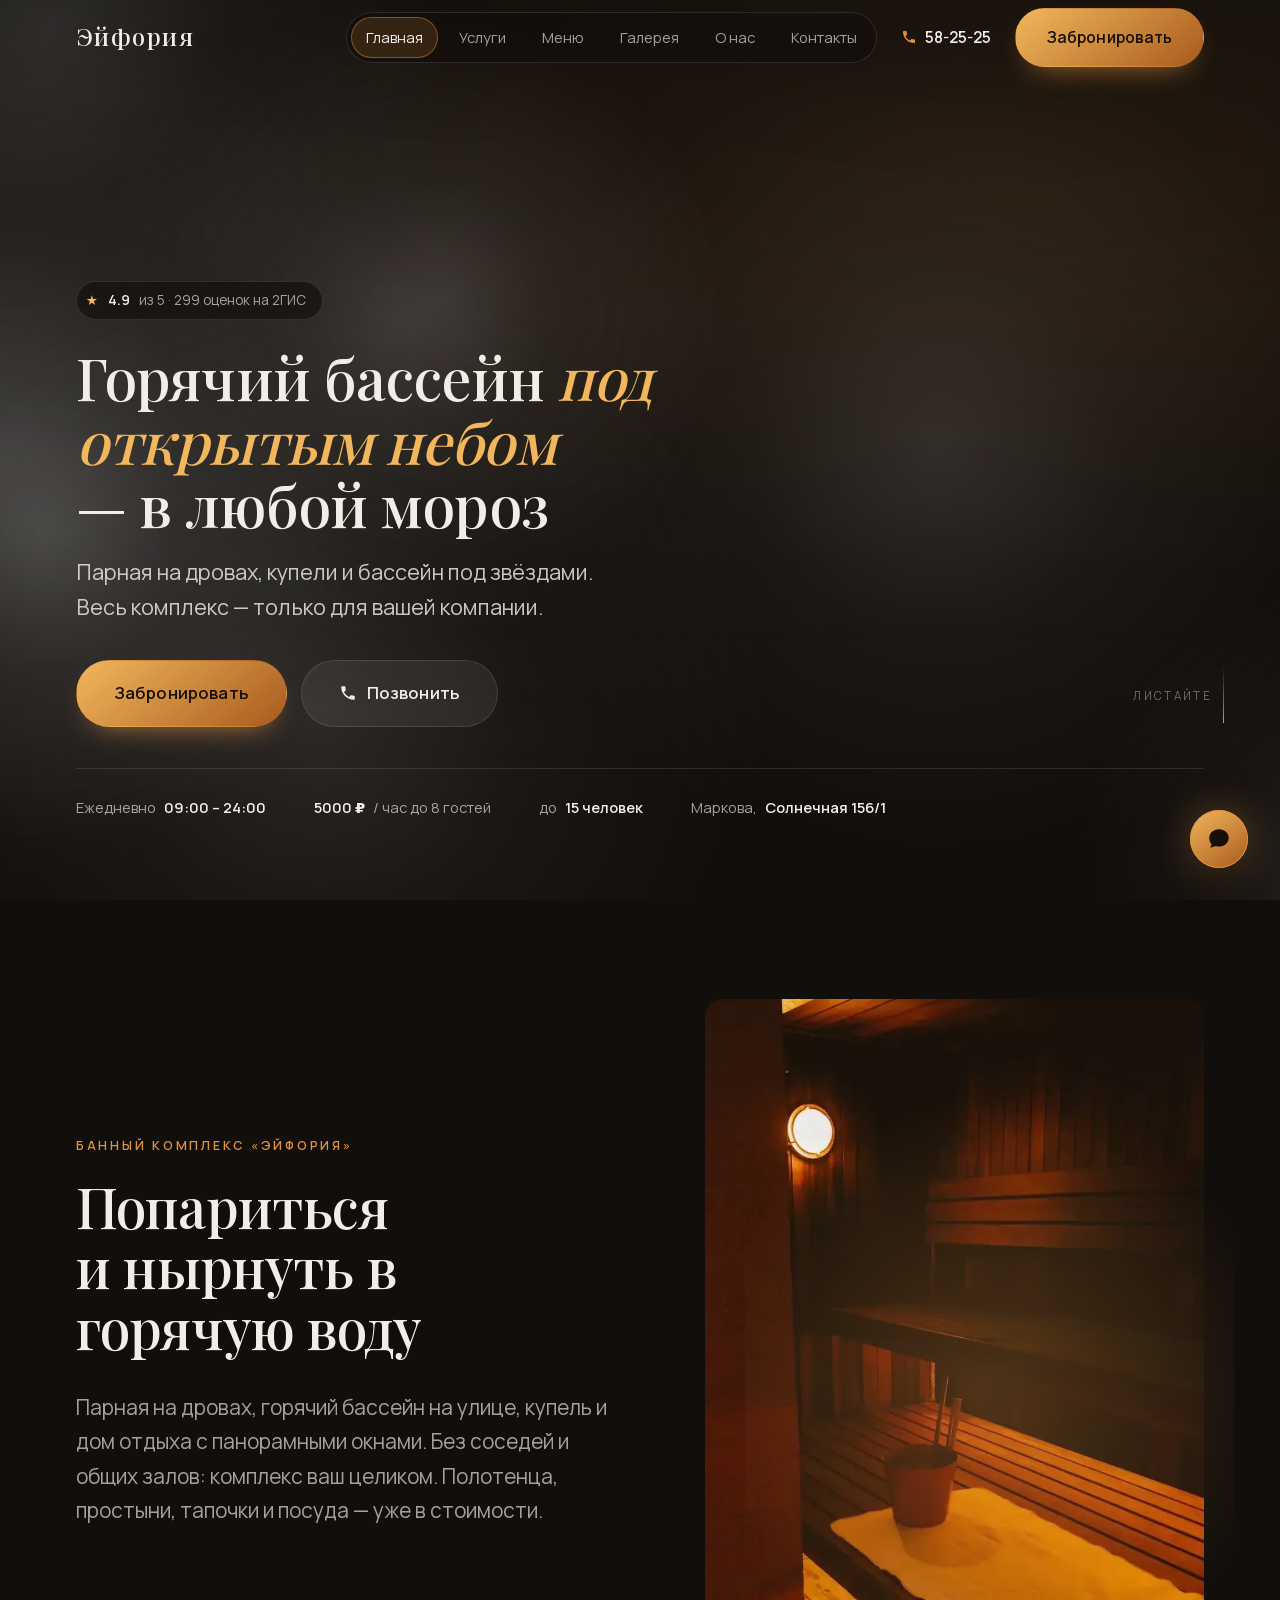
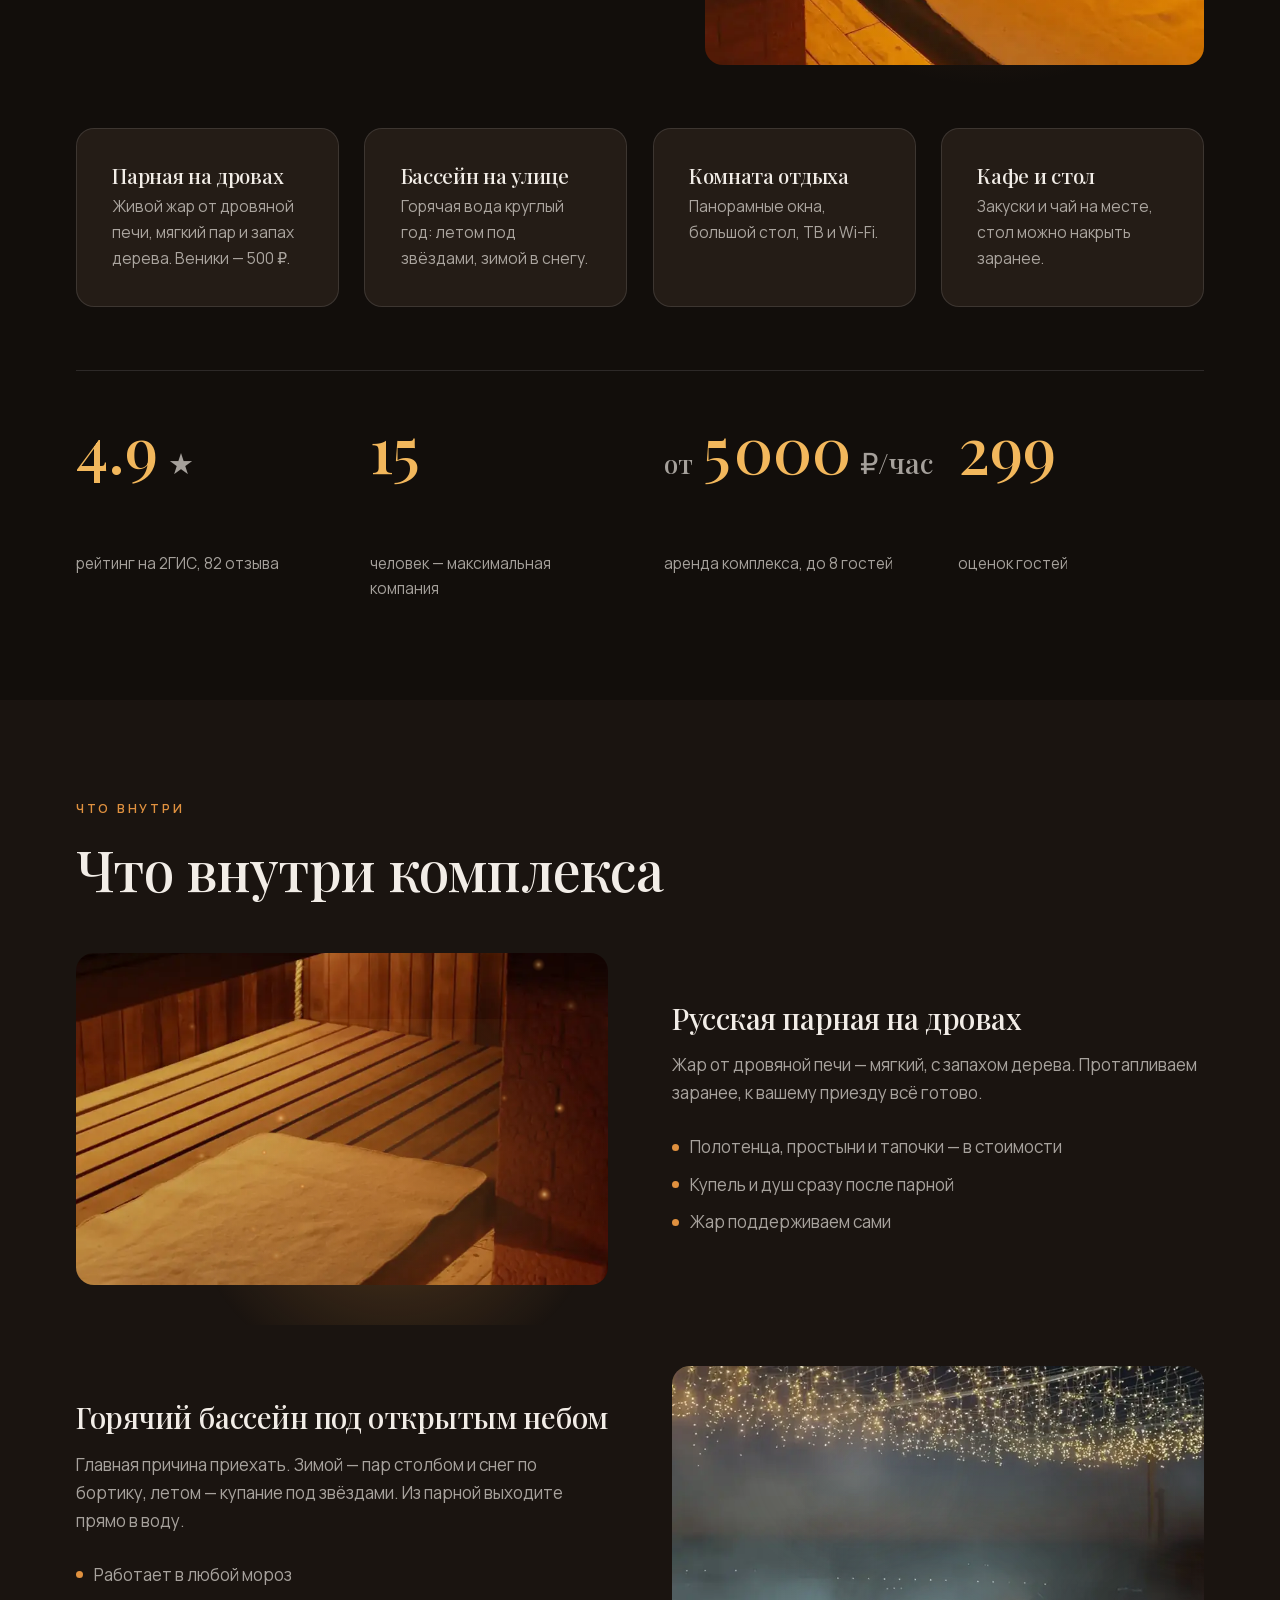
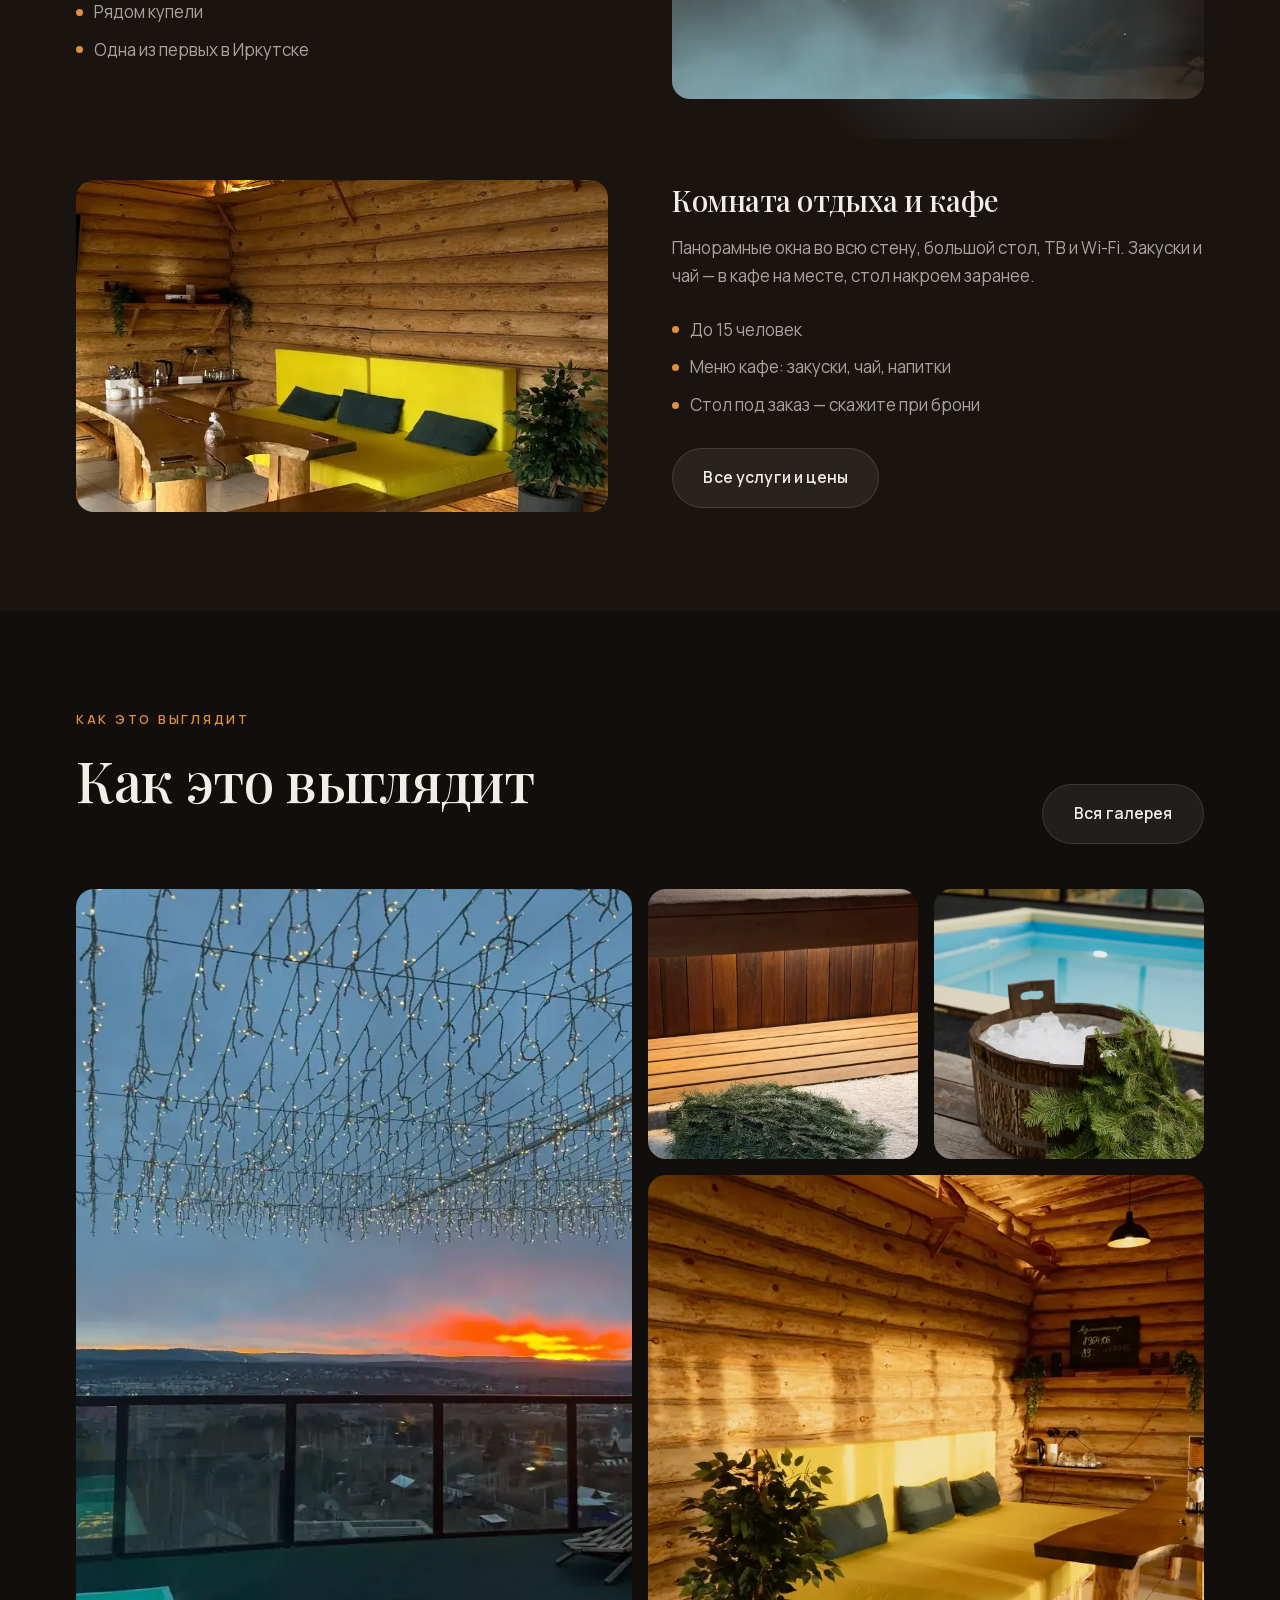
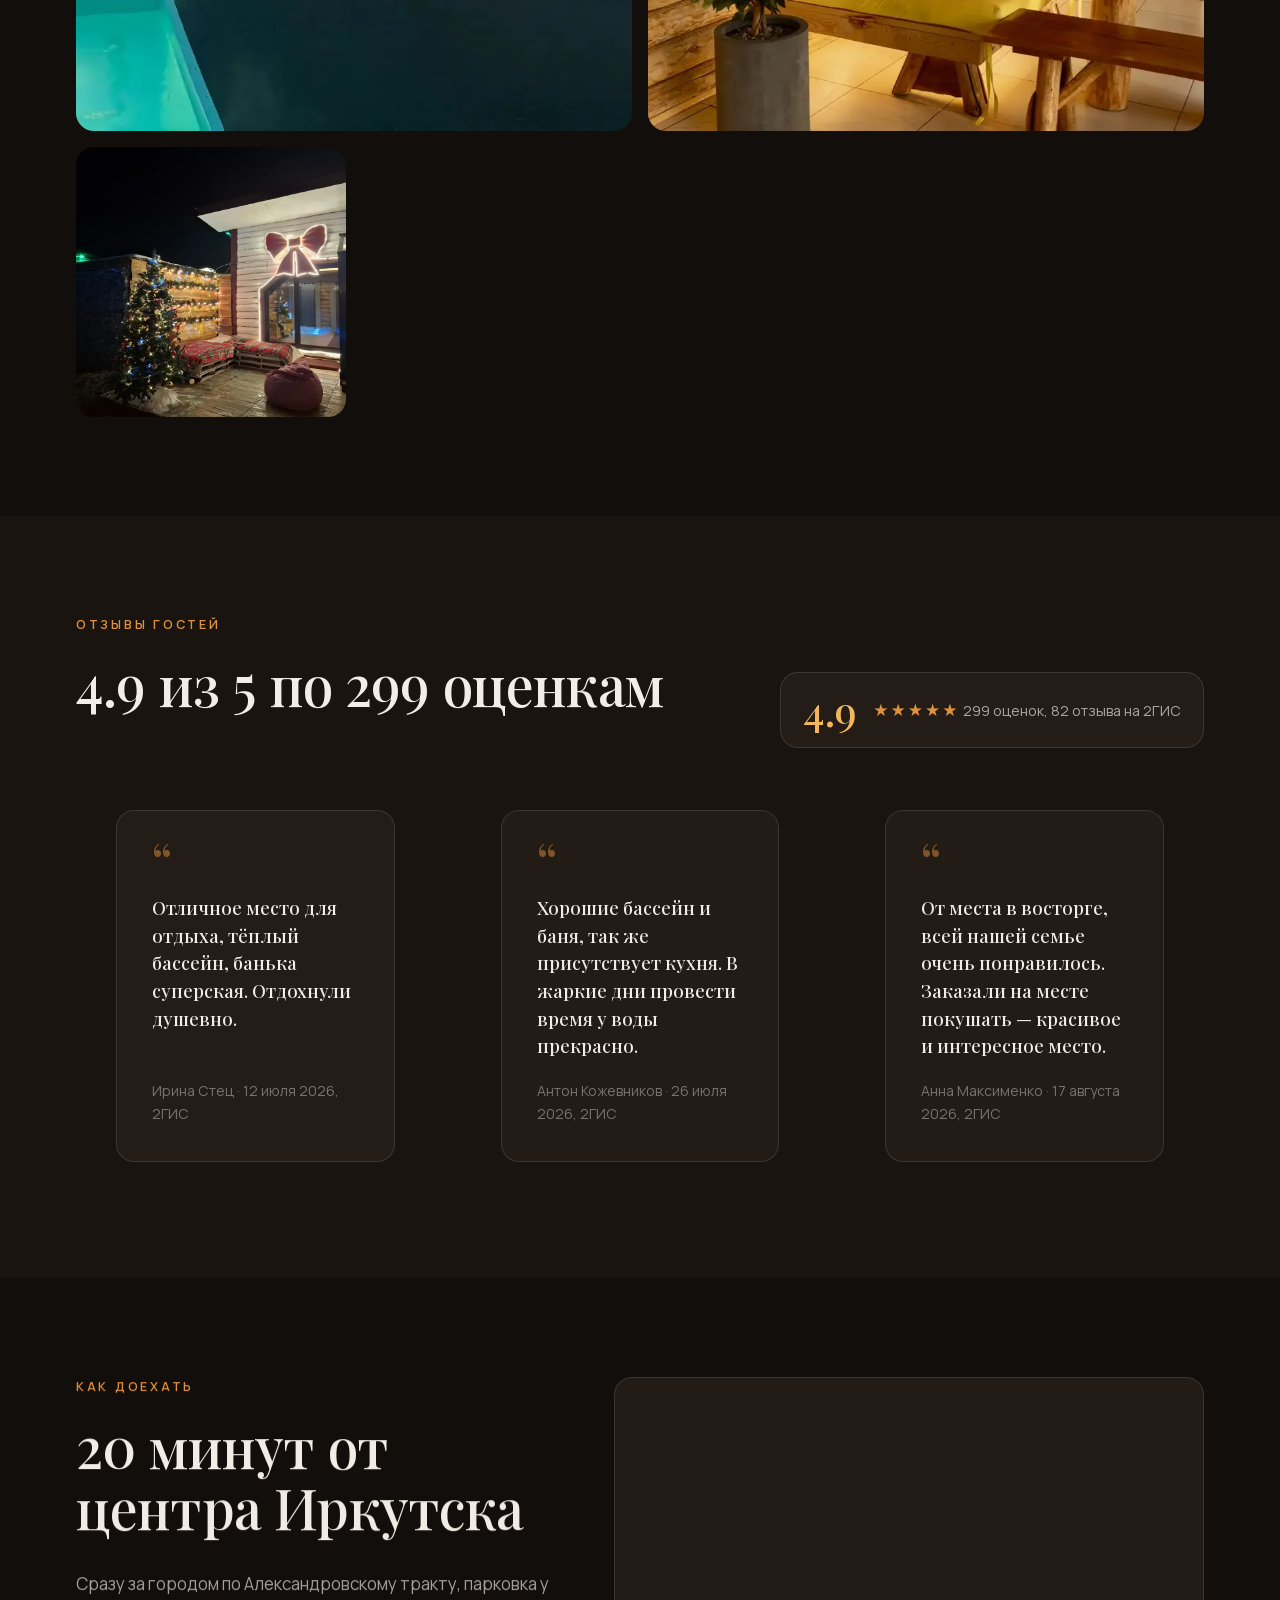
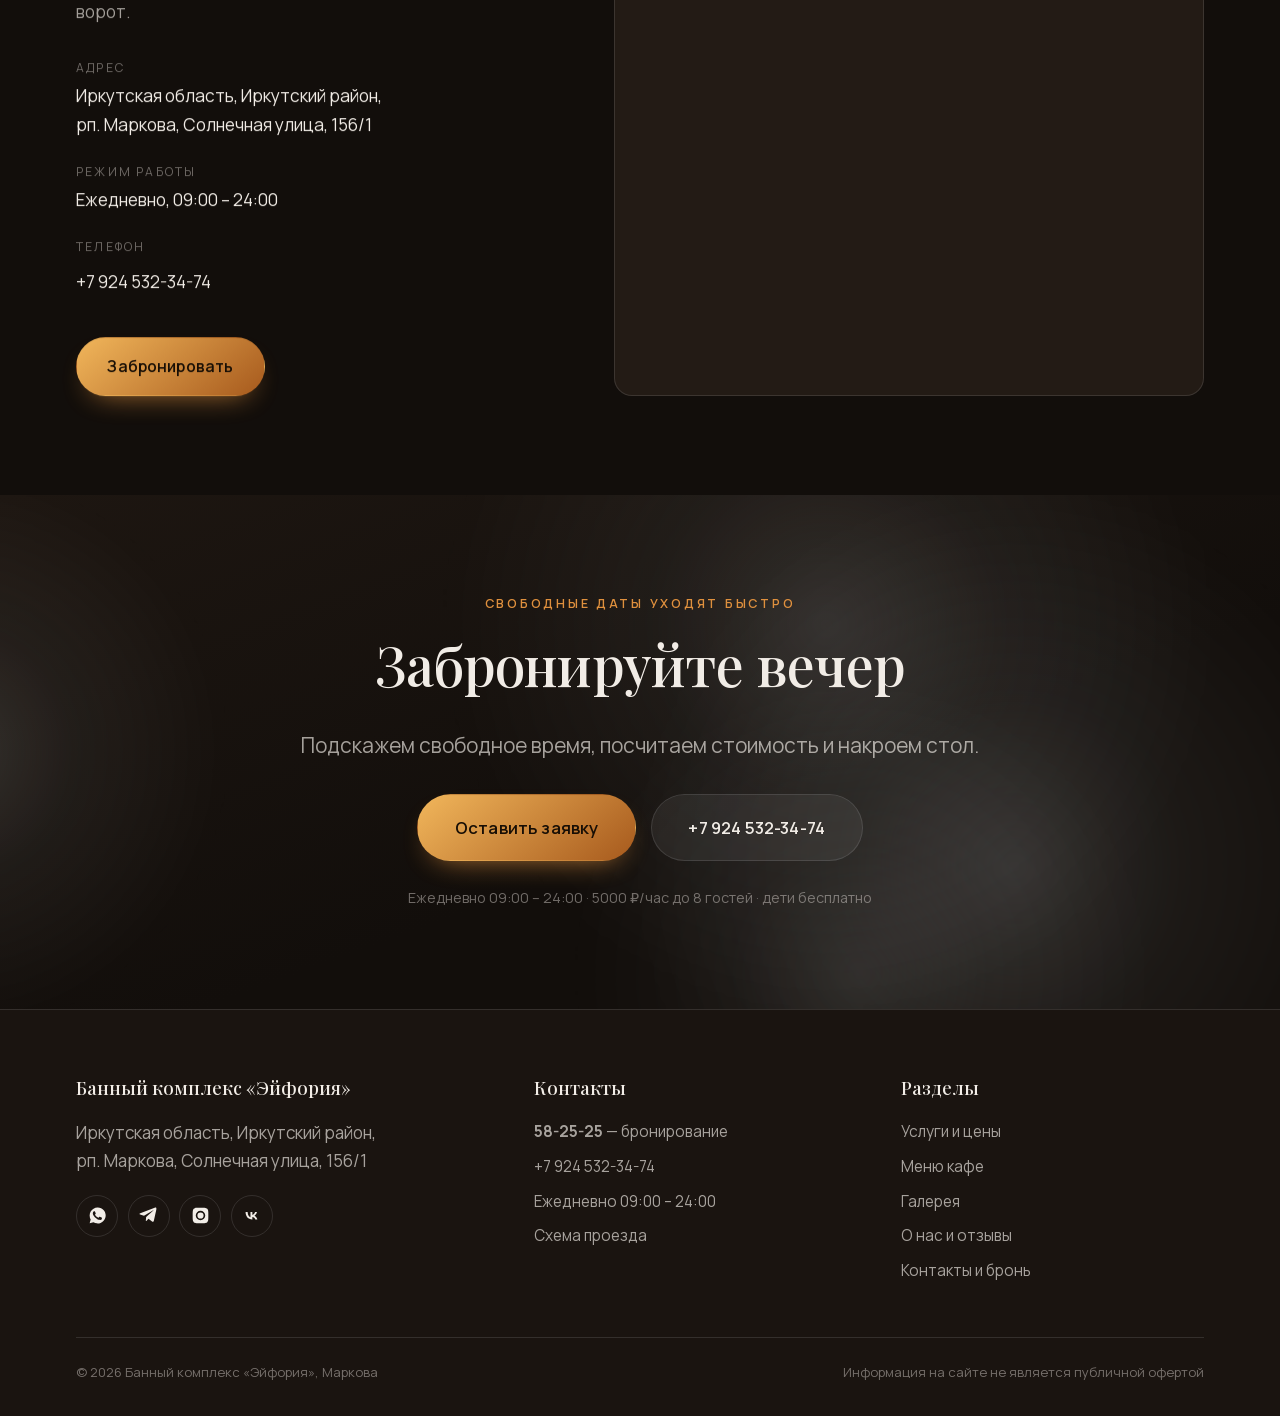
==== commit 484980f8: "Оптимизация: убрано размытие фона и лишняя работа при прокрутке Главный виновник тормозов на ноутбук" ====
--- a/index.html
+++ b/index.html
@@ -29,13 +29,13 @@
 <link rel="icon" href="favicon.ico" sizes="32x32">
 <!-- Иконка для «На экран Домой» на айфоне -->
 <link rel="apple-touch-icon" href="apple-touch-icon.png">
-<link rel="stylesheet" href="assets/css/fonts.css?v=38">
-<link rel="stylesheet" href="vendor/lenis.css?v=38">
-<link rel="stylesheet" href="assets/css/base.css?v=38">
-<link rel="stylesheet" href="assets/css/layout.css?v=38">
-<link rel="stylesheet" href="assets/css/components.css?v=38">
-<link rel="stylesheet" href="assets/css/sections.css?v=38">
-<link rel="stylesheet" href="assets/css/pages.css?v=38">
+<link rel="stylesheet" href="assets/css/fonts.css?v=39">
+<link rel="stylesheet" href="vendor/lenis.css?v=39">
+<link rel="stylesheet" href="assets/css/base.css?v=39">
+<link rel="stylesheet" href="assets/css/layout.css?v=39">
+<link rel="stylesheet" href="assets/css/components.css?v=39">
+<link rel="stylesheet" href="assets/css/sections.css?v=39">
+<link rel="stylesheet" href="assets/css/pages.css?v=39">
 
 <!-- Прячем блоки до инициализации анимации, но только если JS включён -->
 <script>document.documentElement.classList.add('js-reveal-ready');</script>
@@ -533,19 +533,19 @@
   </ul>
 </div>
 
-<script src="vendor/gsap.min.js?v=38" defer></script>
-<script src="vendor/ScrollTrigger.min.js?v=38" defer></script>
-<script src="vendor/lenis.min.js?v=38" defer></script>
-<script src="assets/js/motion.js?v=38" defer></script>
-<script src="assets/js/lenis-init.js?v=38" defer></script>
-<script src="assets/js/reveal.js?v=38" defer></script>
-<script src="assets/js/fx/ripple.js?v=38" defer></script>
-<script src="assets/js/fx/steam.js?v=38" defer></script>
-<script src="assets/js/fx/embers.js?v=38" defer></script>
-<script src="assets/js/hero-video.js?v=38" defer></script>
-<script src="assets/js/lightbox.js?v=38" defer></script>
-<script src="assets/js/booking-form.js?v=38" defer></script>
-<script src="assets/js/analytics.js?v=38" defer></script>
-<script src="assets/js/app.js?v=38" defer></script>
+<script src="vendor/gsap.min.js?v=39" defer></script>
+<script src="vendor/ScrollTrigger.min.js?v=39" defer></script>
+<script src="vendor/lenis.min.js?v=39" defer></script>
+<script src="assets/js/motion.js?v=39" defer></script>
+<script src="assets/js/lenis-init.js?v=39" defer></script>
+<script src="assets/js/reveal.js?v=39" defer></script>
+<script src="assets/js/fx/ripple.js?v=39" defer></script>
+<script src="assets/js/fx/steam.js?v=39" defer></script>
+<script src="assets/js/fx/embers.js?v=39" defer></script>
+<script src="assets/js/hero-video.js?v=39" defer></script>
+<script src="assets/js/lightbox.js?v=39" defer></script>
+<script src="assets/js/booking-form.js?v=39" defer></script>
+<script src="assets/js/analytics.js?v=39" defer></script>
+<script src="assets/js/app.js?v=39" defer></script>
 </body>
 </html>
--- a/assets/css/layout.css
+++ b/assets/css/layout.css
@@ -12,16 +12,16 @@
   display: flex;
   align-items: center;
   transition: background var(--t-med) var(--ease-out),
-              backdrop-filter var(--t-med) var(--ease-out),
               border-color var(--t-med) var(--ease-out);
   border-bottom: 1px solid transparent;
 }
 
 /* Появляется «стекло» после прокрутки — класс вешает app.js */
+/* Шапка прибита к экрану и висит поверх всего, что прокручивается.
+   С размытием фона браузер пересчитывал её содержимое на каждом кадре —
+   отсюда рывки при прокрутке. Делаем фон плотнее и обходимся без размытия. */
 .header.is-stuck {
-  background: rgba(18, 14, 11, 0.82);
-  backdrop-filter: blur(14px) saturate(1.2);
-  -webkit-backdrop-filter: blur(14px) saturate(1.2);
+  background: rgba(18, 14, 11, 0.94);
   border-bottom-color: var(--c-line);
 }
 
@@ -74,9 +74,9 @@
   padding: 0.25rem;
   border-radius: 999px;
   border: 1px solid var(--c-line);
-  background: rgba(18, 14, 11, 0.45);
-  backdrop-filter: blur(10px);
-  -webkit-backdrop-filter: blur(10px);
+  /* Панель разделов висит в прибитой шапке и видна всю прокрутку —
+     размытие фона под ней пересчитывалось каждый кадр */
+  background: rgba(18, 14, 11, 0.72);
 }
 
 .nav__link {
@@ -146,9 +146,7 @@
   position: fixed;
   inset: 0;
   z-index: 99;
-  background: rgba(18, 14, 11, 0.97);
-  backdrop-filter: blur(18px);
-  -webkit-backdrop-filter: blur(18px);
+  background: rgba(18, 14, 11, 0.985);
   padding: calc(var(--header-h) + 2rem) var(--gutter) 2rem;
   display: flex;
   flex-direction: column;
@@ -268,10 +266,8 @@
   gap: 0.6rem;
   padding: 0.55rem 0.95rem 0.55rem 0.6rem;
   border-radius: 999px;
-  background: rgba(36, 28, 22, 0.94);
+  background: rgba(36, 28, 22, 0.97);
   border: 1px solid var(--c-line);
-  backdrop-filter: blur(10px);
-  -webkit-backdrop-filter: blur(10px);
   font-size: 0.9rem;
   font-weight: 500;
   white-space: nowrap;
--- a/assets/css/components.css
+++ b/assets/css/components.css
@@ -37,12 +37,14 @@
 /* Тёплое свечение на hover — «свет из парной» */
 .btn--primary:hover { box-shadow: var(--glow-warm), 0 18px 36px -18px rgba(224, 145, 63, 0.9); }
 
+/* Без backdrop-filter. Размытие фона — самый дорогой эффект в CSS: браузер
+   заново снимает и размывает всё, что за элементом, на каждом кадре прокрутки.
+   Таких кнопок на странице до пяти, и позади них крутится видео и пар —
+   ноутбуки на этом захлёбывались. На тёмном фоне разницы не видно. */
 .btn--ghost {
-  background: rgba(232, 238, 240, 0.04);
+  background: rgba(232, 238, 240, 0.07);
   border-color: var(--c-line);
   color: var(--c-text);
-  backdrop-filter: blur(6px);
-  -webkit-backdrop-filter: blur(6px);
 }
 .btn--ghost:hover { border-color: var(--c-steam); background: rgba(232, 238, 240, 0.1); }
 
--- a/assets/css/sections.css
+++ b/assets/css/sections.css
@@ -45,7 +45,9 @@
 .hero__img {
   opacity: 0;
   animation: hero-slide 27s linear infinite;
-  will-change: opacity, transform;
+  /* только opacity: прежний медленный зум заставлял браузер заново
+     растрировать три полноэкранных фото в каждом кадре */
+  will-change: opacity;
 }
 
 .hero__img:nth-of-type(1) { animation-delay: 0s; }
@@ -53,11 +55,11 @@
 .hero__img:nth-of-type(3) { animation-delay: 18s; }
 
 @keyframes hero-slide {
-  0%   { opacity: 0; transform: scale(1.02); }
-  4%   { opacity: 1; }
-  33%  { opacity: 1; }
-  37%  { opacity: 0; }
-  100% { opacity: 0; transform: scale(1.12); }
+  0%   { opacity: 0 }
+  4%   { opacity: 1 }
+  33%  { opacity: 1 }
+  37%  { opacity: 0 }
+  100% { opacity: 0 }
 }
 
 /* Видео (если файл появится) перекрывает слайдер целиком */
@@ -114,9 +116,8 @@
   padding: 0.45rem 1rem 0.45rem 0.55rem;
   border-radius: 999px;
   border: 1px solid var(--c-line);
-  background: rgba(18, 14, 11, 0.5);
-  backdrop-filter: blur(8px);
-  -webkit-backdrop-filter: blur(8px);
+  /* висит прямо над видео — размытие тут пересчитывалось каждый кадр */
+  background: rgba(18, 14, 11, 0.66);
   font-size: 0.85rem;
   color: var(--c-text-muted);
   margin-bottom: 1.6rem;
--- a/assets/css/pages.css
+++ b/assets/css/pages.css
@@ -210,9 +210,8 @@
 .lightbox__backdrop {
   position: absolute;
   inset: 0;
-  background: rgba(10, 8, 6, 0.94);
-  backdrop-filter: blur(10px);
-  -webkit-backdrop-filter: blur(10px);
+  /* фон и так почти непрозрачный — размывать под ним нечего */
+  background: rgba(10, 8, 6, 0.97);
 }
 
 .lightbox__dialog {
@@ -648,8 +647,6 @@
   position: absolute;
   inset: 0;
   background: rgba(10, 8, 6, 0.85);
-  backdrop-filter: blur(8px);
-  -webkit-backdrop-filter: blur(8px);
   animation: modal-fade var(--t-med) var(--ease-out);
 }
 
@@ -793,8 +790,6 @@
   position: absolute;
   inset: 0;
   background: rgba(10, 8, 6, 0.82);
-  backdrop-filter: blur(6px);
-  -webkit-backdrop-filter: blur(6px);
   animation: modal-fade var(--t-med) var(--ease-out);
 }
 
@@ -966,7 +961,6 @@
   position: absolute;
   inset: 0;
   background: rgba(8, 6, 4, 0.78);
-  backdrop-filter: blur(6px);
   animation: sending-in 0.35s var(--ease-out) both;
 }
 
